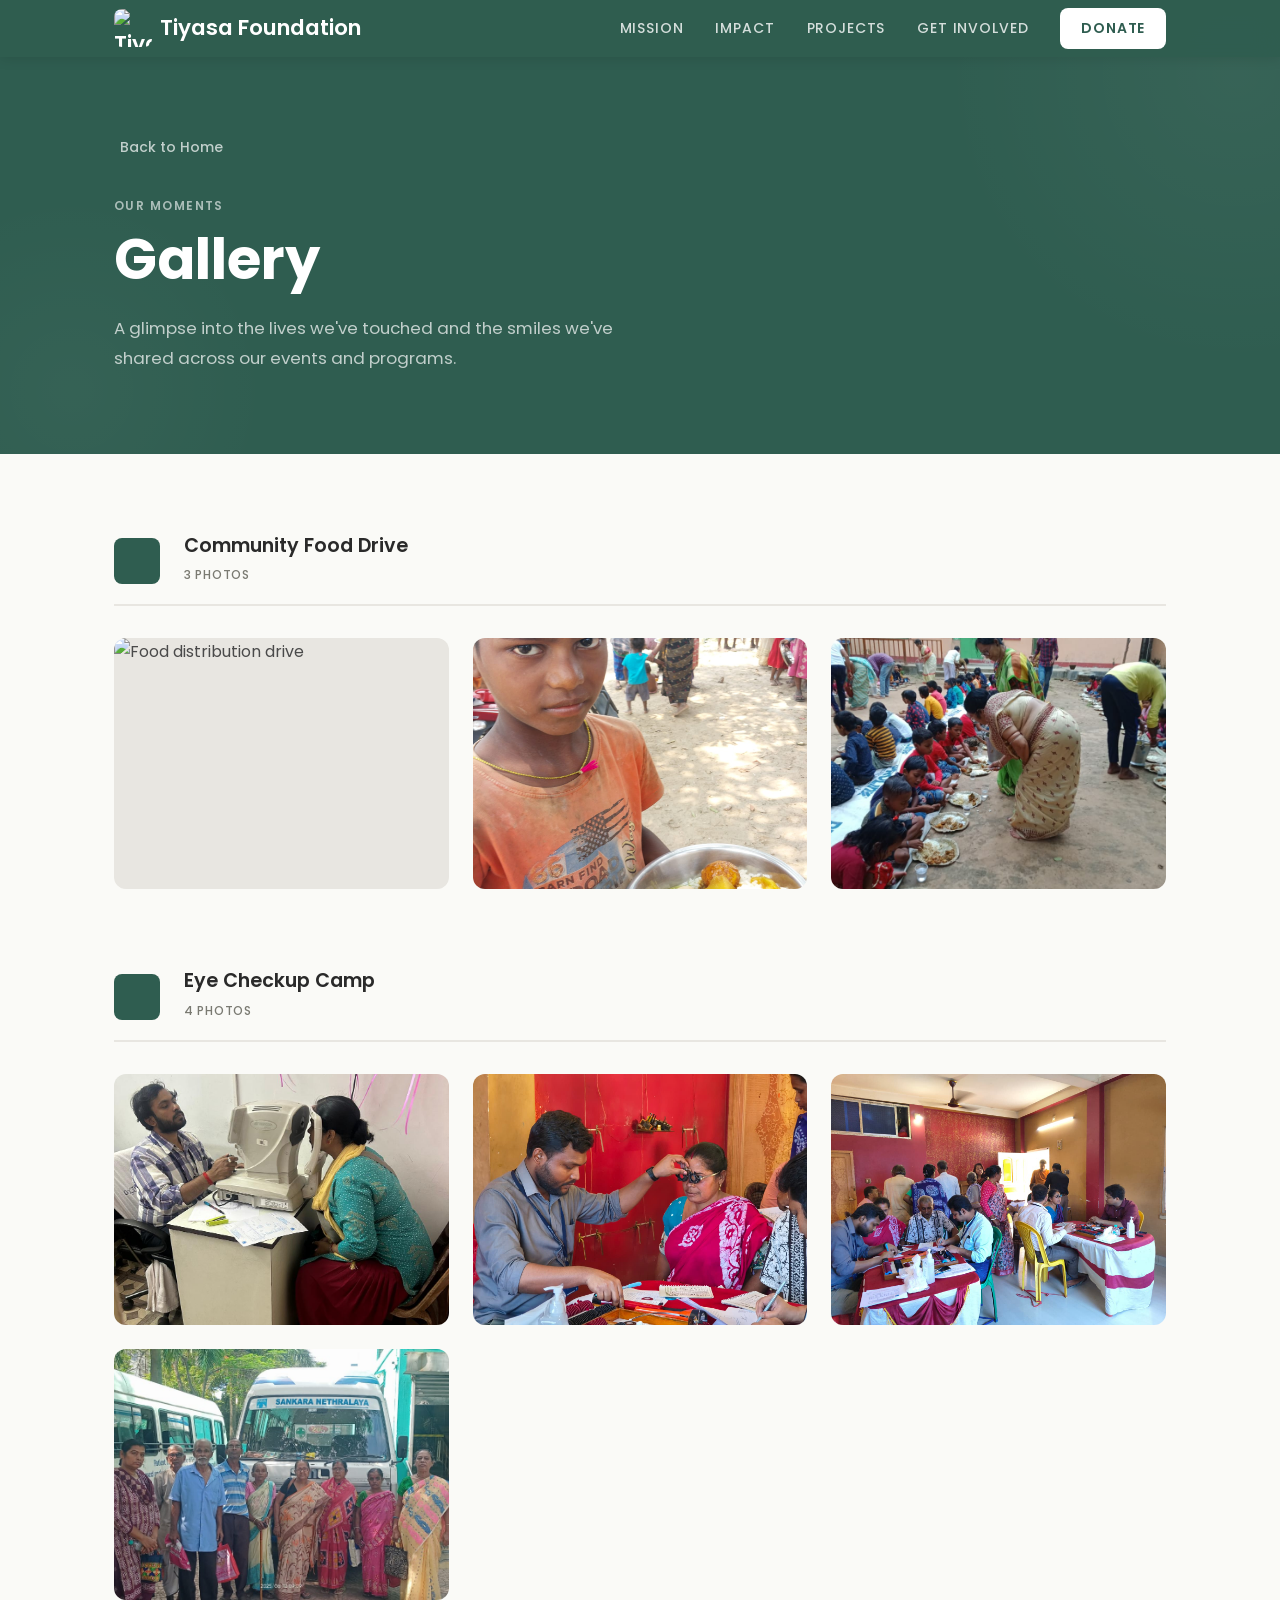
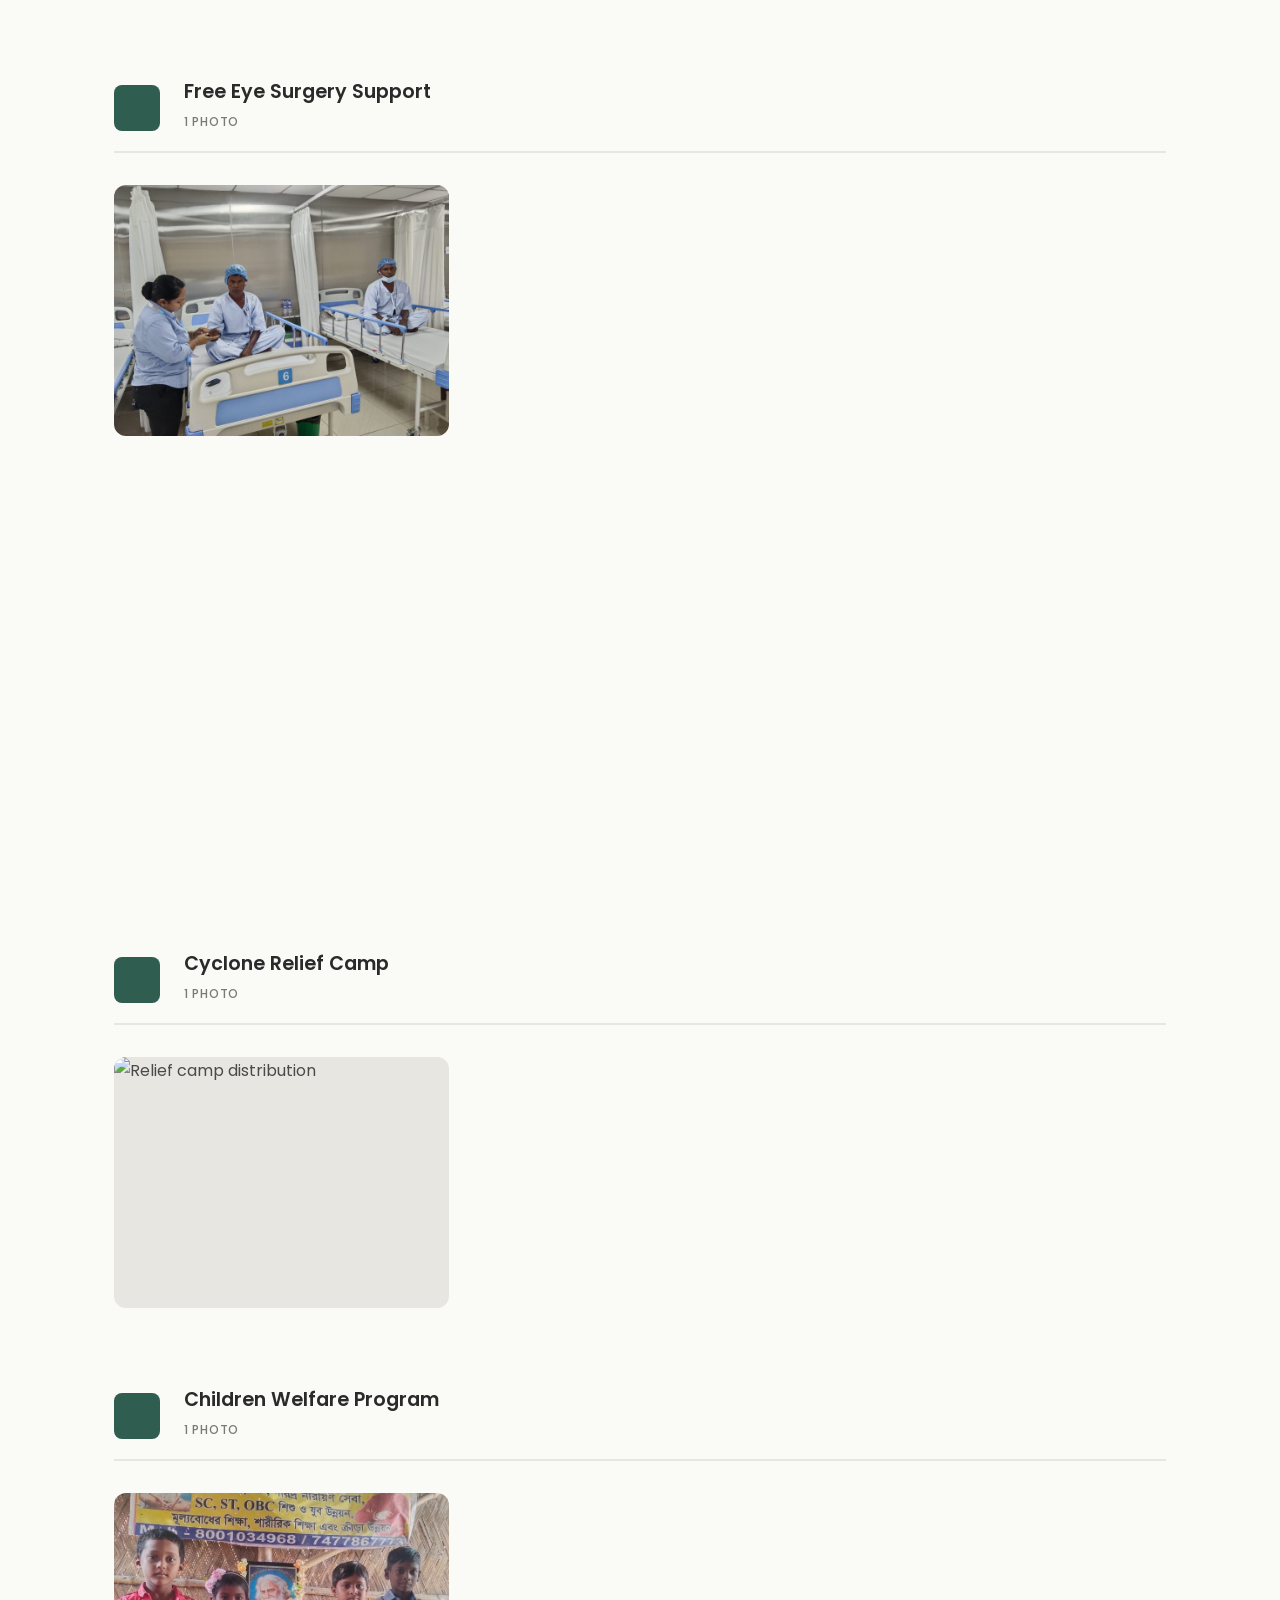
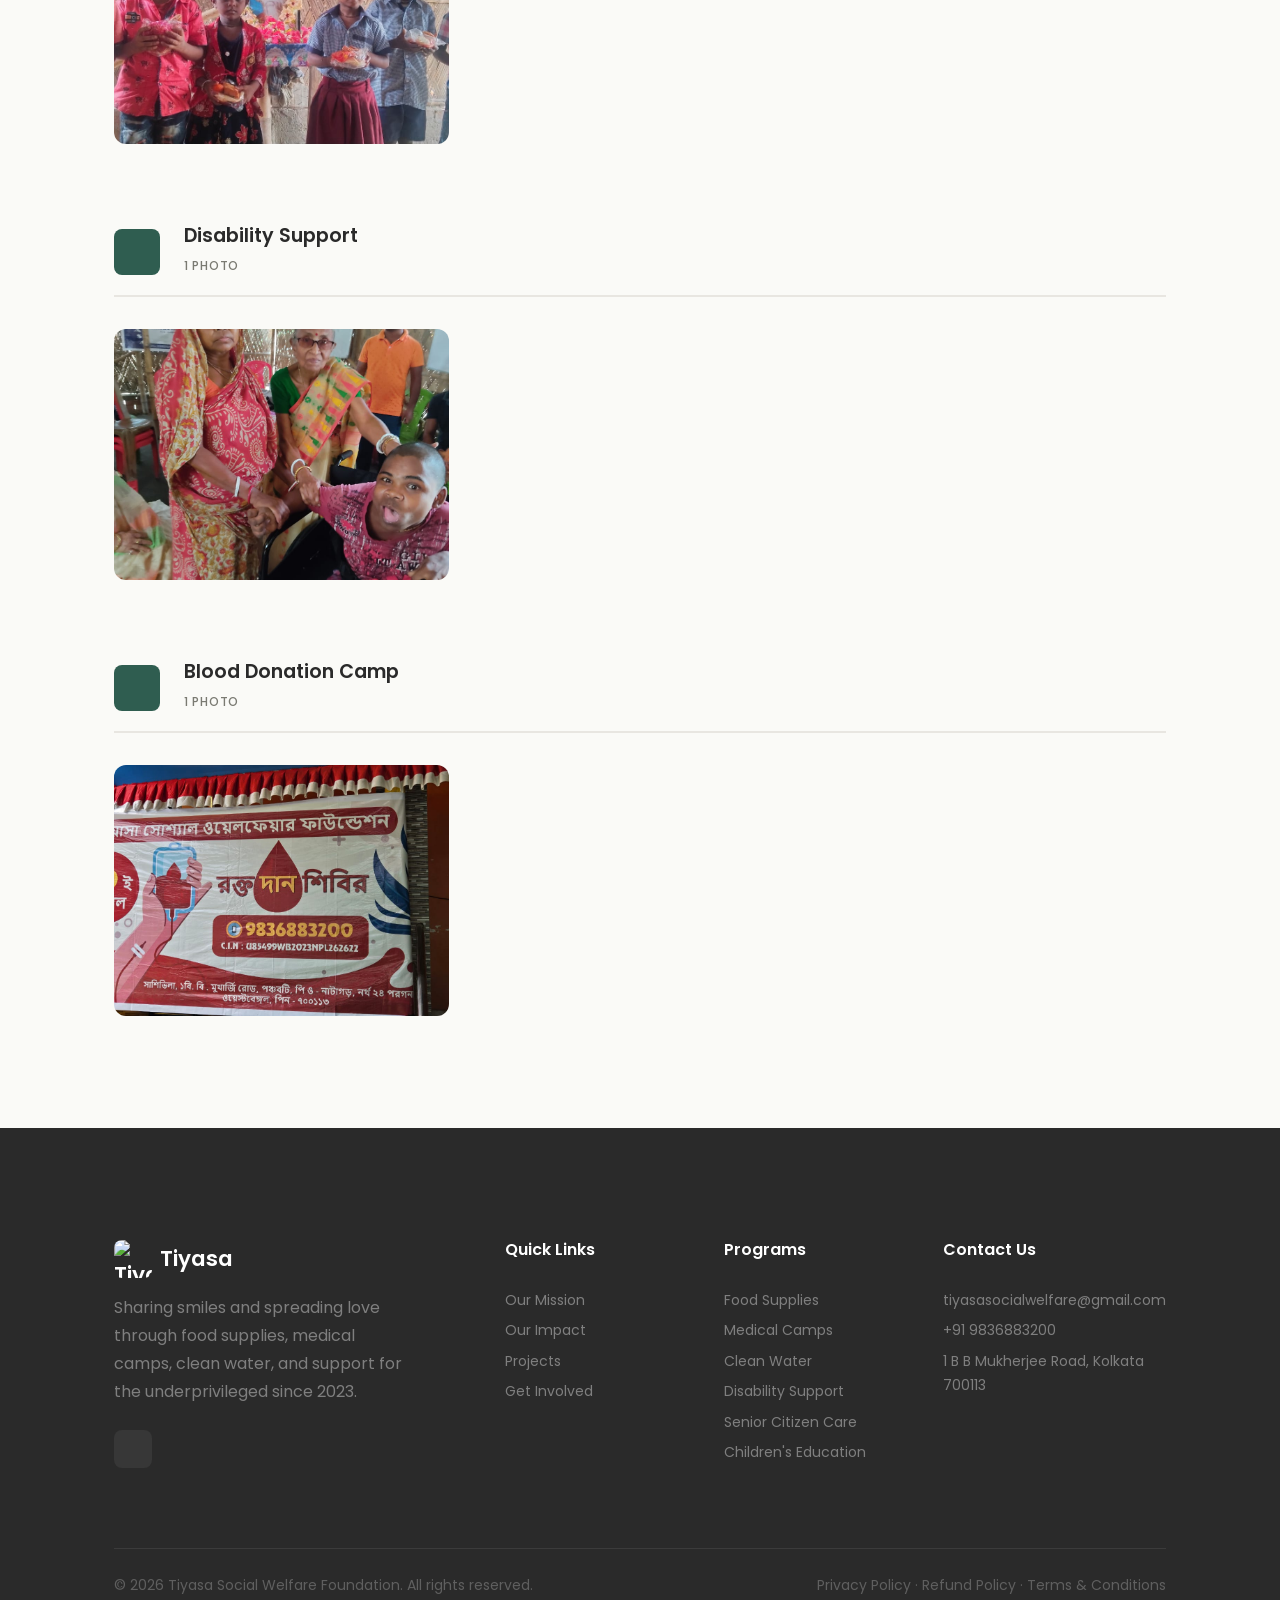
==== gallery.html @ 996b47a1 "Add dedicated gallery page with event-grouped photo sections and lightbox viewer" ====
<!DOCTYPE html>
<html lang="en">

<head>
    <meta charset="UTF-8" />
    <meta name="viewport" content="width=device-width, initial-scale=1.0" />
    <title>Gallery — Tiyasa Social Welfare Foundation</title>
    <meta name="description"
        content="Browse photos from Tiyasa Foundation's events — food drives, medical camps, eye checkup camps, relief efforts, and more." />
    <meta name="theme-color" content="#1A1A2E" />
    <link rel="icon" href="assets/logo.jpg" type="image/jpeg" />
    <link rel="stylesheet" href="css/styles.css" />
    <link rel="stylesheet" href="css/gallery.css" />
    <link rel="stylesheet" href="https://unpkg.com/@phosphor-icons/web@2.0.3/src/regular/style.css" />
</head>

<body>

    <nav class="navbar scrolled" id="navbar" aria-label="Primary navigation">
        <div class="container nav-container">
            <a href="index.html" class="nav-logo" aria-label="Tiyasa Social Welfare Foundation Home">
                <img src="assets/logo.jpg" alt="Tiyasa Logo" class="logo-img" />
                Tiyasa Foundation
            </a>

            <ul class="nav-links" id="navLinks">
                <li><a href="index.html#mission">Mission</a></li>
                <li><a href="index.html#impact">Impact</a></li>
                <li><a href="index.html#projects">Projects</a></li>
                <li><a href="index.html#involved">Get Involved</a></li>
                <li><a href="index.html#donate" class="btn btn-primary nav-cta">Donate</a></li>
            </ul>

            <button class="nav-toggle" id="navToggle" aria-label="Toggle navigation menu" aria-expanded="false">
                <span></span>
                <span></span>
                <span></span>
            </button>
        </div>
    </nav>


    <!-- Gallery Hero -->
    <section class="gallery-hero">
        <div class="container">
            <a href="index.html" class="gallery-back">
                <i class="ph ph-arrow-left"></i> Back to Home
            </a>
            <div class="gallery-hero-content">
                <span class="section-label">Our Moments</span>
                <h1>Gallery</h1>
                <p>A glimpse into the lives we've touched and the smiles we've shared across our events and programs.</p>
            </div>
        </div>
    </section>


    <!-- Gallery Content -->
    <main class="gallery-main">
        <div class="container">

            <!-- Event: Food Drive -->
            <section class="gallery-event reveal" id="food-drive">
                <div class="event-header">
                    <div class="event-title-group">
                        <div class="event-icon"><i class="ph ph-bowl-food"></i></div>
                        <div>
                            <h2>Community Food Drive</h2>
                            <span class="event-count">3 photos</span>
                        </div>
                    </div>
                </div>
                <div class="event-grid">
                    <div class="gallery-item" data-event="Community Food Drive">
                        <img src="assets/food-supplies.jpg" alt="Food distribution drive" loading="lazy" />
                        <div class="gallery-item-overlay">
                            <i class="ph ph-arrows-out"></i>
                        </div>
                    </div>
                    <div class="gallery-item" data-event="Community Food Drive">
                        <img src="assets/food-supplies.jpeg" alt="Food supplies for families" loading="lazy" />
                        <div class="gallery-item-overlay">
                            <i class="ph ph-arrows-out"></i>
                        </div>
                    </div>
                    <div class="gallery-item" data-event="Community Food Drive">
                        <img src="assets/meal-distribution.jpeg" alt="Meal distribution event" loading="lazy" />
                        <div class="gallery-item-overlay">
                            <i class="ph ph-arrows-out"></i>
                        </div>
                    </div>
                </div>
            </section>


            <!-- Event: Eye Checkup Camp -->
            <section class="gallery-event reveal" id="eye-checkup">
                <div class="event-header">
                    <div class="event-title-group">
                        <div class="event-icon"><i class="ph ph-eye"></i></div>
                        <div>
                            <h2>Eye Checkup Camp</h2>
                            <span class="event-count">4 photos</span>
                        </div>
                    </div>
                </div>
                <div class="event-grid">
                    <div class="gallery-item" data-event="Eye Checkup Camp">
                        <img src="assets/eye-checkup.jpeg" alt="Eye checkup examination" loading="lazy" />
                        <div class="gallery-item-overlay">
                            <i class="ph ph-arrows-out"></i>
                        </div>
                    </div>
                    <div class="gallery-item" data-event="Eye Checkup Camp">
                        <img src="assets/eye-checkup 2.jpeg" alt="Eye checkup for patients" loading="lazy" />
                        <div class="gallery-item-overlay">
                            <i class="ph ph-arrows-out"></i>
                        </div>
                    </div>
                    <div class="gallery-item" data-event="Eye Checkup Camp">
                        <img src="assets/eye-checkup 3.jpeg" alt="Eye checkup camp" loading="lazy" />
                        <div class="gallery-item-overlay">
                            <i class="ph ph-arrows-out"></i>
                        </div>
                    </div>
                    <div class="gallery-item" data-event="Eye Checkup Camp">
                        <img src="assets/eye-checkup-camp.jpeg" alt="Eye camp setup" loading="lazy" />
                        <div class="gallery-item-overlay">
                            <i class="ph ph-arrows-out"></i>
                        </div>
                    </div>
                </div>
            </section>


            <!-- Event: Free Eye Surgery -->
            <section class="gallery-event reveal" id="eye-surgery">
                <div class="event-header">
                    <div class="event-title-group">
                        <div class="event-icon"><i class="ph ph-heartbeat"></i></div>
                        <div>
                            <h2>Free Eye Surgery Support</h2>
                            <span class="event-count">1 photo</span>
                        </div>
                    </div>
                </div>
                <div class="event-grid">
                    <div class="gallery-item" data-event="Free Eye Surgery Support">
                        <img src="assets/free-eye-surgery.jpeg" alt="Free eye surgery support" loading="lazy" />
                        <div class="gallery-item-overlay">
                            <i class="ph ph-arrows-out"></i>
                        </div>
                    </div>
                </div>
            </section>


            <!-- Event: Medical Checkup Camp -->
            <section class="gallery-event reveal" id="medical-camp">
                <div class="event-header">
                    <div class="event-title-group">
                        <div class="event-icon"><i class="ph ph-first-aid-kit"></i></div>
                        <div>
                            <h2>Medical Checkup Camp</h2>
                            <span class="event-count">3 photos</span>
                        </div>
                    </div>
                </div>
                <div class="event-grid">
                    <div class="gallery-item" data-event="Medical Checkup Camp">
                        <img src="assets/medical-camp.jpg" alt="Free medical camp" loading="lazy" />
                        <div class="gallery-item-overlay">
                            <i class="ph ph-arrows-out"></i>
                        </div>
                    </div>
                    <div class="gallery-item" data-event="Medical Checkup Camp">
                        <img src="assets/medical-checkup.jpeg" alt="Medical checkup with banner" loading="lazy" />
                        <div class="gallery-item-overlay">
                            <i class="ph ph-arrows-out"></i>
                        </div>
                    </div>
                    <div class="gallery-item" data-event="Medical Checkup Camp">
                        <img src="assets/Medical-checkup-camp.jpeg" alt="Medical checkup camp" loading="lazy" />
                        <div class="gallery-item-overlay">
                            <i class="ph ph-arrows-out"></i>
                        </div>
                    </div>
                </div>
            </section>


            <!-- Event: Relief Camp -->
            <section class="gallery-event reveal" id="relief-camp">
                <div class="event-header">
                    <div class="event-title-group">
                        <div class="event-icon"><i class="ph ph-house-line"></i></div>
                        <div>
                            <h2>Cyclone Relief Camp</h2>
                            <span class="event-count">1 photo</span>
                        </div>
                    </div>
                </div>
                <div class="event-grid">
                    <div class="gallery-item" data-event="Cyclone Relief Camp">
                        <img src="assets/relief-camp.jpg" alt="Relief camp distribution" loading="lazy" />
                        <div class="gallery-item-overlay">
                            <i class="ph ph-arrows-out"></i>
                        </div>
                    </div>
                </div>
            </section>


            <!-- Event: Children Welfare -->
            <section class="gallery-event reveal" id="children-welfare">
                <div class="event-header">
                    <div class="event-title-group">
                        <div class="event-icon"><i class="ph ph-baby"></i></div>
                        <div>
                            <h2>Children Welfare Program</h2>
                            <span class="event-count">1 photo</span>
                        </div>
                    </div>
                </div>
                <div class="event-grid">
                    <div class="gallery-item" data-event="Children Welfare Program">
                        <img src="assets/children-welfare.jpeg" alt="Children welfare program" loading="lazy" />
                        <div class="gallery-item-overlay">
                            <i class="ph ph-arrows-out"></i>
                        </div>
                    </div>
                </div>
            </section>


            <!-- Event: Disability Support -->
            <section class="gallery-event reveal" id="disability-support">
                <div class="event-header">
                    <div class="event-title-group">
                        <div class="event-icon"><i class="ph ph-wheelchair"></i></div>
                        <div>
                            <h2>Disability Support</h2>
                            <span class="event-count">1 photo</span>
                        </div>
                    </div>
                </div>
                <div class="event-grid">
                    <div class="gallery-item" data-event="Disability Support">
                        <img src="assets/disability-wheelchair.jpeg" alt="Wheelchair distribution" loading="lazy" />
                        <div class="gallery-item-overlay">
                            <i class="ph ph-arrows-out"></i>
                        </div>
                    </div>
                </div>
            </section>


            <!-- Event: Blood Donation Camp -->
            <section class="gallery-event reveal" id="blood-donation">
                <div class="event-header">
                    <div class="event-title-group">
                        <div class="event-icon"><i class="ph ph-drop-half-bottom"></i></div>
                        <div>
                            <h2>Blood Donation Camp</h2>
                            <span class="event-count">1 photo</span>
                        </div>
                    </div>
                </div>
                <div class="event-grid">
                    <div class="gallery-item" data-event="Blood Donation Camp">
                        <img src="assets/poster-blood-donation-camp.jpeg" alt="Blood donation camp poster"
                            loading="lazy" />
                        <div class="gallery-item-overlay">
                            <i class="ph ph-arrows-out"></i>
                        </div>
                    </div>
                </div>
            </section>

        </div>
    </main>


    <!-- Lightbox -->
    <div class="lightbox-overlay" id="lightboxOverlay">
        <button class="lightbox-close" id="lightboxClose" aria-label="Close lightbox">
            <i class="ph ph-x"></i>
        </button>
        <div class="lightbox-content">
            <button class="lightbox-nav lightbox-prev" id="lightboxPrev" aria-label="Previous image">
                <i class="ph ph-caret-left"></i>
            </button>
            <div class="lightbox-image-wrap">
                <img src="" alt="" id="lightboxImage" />
                <div class="lightbox-caption" id="lightboxCaption"></div>
            </div>
            <button class="lightbox-nav lightbox-next" id="lightboxNext" aria-label="Next image">
                <i class="ph ph-caret-right"></i>
            </button>
        </div>
        <div class="lightbox-counter" id="lightboxCounter"></div>
    </div>


    <!-- Footer (same as main site) -->
    <footer class="footer">
        <div class="container">
            <div class="footer-grid">
                <div class="footer-brand">
                    <a href="index.html" class="nav-logo">
                        <img src="assets/logo.jpg" alt="Tiyasa Logo" class="logo-img" />
                        Tiyasa
                    </a>
                    <p>
                        Sharing smiles and spreading love through food supplies, medical camps,
                        clean water, and support for the underprivileged since 2023.
                    </p>
                    <div class="footer-socials">
                        <a href="https://twitter.com/Tiyasa2023" target="_blank" rel="noopener" class="social-link"
                            aria-label="Twitter"><i class="ph ph-twitter-logo"></i></a>
                    </div>
                </div>

                <div class="footer-column">
                    <h4>Quick Links</h4>
                    <a href="index.html#mission">Our Mission</a>
                    <a href="index.html#impact">Our Impact</a>
                    <a href="index.html#projects">Projects</a>
                    <a href="index.html#involved">Get Involved</a>
                </div>

                <div class="footer-column">
                    <h4>Programs</h4>
                    <a href="#">Food Supplies</a>
                    <a href="#">Medical Camps</a>
                    <a href="#">Clean Water</a>
                    <a href="#">Disability Support</a>
                    <a href="#">Senior Citizen Care</a>
                    <a href="#">Children's Education</a>
                </div>

                <div class="footer-column">
                    <h4>Contact Us</h4>
                    <a href="mailto:tiyasasocialwelfare@gmail.com"><i class="ph ph-envelope-simple"></i>
                        tiyasasocialwelfare@gmail.com</a>
                    <a href="tel:+919836883200"><i class="ph ph-phone"></i> +91 9836883200</a>
                    <a href="#"><i class="ph ph-map-pin"></i> 1 B B Mukherjee Road, Kolkata 700113</a>
                </div>
            </div>

            <div class="footer-bottom">
                <span>&copy; 2026 Tiyasa Social Welfare Foundation. All rights reserved.</span>
                <span>
                    <a href="privacy-policy.html">Privacy Policy</a> ·
                    <a href="refund-policy.html">Refund Policy</a> ·
                    <a href="terms.html">Terms &amp; Conditions</a>
                </span>
            </div>
        </div>
    </footer>

    <script src="js/gallery.js"></script>
</body>

</html>
---- css/styles.css ----
/* ===================================================
   Tiyasa Social Welfare Foundation — Warm & Human Design
   =================================================== */

@import url('https://fonts.googleapis.com/css2?family=Poppins:wght@400;500;600;700&display=swap');


:root {

    --clr-primary: #2F5D50;
    --clr-primary-hover: #264D42;
    --clr-primary-light: rgba(47, 93, 80, 0.07);
    --clr-primary-lighter: rgba(47, 93, 80, 0.04);
    --clr-accent: #E8A838;
    --clr-accent-hover: #D49530;
    --clr-hero-bg: #F7F5F0;


    --clr-dark: #2A2A2A;
    --clr-body: #4A4A4A;
    --clr-muted: #7A7A72;
    --clr-border: #E8E6E1;
    --clr-bg: #FAFAF7;
    --clr-card: #FFFFFF;
    --clr-white: #FFFFFF;


    --ff-main: 'Poppins', sans-serif;
    --fs-display: clamp(2.2rem, 4.5vw, 3.5rem);
    --fs-h1: clamp(1.8rem, 3.5vw, 2.8rem);
    --fs-h2: clamp(1.5rem, 2.5vw, 2rem);
    --fs-h3: clamp(1.1rem, 1.5vw, 1.25rem);
    --fs-body: 1rem;
    --fs-small: 0.875rem;
    --fs-xs: 0.75rem;


    --space-xs: 0.5rem;
    --space-sm: 1rem;
    --space-md: 1.5rem;
    --space-lg: 2rem;
    --space-xl: 3rem;
    --space-2xl: 5rem;
    --space-3xl: 7rem;


    --radius-sm: 8px;
    --radius-md: 12px;
    --radius-lg: 16px;
    --radius-full: 50%;
    --shadow-sm: 0 1px 4px rgba(0, 0, 0, 0.04);
    --shadow-md: 0 4px 16px rgba(0, 0, 0, 0.05);
    --shadow-lg: 0 8px 30px rgba(0, 0, 0, 0.06);


    --ease-out: cubic-bezier(0.16, 1, 0.3, 1);
    --transition-fast: 0.2s var(--ease-out);
    --transition-normal: 0.35s var(--ease-out);
    --transition-slow: 0.5s var(--ease-out);
}


*,
*::before,
*::after {
    box-sizing: border-box;
    margin: 0;
    padding: 0;
}

html {
    scroll-behavior: smooth;
    -webkit-font-smoothing: antialiased;
}

body {
    font-family: var(--ff-main);
    font-size: var(--fs-body);
    font-weight: 400;
    color: var(--clr-body);
    background-color: var(--clr-bg);
    line-height: 1.75;
    overflow-x: hidden;
}

img {
    max-width: 100%;
    display: block;
    height: auto;
}

a {
    text-decoration: none;
    color: inherit;
    transition: color var(--transition-fast);
}

ul,
ol {
    list-style: none;
}

h1,
h2,
h3,
h4,
h5,
h6 {
    font-family: var(--ff-main);
    font-weight: 600;
    line-height: 1.3;
    color: var(--clr-dark);
}

.sr-only {
    position: absolute;
    width: 1px;
    height: 1px;
    padding: 0;
    margin: -1px;
    overflow: hidden;
    clip: rect(0, 0, 0, 0);
    border: 0;
}


.container {
    width: 100%;
    max-width: 1100px;
    margin-inline: auto;
    padding-inline: var(--space-md);
}

.section-padding {
    padding-block: var(--space-3xl);
}

.text-center {
    text-align: center;
}


.btn {
    display: inline-flex;
    align-items: center;
    gap: var(--space-xs);
    padding: 0.75rem 1.75rem;
    border: none;
    border-radius: var(--radius-sm);
    font-family: var(--ff-main);
    font-size: var(--fs-body);
    font-weight: 500;
    cursor: pointer;
    transition: all var(--transition-fast);
}

.btn-primary {
    background: var(--clr-primary);
    color: var(--clr-white);
}

.btn-primary:hover {
    background: var(--clr-primary-hover);
    transform: translateY(-1px);
    box-shadow: 0 4px 12px rgba(47, 93, 80, 0.18);
}

.btn-outline-dark {
    background: transparent;
    color: var(--clr-dark);
    border: 1.5px solid var(--clr-border);
}

.btn-outline-dark:hover {
    background: var(--clr-primary-light);
    border-color: var(--clr-primary);
    color: var(--clr-primary);
}

.btn-outline-black {
    background: transparent;
    color: var(--clr-dark);
    border: 1.5px solid var(--clr-dark);
}

.btn-outline-black:hover {
    background: var(--clr-dark);
    color: var(--clr-white);
    transform: translateY(-1px);
}

.btn-white {
    background: var(--clr-white);
    color: var(--clr-primary);
    font-weight: 600;
}

.btn-white:hover {
    background: rgba(255, 255, 255, 0.9);
    transform: translateY(-1px);
    box-shadow: 0 4px 12px rgba(0, 0, 0, 0.15);
}

.btn-outline-light {
    background: transparent;
    color: var(--clr-white);
    border: 1.5px solid rgba(255, 255, 255, 0.5);
}

.btn-outline-light:hover {
    background: rgba(255, 255, 255, 0.12);
    border-color: var(--clr-white);
}


.navbar {
    position: fixed;
    top: 0;
    left: 0;
    right: 0;
    z-index: 1000;
    padding: var(--space-sm) 0;
    background: var(--clr-primary);
    transition: all var(--transition-normal);
}

.navbar.scrolled {
    background: rgba(47, 93, 80, 0.98);
    backdrop-filter: blur(12px);
    box-shadow: 0 2px 12px rgba(0, 0, 0, 0.1);
    padding: 0.5rem 0;
}

.nav-container {
    display: flex;
    align-items: center;
    justify-content: space-between;
}

.nav-logo {
    display: flex;
    align-items: center;
    gap: var(--space-xs);
    font-size: 1.35rem;
    font-weight: 600;
    color: var(--clr-white);
}

.nav-logo .logo-icon {
    width: 38px;
    height: 38px;
    background: var(--clr-white);
    border-radius: var(--radius-sm);
    display: flex;
    align-items: center;
    justify-content: center;
}

.logo-img {
    width: 38px;
    height: 38px;
    border-radius: var(--radius-sm);
    object-fit: contain;
}

.nav-links {
    display: flex;
    align-items: center;
    gap: var(--space-lg);
}

.nav-links a {
    color: rgba(255, 255, 255, 0.8);
    font-weight: 500;
    font-size: var(--fs-small);
    text-transform: uppercase;
    letter-spacing: 0.06em;
    position: relative;
    padding-bottom: 2px;
}

.nav-links a::after {
    content: '';
    position: absolute;
    bottom: 0;
    left: 0;
    width: 0;
    height: 2px;
    background: var(--clr-white);
    transition: width var(--transition-fast);
}

.nav-links a:hover {
    color: var(--clr-white);
}

.nav-links a:hover::after {
    width: 100%;
}

.nav-cta {
    padding: 0.5rem 1.3rem !important;
    font-size: var(--fs-small) !important;
    background: var(--clr-white) !important;
    color: var(--clr-primary) !important;
    border-radius: var(--radius-sm) !important;
    font-weight: 600 !important;
}

.nav-cta:hover {
    background: rgba(255, 255, 255, 0.9) !important;
}

.nav-cta::after {
    display: none !important;
}


.nav-toggle {
    display: none;
    flex-direction: column;
    gap: 5px;
    cursor: pointer;
    background: none;
    border: none;
    padding: 4px;
}

.nav-toggle span {
    width: 24px;
    height: 2px;
    background: var(--clr-white);
    border-radius: 2px;
    transition: all var(--transition-fast);
}

.nav-toggle.active span:nth-child(1) {
    transform: rotate(45deg) translate(5px, 5px);
}

.nav-toggle.active span:nth-child(2) {
    opacity: 0;
}

.nav-toggle.active span:nth-child(3) {
    transform: rotate(-45deg) translate(5px, -5px);
}


.hero {
    position: relative;
    background: var(--clr-hero-bg);
    padding: calc(80px + var(--space-xl)) 0 var(--space-2xl);
    overflow: hidden;
}

.hero-top-badge {
    text-align: left;
    margin-bottom: var(--space-md);
}

.hero-badge {
    display: inline-flex;
    align-items: center;
    gap: var(--space-xs);
    background: var(--clr-dark);
    border: none;
    padding: 0.45rem 1.2rem;
    border-radius: 100px;
    color: var(--clr-white);
    font-size: var(--fs-small);
    font-weight: 600;
    animation: fadeInUp 0.8s var(--ease-out) 0.2s both;
}

.hero-content {
    text-align: center;
    max-width: 700px;
    margin: var(--space-xl) auto 0;
}


.hero-badge .pulse {
    width: 9px;
    height: 9px;
    background: #4ADE80;
    border-radius: var(--radius-full);
    box-shadow: 0 0 6px rgba(74, 222, 128, 0.6);
    animation: greenPulse 2s ease-in-out infinite;
}

@keyframes greenPulse {
    0% {
        opacity: 1;
        transform: scale(1);
        box-shadow: 0 0 6px rgba(74, 222, 128, 0.6);
    }

    50% {
        opacity: 0.6;
        transform: scale(1.3);
        box-shadow: 0 0 14px rgba(74, 222, 128, 0.8);
    }

    100% {
        opacity: 1;
        transform: scale(1);
        box-shadow: 0 0 6px rgba(74, 222, 128, 0.6);
    }
}

.hero h1 {
    font-size: var(--fs-display);
    font-weight: 700;
    color: var(--clr-dark);
    margin-bottom: var(--space-md);
    animation: fadeInUp 0.8s var(--ease-out) 0.4s both;
}

.hero h1 .highlight {
    color: var(--clr-primary);
    font-weight: 600;
}

.hero-description {
    font-size: 1.05rem;
    color: var(--clr-body);
    line-height: 1.85;
    margin-bottom: var(--space-lg);
    animation: fadeInUp 0.8s var(--ease-out) 0.6s both;
}

.hero-actions {
    display: flex;
    gap: var(--space-sm);
    flex-wrap: wrap;
    justify-content: center;
    animation: fadeInUp 0.8s var(--ease-out) 0.8s both;
}

/* ── Hero Stats (inside hero-content) ── */

.hero-stats {
    display: flex;
    justify-content: center;
    gap: var(--space-2xl);
    margin-top: var(--space-xl);
    padding-top: var(--space-lg);
    border-top: 1px solid var(--clr-border);
}

.hero-stat {
    text-align: center;
}

.hero-stat .stat-number {
    display: block;
    font-size: 2.4rem;
    font-weight: 700;
    color: var(--clr-primary);
    line-height: 1;
}

.hero-stat .stat-label {
    font-size: var(--fs-small);
    color: var(--clr-muted);
    margin-top: 6px;
}

/* ── Hero Image Frame ── */

.hero-frame {
    position: relative;
    animation: fadeInUp 0.8s var(--ease-out) 0.1s both;
}

.hero-slideshow {
    position: relative;
    width: 100%;
    aspect-ratio: 21 / 9;
    border-radius: var(--radius-lg);
    overflow: hidden;
    border: 4px solid var(--clr-white);
    box-shadow: 0 12px 40px rgba(0, 0, 0, 0.12);
}

.hero-slide {
    position: absolute;
    inset: 0;
    width: 100%;
    height: 100%;
    object-fit: cover;
    opacity: 0;
    transition: opacity 1.2s ease-in-out;
    will-change: opacity;
}

.hero-slide.active {
    opacity: 1;
    animation: heroKenBurns 6s ease-in-out forwards;
}

@keyframes heroKenBurns {
    from { transform: scale(1); }
    to   { transform: scale(1.06); }
}

.hero-dots {
    display: flex;
    justify-content: center;
    gap: 8px;
    margin-top: var(--space-sm);
}

.hero-dot {
    width: 10px;
    height: 10px;
    border-radius: var(--radius-full);
    border: 2px solid var(--clr-muted);
    background: transparent;
    cursor: pointer;
    padding: 0;
    transition: all var(--transition-fast);
}

.hero-dot.active {
    background: var(--clr-primary);
    border-color: var(--clr-primary);
    transform: scale(1.2);
}

.hero-dot:hover {
    border-color: var(--clr-primary);
    background: var(--clr-primary-light);
}



.section-header {
    margin-bottom: var(--space-xl);
}

.section-label {
    display: inline-block;
    font-size: var(--fs-xs);
    font-weight: 600;
    text-transform: uppercase;
    letter-spacing: 0.12em;
    color: var(--clr-primary);
    margin-bottom: var(--space-xs);
}

.section-title {
    font-size: var(--fs-h2);
    font-weight: 600;
    margin-bottom: var(--space-sm);
    color: var(--clr-dark);
}

.section-subtitle {
    font-size: 1rem;
    color: var(--clr-muted);
    max-width: 580px;
    margin-inline: auto;
    line-height: 1.75;
}


.mission {
    background: var(--clr-card);
    position: relative;
}

.mission::before {
    display: none;
}

.mission-grid {
    display: grid;
    grid-template-columns: repeat(3, 1fr);
    gap: var(--space-lg);
}

.mission-card {
    background: var(--clr-bg);
    padding: var(--space-lg);
    border-radius: var(--radius-md);
    border: 1px solid var(--clr-border);
    transition: all var(--transition-normal);
}

.mission-card::before {
    display: none;
}

.mission-card:hover {
    transform: translateY(-2px);
    box-shadow: var(--shadow-md);
    border-color: transparent;
}

.mission-icon {
    width: 46px;
    height: 46px;
    background: var(--clr-primary);
    border-radius: var(--radius-sm);
    display: flex;
    align-items: center;
    justify-content: center;
    font-size: 1.2rem;
    margin-bottom: var(--space-md);
    color: var(--clr-white);
}

.mission-card h3 {
    font-size: var(--fs-h3);
    margin-bottom: var(--space-xs);
}

.mission-card p {
    color: var(--clr-muted);
    line-height: 1.75;
    font-size: var(--fs-small);
}


.impact {
    background: var(--clr-bg);
    color: var(--clr-dark);
    position: relative;
}

.impact::before {
    display: none;
}

.impact .section-label {
    color: var(--clr-primary);
}

.impact .section-title {
    color: var(--clr-dark);
}

.impact .section-subtitle {
    color: var(--clr-muted);
}

.impact-grid {
    display: grid;
    grid-template-columns: repeat(4, 1fr);
    gap: var(--space-lg);
    margin-bottom: var(--space-2xl);
}

.impact-stat {
    text-align: center;
    padding: var(--space-lg) var(--space-sm);
}

.impact-stat:hover {
    transform: none;
}

.impact-number {
    font-size: clamp(2rem, 3vw, 2.8rem);
    font-weight: 700;
    color: var(--clr-primary);
    line-height: 1;
    margin-bottom: var(--space-xs);
}

.impact-label {
    font-size: var(--fs-xs);
    color: var(--clr-muted);
    text-transform: uppercase;
    letter-spacing: 0.08em;
    font-weight: 500;
}


.gallery-cta {
    margin-bottom: var(--space-sm);
}

.carousel-section {
    margin-top: var(--space-xl);
}

.carousel-wrapper {
    position: relative;
    width: 100%;
    overflow: hidden;
    padding: var(--space-lg) 0;
}

.carousel-track {
    display: flex;
    align-items: center;
    justify-content: center;
    position: relative;
    min-height: 380px;
}

.carousel-slide {
    position: absolute;
    width: 60%;
    max-width: 620px;
    transition: all 0.5s cubic-bezier(0.25, 0.8, 0.25, 1);
    cursor: pointer;
}

.carousel-slide.active {
    position: relative;
    z-index: 10;
    transform: scale(1) translateX(0);
    opacity: 1;
    filter: none;
}

.carousel-slide.prev {
    z-index: 5;
    transform: scale(0.85) translateX(-85%);
    opacity: 0.35;
    filter: brightness(0.6);
    pointer-events: none;
}

.carousel-slide.next {
    z-index: 5;
    transform: scale(0.85) translateX(85%);
    opacity: 0.35;
    filter: brightness(0.6);
    pointer-events: none;
}

.carousel-slide.hidden {
    z-index: 1;
    transform: scale(0.7);
    opacity: 0;
    pointer-events: none;
}

.carousel-btn {
    position: absolute;
    top: 50%;
    transform: translateY(-50%);
    z-index: 20;
    width: 42px;
    height: 42px;
    border-radius: var(--radius-full);
    border: 1px solid var(--clr-border);
    background: var(--clr-card);
    color: var(--clr-dark);
    font-size: 1.1rem;
    display: flex;
    align-items: center;
    justify-content: center;
    cursor: pointer;
    transition: all var(--transition-fast);
    box-shadow: var(--shadow-sm);
}

.carousel-btn:hover {
    background: var(--clr-primary);
    color: var(--clr-white);
    border-color: var(--clr-primary);
}

.carousel-prev {
    left: 3%;
}

.carousel-next {
    right: 3%;
}

.carousel-dots {
    display: flex;
    justify-content: center;
    gap: 8px;
    margin-top: var(--space-md);
}

.carousel-dot {
    width: 8px;
    height: 8px;
    border-radius: var(--radius-full);
    background: var(--clr-border);
    border: none;
    cursor: pointer;
    transition: all var(--transition-fast);
}

.carousel-dot.active {
    background: var(--clr-primary);
    transform: scale(1.3);
}

.project-card {
    border-radius: var(--radius-md);
    overflow: hidden;
    position: relative;
    aspect-ratio: 4/3;
    cursor: pointer;
}

.project-card img {
    width: 100%;
    height: 100%;
    object-fit: cover;
    object-position: center center;
    transition: transform var(--transition-slow);
}

.project-card:hover img {
    transform: scale(1.04);
}

.project-overlay {
    position: absolute;
    inset: 0;
    background: linear-gradient(to top, rgba(42, 42, 42, 0.75), transparent 50%);
    display: flex;
    flex-direction: column;
    justify-content: flex-end;
    padding: var(--space-lg);
}

.project-tag {
    display: inline-flex;
    padding: 0.2rem 0.6rem;
    background: rgba(255, 255, 255, 0.2);
    border-radius: 100px;
    font-size: var(--fs-xs);
    font-weight: 600;
    text-transform: uppercase;
    letter-spacing: 0.04em;
    width: fit-content;
    margin-bottom: var(--space-xs);
    color: var(--clr-white);
}

.project-card h3 {
    color: var(--clr-white);
    font-size: var(--fs-h3);
    margin-bottom: 4px;
}

.project-card p {
    color: rgba(255, 255, 255, 0.7);
    font-size: var(--fs-small);
}


.cta-section {
    position: relative;
    background: var(--clr-primary);
    overflow: hidden;
}

.cta-section::before {
    display: none;
}

.cta-content {
    position: relative;
    text-align: center;
    max-width: 600px;
    margin: 0 auto;
}

.cta-content h2 {
    color: var(--clr-white);
    font-size: var(--fs-h1);
    margin-bottom: var(--space-md);
    font-weight: 600;
}

.cta-content p {
    color: rgba(255, 255, 255, 0.75);
    font-size: 1.05rem;
    margin-bottom: var(--space-lg);
    line-height: 1.8;
}

.cta-actions {
    display: flex;
    gap: var(--space-sm);
    justify-content: center;
    flex-wrap: wrap;
}


.donate-section {
    background: var(--clr-card);
    position: relative;
}

.donate-section::before {
    display: none;
}

.donate-container {
    display: grid;
    grid-template-columns: 1fr 1fr;
    gap: var(--space-xl);
    align-items: start;
}

.donate-card {
    background: var(--clr-bg);
    border-radius: var(--radius-lg);
    padding: 2rem;
    border: 1px solid var(--clr-border);
}

.donate-card-header {
    display: flex;
    justify-content: space-between;
    align-items: center;
    margin-bottom: var(--space-lg);
    flex-wrap: wrap;
    gap: var(--space-sm);
}

.donate-security {
    display: flex;
    align-items: center;
    gap: 6px;
    color: var(--clr-primary);
    font-size: var(--fs-small);
    font-weight: 600;
}

.donate-security i {
    font-size: 1.1rem;
}

.donate-methods {
    display: flex;
    gap: 6px;
}

.payment-badge {
    padding: 3px 10px;
    background: var(--clr-card);
    color: var(--clr-muted);
    border: 1px solid var(--clr-border);
    border-radius: var(--radius-sm);
    font-size: var(--fs-xs);
    font-weight: 500;
    text-transform: uppercase;
    letter-spacing: 0.03em;
}

.donate-prompt {
    font-weight: 600;
    color: var(--clr-dark);
    margin-bottom: var(--space-sm);
}

.donate-amounts {
    display: grid;
    grid-template-columns: repeat(4, 1fr);
    gap: var(--space-xs);
    margin-bottom: var(--space-md);
}

.amount-btn {
    padding: 0.75rem 0.5rem;
    border: 1.5px solid var(--clr-border);
    border-radius: var(--radius-sm);
    background: var(--clr-card);
    font-family: var(--ff-main);
    font-size: 0.95rem;
    font-weight: 600;
    color: var(--clr-body);
    cursor: pointer;
    transition: all var(--transition-fast);
}

.amount-btn:hover {
    border-color: var(--clr-primary);
    color: var(--clr-primary);
}

.amount-btn.active {
    border-color: var(--clr-primary);
    background: var(--clr-primary);
    color: var(--clr-white);
}

.donate-custom {
    margin-bottom: var(--space-md);
}

.donate-custom label {
    display: block;
    font-size: var(--fs-small);
    color: var(--clr-muted);
    margin-bottom: 6px;
}

.custom-input-wrap {
    position: relative;
    display: flex;
    align-items: center;
}

.currency-symbol {
    position: absolute;
    left: 14px;
    font-weight: 600;
    font-size: 1rem;
    color: var(--clr-muted);
}

.custom-input-wrap input {
    width: 100%;
    padding: 0.8rem 1rem 0.8rem 2rem;
    border: 1.5px solid var(--clr-border);
    border-radius: var(--radius-sm);
    font-family: var(--ff-main);
    font-size: 1rem;
    color: var(--clr-dark);
    outline: none;
    background: var(--clr-card);
    transition: border-color var(--transition-fast);
}

.custom-input-wrap input:focus {
    border-color: var(--clr-primary);
}

.custom-input-wrap input::placeholder {
    color: var(--clr-muted);
    font-weight: 400;
}

.donate-btn {
    width: 100%;
    justify-content: center;
    padding: 0.9rem;
    font-size: 1rem;
    margin-bottom: var(--space-sm);
}

.donate-note {
    display: flex;
    align-items: center;
    justify-content: center;
    gap: 6px;
    font-size: var(--fs-xs);
    color: var(--clr-muted);
    text-align: center;
}


.donate-info {
    padding-top: var(--space-sm);
}

.donate-info h3 {
    font-size: var(--fs-h3);
    margin-bottom: var(--space-lg);
}

.fund-allocation {
    display: flex;
    flex-direction: column;
    gap: var(--space-md);
    margin-bottom: var(--space-xl);
}

.fund-item {
    display: flex;
    flex-direction: column;
    gap: 6px;
}

.fund-bar {
    width: 100%;
    height: 6px;
    background: var(--clr-border);
    border-radius: 100px;
    overflow: hidden;
}

.fund-fill {
    height: 100%;
    background: var(--clr-primary);
    border-radius: 100px;
    transition: width 1.2s var(--ease-out);
}

.fund-detail {
    display: flex;
    justify-content: space-between;
    font-size: var(--fs-small);
}

.fund-detail span {
    color: var(--clr-muted);
}

.fund-detail strong {
    color: var(--clr-dark);
    font-weight: 600;
}

.donor-testimonial {
    background: var(--clr-primary-lighter);
    border-left: 3px solid var(--clr-primary);
    border-radius: 0 var(--radius-sm) var(--radius-sm) 0;
    padding: var(--space-md);
}

.donor-testimonial blockquote {
    font-style: italic;
    color: var(--clr-body);
    line-height: 1.75;
    margin-bottom: var(--space-xs);
}

.donor-testimonial cite {
    font-size: var(--fs-small);
    color: var(--clr-primary);
    font-style: normal;
    font-weight: 500;
}


.footer {
    background: #2A2A2A;
    color: rgba(255, 255, 255, 0.6);
    padding-top: var(--space-3xl);
}

.footer-grid {
    display: grid;
    grid-template-columns: 2fr 1fr 1fr 1fr;
    gap: var(--space-xl);
    padding-bottom: var(--space-2xl);
    border-bottom: 1px solid rgba(255, 255, 255, 0.08);
}

.footer-brand p {
    margin-top: var(--space-sm);
    color: rgba(255, 255, 255, 0.4);
    max-width: 300px;
    line-height: 1.75;
}

.footer-socials {
    display: flex;
    gap: var(--space-sm);
    margin-top: var(--space-md);
}

.social-link {
    width: 38px;
    height: 38px;
    display: flex;
    align-items: center;
    justify-content: center;
    background: rgba(255, 255, 255, 0.06);
    border-radius: var(--radius-sm);
    color: rgba(255, 255, 255, 0.45);
    font-size: 1.1rem;
    transition: all var(--transition-fast);
}

.social-link:hover {
    background: var(--clr-primary);
    color: var(--clr-white);
}

.footer-column h4 {
    color: var(--clr-white);
    font-size: var(--fs-body);
    font-weight: 600;
    margin-bottom: var(--space-md);
}

.footer-column a {
    display: block;
    color: rgba(255, 255, 255, 0.4);
    padding: 3px 0;
    font-size: var(--fs-small);
    transition: color var(--transition-fast);
}

.footer-column a:hover {
    color: rgba(255, 255, 255, 0.85);
}

.footer-bottom {
    display: flex;
    align-items: center;
    justify-content: space-between;
    padding: var(--space-md) 0;
    font-size: var(--fs-small);
    color: rgba(255, 255, 255, 0.25);
}


/* ---- Volunteer Modal ---- */

.volunteer-overlay {
    position: fixed;
    inset: 0;
    z-index: 2000;
    background: rgba(42, 42, 42, 0.5);
    backdrop-filter: blur(6px);
    display: flex;
    align-items: center;
    justify-content: center;
    padding: var(--space-md);
    opacity: 0;
    visibility: hidden;
    transition: opacity 0.3s var(--ease-out), visibility 0.3s;
}

.volunteer-overlay.active {
    opacity: 1;
    visibility: visible;
}

.volunteer-modal {
    background: var(--clr-card);
    border-radius: var(--radius-lg);
    width: 100%;
    max-width: 580px;
    max-height: 90vh;
    overflow-y: auto;
    padding: var(--space-xl);
    position: relative;
    box-shadow: 0 20px 60px rgba(0, 0, 0, 0.15);
    transform: translateY(20px) scale(0.97);
    transition: transform 0.35s var(--ease-out);
}

.volunteer-overlay.active .volunteer-modal {
    transform: translateY(0) scale(1);
}

.volunteer-close {
    position: absolute;
    top: var(--space-md);
    right: var(--space-md);
    width: 36px;
    height: 36px;
    border-radius: var(--radius-full);
    border: 1px solid var(--clr-border);
    background: var(--clr-bg);
    color: var(--clr-body);
    font-size: 1.1rem;
    display: flex;
    align-items: center;
    justify-content: center;
    cursor: pointer;
    transition: all var(--transition-fast);
}

.volunteer-close:hover {
    background: var(--clr-primary);
    color: var(--clr-white);
    border-color: var(--clr-primary);
}

.volunteer-header {
    text-align: center;
    margin-bottom: var(--space-lg);
}

.volunteer-icon {
    width: 56px;
    height: 56px;
    background: var(--clr-primary);
    border-radius: var(--radius-md);
    display: flex;
    align-items: center;
    justify-content: center;
    font-size: 1.5rem;
    color: var(--clr-white);
    margin: 0 auto var(--space-sm);
}

.volunteer-header h2 {
    font-size: var(--fs-h2);
    margin-bottom: 4px;
}

.volunteer-header p {
    color: var(--clr-muted);
    font-size: var(--fs-small);
}

.volunteer-form .form-row {
    display: grid;
    grid-template-columns: 1fr 1fr;
    gap: var(--space-sm);
}

.volunteer-form .form-group {
    margin-bottom: var(--space-sm);
}

.volunteer-form label {
    display: block;
    font-size: var(--fs-small);
    font-weight: 500;
    color: var(--clr-dark);
    margin-bottom: 4px;
}

.volunteer-form .required {
    color: #c0392b;
}

.volunteer-form .optional {
    color: var(--clr-muted);
    font-weight: 400;
    font-size: var(--fs-xs);
}

.volunteer-form input,
.volunteer-form select,
.volunteer-form textarea {
    width: 100%;
    padding: 0.7rem 0.9rem;
    border: 1.5px solid var(--clr-border);
    border-radius: var(--radius-sm);
    font-family: var(--ff-main);
    font-size: var(--fs-small);
    color: var(--clr-dark);
    background: var(--clr-bg);
    outline: none;
    transition: border-color var(--transition-fast);
}

.volunteer-form input:focus,
.volunteer-form select:focus,
.volunteer-form textarea:focus {
    border-color: var(--clr-primary);
}

.volunteer-form input::placeholder,
.volunteer-form textarea::placeholder {
    color: var(--clr-muted);
    font-weight: 400;
}

.volunteer-form select {
    appearance: none;
    background-image: url("data:image/svg+xml,%3Csvg xmlns='http://www.w3.org/2000/svg' width='12' height='12' viewBox='0 0 24 24' fill='none' stroke='%237A7A72' stroke-width='2' stroke-linecap='round' stroke-linejoin='round'%3E%3Cpolyline points='6 9 12 15 18 9'/%3E%3C/svg%3E");
    background-repeat: no-repeat;
    background-position: right 0.9rem center;
    padding-right: 2.5rem;
    cursor: pointer;
}

.volunteer-form textarea {
    resize: vertical;
    min-height: 70px;
}

.volunteer-form .form-group.error input,
.volunteer-form .form-group.error select {
    border-color: #c0392b;
}

.toggle-group {
    display: flex;
    gap: var(--space-xs);
}

.toggle-option {
    flex: 1;
    cursor: pointer;
}

.toggle-option input {
    display: none;
}

.toggle-option span {
    display: block;
    text-align: center;
    padding: 0.55rem 0.5rem;
    border: 1.5px solid var(--clr-border);
    border-radius: var(--radius-sm);
    font-size: var(--fs-small);
    font-weight: 500;
    color: var(--clr-body);
    background: var(--clr-bg);
    transition: all var(--transition-fast);
}

.toggle-option input:checked+span {
    border-color: var(--clr-primary);
    background: var(--clr-primary);
    color: var(--clr-white);
}

.toggle-option:hover span {
    border-color: var(--clr-primary);
}

.volunteer-submit {
    width: 100%;
    justify-content: center;
    padding: 0.85rem;
    font-size: var(--fs-body);
    margin-top: var(--space-xs);
}

.volunteer-submit.loading {
    pointer-events: none;
    opacity: 0.7;
}

/* Success state */
.volunteer-success {
    text-align: center;
    padding: var(--space-xl) 0;
}

.success-icon {
    font-size: 3.5rem;
    color: var(--clr-primary);
    margin-bottom: var(--space-sm);
    animation: scaleIn 0.5s var(--ease-out);
}

.volunteer-success h3 {
    font-size: var(--fs-h2);
    margin-bottom: var(--space-xs);
}

.volunteer-success p {
    color: var(--clr-muted);
    margin-bottom: var(--space-lg);
}

.volunteer-success .btn {
    min-width: 160px;
    justify-content: center;
}

@keyframes scaleIn {
    from {
        transform: scale(0.5);
        opacity: 0;
    }

    to {
        transform: scale(1);
        opacity: 1;
    }
}


@keyframes fadeInUp {
    from {
        opacity: 0;
        transform: translateY(20px);
    }

    to {
        opacity: 1;
        transform: translateY(0);
    }
}

@keyframes pulse {

    0%,
    100% {
        opacity: 1;
        transform: scale(1);
    }

    50% {
        opacity: 0.5;
        transform: scale(1.2);
    }
}

@keyframes float {

    0%,
    100% {
        transform: translateY(0);
    }

    50% {
        transform: translateY(-15px);
    }
}

/* ── Payment Result Modal ── */

.payment-overlay {
    position: fixed;
    inset: 0;
    background: rgba(0, 0, 0, 0.5);
    backdrop-filter: blur(4px);
    z-index: 10000;
    display: none;
    justify-content: center;
    align-items: center;
    opacity: 0;
    transition: opacity 0.3s ease;
}

.payment-overlay.active {
    display: flex;
    opacity: 1;
}

.payment-modal {
    background: var(--clr-white);
    border-radius: var(--radius-lg);
    padding: var(--space-2xl) var(--space-xl);
    max-width: 420px;
    width: 90%;
    position: relative;
    text-align: center;
    box-shadow: 0 20px 60px rgba(0, 0, 0, 0.2);
    animation: modalSlideIn 0.4s var(--ease-out);
}

@keyframes modalSlideIn {
    from {
        opacity: 0;
        transform: translateY(30px) scale(0.95);
    }
    to {
        opacity: 1;
        transform: translateY(0) scale(1);
    }
}

.payment-modal-close {
    position: absolute;
    top: 12px;
    right: 16px;
    background: none;
    border: none;
    font-size: 1.6rem;
    color: var(--clr-muted);
    cursor: pointer;
    line-height: 1;
    transition: color var(--transition-fast);
}

.payment-modal-close:hover {
    color: var(--clr-dark);
}

.payment-icon {
    font-size: 4rem;
    margin-bottom: var(--space-md);
    line-height: 1;
}

.payment-success .payment-icon {
    color: #22C55E;
}

.payment-failure .payment-icon {
    color: #EF4444;
}

.success-icon-anim {
    animation: iconBounce 0.6s var(--ease-out) 0.2s both;
}

.failure-icon-anim {
    animation: iconShake 0.5s ease 0.2s both;
}

@keyframes iconBounce {
    0% { transform: scale(0); opacity: 0; }
    50% { transform: scale(1.2); }
    100% { transform: scale(1); opacity: 1; }
}

@keyframes iconShake {
    0% { transform: scale(0); opacity: 0; }
    40% { transform: scale(1.1); opacity: 1; }
    55% { transform: translateX(-6px) scale(1); }
    70% { transform: translateX(6px); }
    85% { transform: translateX(-3px); }
    100% { transform: translateX(0); }
}

.payment-result h3 {
    font-size: var(--fs-h3);
    color: var(--clr-dark);
    margin-bottom: var(--space-xs);
    font-weight: 700;
}

.payment-amount {
    font-size: 2rem;
    font-weight: 700;
    color: var(--clr-primary);
    margin-bottom: var(--space-sm);
}

.payment-message {
    font-size: var(--fs-body);
    color: var(--clr-body);
    line-height: 1.7;
    margin-bottom: var(--space-lg);
}

.payment-details {
    background: var(--clr-primary-lighter);
    border: 1px solid var(--clr-border);
    border-radius: var(--radius-md);
    padding: var(--space-sm) var(--space-md);
    display: flex;
    justify-content: space-between;
    align-items: center;
    margin-bottom: var(--space-lg);
}

.payment-detail-label {
    font-size: var(--fs-small);
    color: var(--clr-muted);
    font-weight: 500;
}

.payment-detail-value {
    font-size: var(--fs-small);
    color: var(--clr-dark);
    font-weight: 600;
    font-family: monospace;
}

.payment-done-btn {
    width: 100%;
}

.reveal {
    opacity: 0;
    transform: translateY(25px);
    transition: opacity 0.7s var(--ease-out), transform 0.7s var(--ease-out);
}

.reveal.visible {
    opacity: 1;
    transform: translateY(0);
}

.counter-animate {
    transition: all 0.4s var(--ease-out);
}


@media (max-width: 1024px) {
    .mission-grid {
        grid-template-columns: repeat(2, 1fr);
    }

    .impact-grid {
        grid-template-columns: repeat(2, 1fr);
    }

    .footer-grid {
        grid-template-columns: repeat(2, 1fr);
    }

    .donate-container {
        grid-template-columns: 1fr;
    }

    .hero-slideshow {
        aspect-ratio: 16 / 9;
    }

    .hero-stats {
        gap: var(--space-xl);
    }
}

@media (max-width: 768px) {
    .nav-links {
        position: fixed;
        top: 0;
        right: -100%;
        width: 70%;
        max-width: 300px;
        height: 100vh;
        background: rgba(42, 42, 42, 0.98);
        backdrop-filter: blur(12px);
        flex-direction: column;
        padding: var(--space-3xl) var(--space-lg);
        gap: var(--space-md);
        transition: right var(--transition-normal);
        z-index: 999;
    }

    .nav-links.open {
        right: 0;
    }

    .nav-toggle {
        display: flex;
        z-index: 1001;
    }

    .hero-stats {
        gap: var(--space-lg);
        flex-wrap: wrap;
    }

    .hero h1 {
        font-size: var(--fs-h1);
    }

    .hero-stat .stat-number {
        font-size: 1.8rem;
    }

    .hero-slideshow {
        aspect-ratio: 4 / 3;
    }

    .mission-grid {
        grid-template-columns: 1fr;
    }

    .impact-grid {
        grid-template-columns: repeat(2, 1fr);
    }

    .footer-grid {
        grid-template-columns: 1fr;
        gap: var(--space-lg);
    }

    .footer-bottom {
        flex-direction: column;
        gap: var(--space-xs);
        text-align: center;
    }

    .donate-amounts {
        grid-template-columns: repeat(2, 1fr);
    }

    .carousel-slide {
        width: 85%;
        max-width: none;
    }

    .carousel-slide.prev {
        transform: scale(0.8) translateX(-70%);
        opacity: 0.2;
    }

    .carousel-slide.next {
        transform: scale(0.8) translateX(70%);
        opacity: 0.2;
    }

    .project-card {
        aspect-ratio: 3/4;
    }

    .project-overlay {
        background: linear-gradient(to top, rgba(42, 42, 42, 0.85) 0%, rgba(42, 42, 42, 0.4) 40%, transparent 60%);
        padding: var(--space-md);
    }

    .project-card h3 {
        font-size: 1rem;
    }

    .project-card p {
        font-size: var(--fs-xs);
        line-height: 1.5;
    }

    .carousel-track {
        min-height: 420px;
    }

    .carousel-prev {
        left: 1%;
    }

    .carousel-next {
        right: 1%;
    }

    .volunteer-form .form-row {
        grid-template-columns: 1fr;
    }

    .volunteer-modal {
        padding: var(--space-lg);
    }
}

@media (max-width: 480px) {
    .hero-stats {
        flex-direction: column;
        gap: var(--space-md);
    }

    .hero-actions {
        flex-direction: column;
    }

    .btn {
        width: 100%;
        justify-content: center;
    }

    .impact-grid {
        grid-template-columns: 1fr;
    }

    .cta-actions {
        flex-direction: column;
        align-items: center;
    }

    .carousel-slide {
        width: 92%;
    }

    .carousel-slide.prev,
    .carousel-slide.next {
        opacity: 0;
        pointer-events: none;
    }

    .project-card {
        aspect-ratio: 3/4;
    }

    .carousel-track {
        min-height: 380px;
    }

    .carousel-btn {
        width: 36px;
        height: 36px;
        font-size: 0.9rem;
    }

    .volunteer-modal {
        max-height: 95vh;
        padding: var(--space-md);
        border-radius: var(--radius-md);
    }

    .volunteer-overlay {
        padding: var(--space-xs);
    }
}
---- css/gallery.css ----
/* ===================================================
   Gallery Page Styles — Tiyasa Foundation
   =================================================== */


/* ── Gallery Hero ── */

.gallery-hero {
    background: var(--clr-primary);
    padding: calc(80px + var(--space-xl)) 0 var(--space-2xl);
    position: relative;
    overflow: hidden;
}

.gallery-hero::before {
    content: '';
    position: absolute;
    top: -50%;
    right: -20%;
    width: 600px;
    height: 600px;
    background: radial-gradient(circle, rgba(255, 255, 255, 0.04) 0%, transparent 70%);
    border-radius: 50%;
}

.gallery-hero::after {
    content: '';
    position: absolute;
    bottom: -30%;
    left: -10%;
    width: 400px;
    height: 400px;
    background: radial-gradient(circle, rgba(255, 255, 255, 0.03) 0%, transparent 70%);
    border-radius: 50%;
}

.gallery-back {
    display: inline-flex;
    align-items: center;
    gap: 6px;
    color: rgba(255, 255, 255, 0.7);
    font-size: var(--fs-small);
    font-weight: 500;
    margin-bottom: var(--space-lg);
    transition: color var(--transition-fast);
}

.gallery-back:hover {
    color: var(--clr-white);
}

.gallery-back i {
    font-size: 1.1rem;
    transition: transform var(--transition-fast);
}

.gallery-back:hover i {
    transform: translateX(-3px);
}

.gallery-hero-content {
    position: relative;
    z-index: 1;
}

.gallery-hero-content .section-label {
    color: rgba(255, 255, 255, 0.6);
}

.gallery-hero-content h1 {
    font-size: var(--fs-display);
    font-weight: 700;
    color: var(--clr-white);
    margin-bottom: var(--space-sm);
}

.gallery-hero-content p {
    color: rgba(255, 255, 255, 0.7);
    font-size: 1.05rem;
    max-width: 560px;
    line-height: 1.8;
}


/* ── Gallery Main ── */

.gallery-main {
    padding: var(--space-2xl) 0 var(--space-3xl);
    background: var(--clr-bg);
}


/* ── Event Section ── */

.gallery-event {
    margin-bottom: var(--space-2xl);
}

.gallery-event:last-child {
    margin-bottom: 0;
}

.event-header {
    display: flex;
    align-items: center;
    justify-content: space-between;
    margin-bottom: var(--space-lg);
    padding-bottom: var(--space-sm);
    border-bottom: 2px solid var(--clr-border);
}

.event-title-group {
    display: flex;
    align-items: center;
    gap: var(--space-md);
}

.event-icon {
    width: 46px;
    height: 46px;
    background: var(--clr-primary);
    border-radius: var(--radius-sm);
    display: flex;
    align-items: center;
    justify-content: center;
    font-size: 1.2rem;
    color: var(--clr-white);
    flex-shrink: 0;
}

.event-title-group h2 {
    font-size: var(--fs-h3);
    font-weight: 600;
    color: var(--clr-dark);
    margin-bottom: 2px;
}

.event-count {
    font-size: var(--fs-xs);
    color: var(--clr-muted);
    font-weight: 500;
    text-transform: uppercase;
    letter-spacing: 0.06em;
}


/* ── Image Grid ── */

.event-grid {
    display: grid;
    grid-template-columns: repeat(3, 1fr);
    gap: var(--space-md);
}

.gallery-item {
    position: relative;
    border-radius: var(--radius-md);
    overflow: hidden;
    cursor: pointer;
    aspect-ratio: 4 / 3;
    background: var(--clr-border);
}

.gallery-item img {
    width: 100%;
    height: 100%;
    object-fit: cover;
    transition: transform 0.5s var(--ease-out);
}

.gallery-item:hover img {
    transform: scale(1.06);
}

.gallery-item-overlay {
    position: absolute;
    inset: 0;
    background: rgba(0, 0, 0, 0);
    display: flex;
    align-items: center;
    justify-content: center;
    transition: background 0.35s ease;
}

.gallery-item-overlay i {
    font-size: 1.6rem;
    color: var(--clr-white);
    opacity: 0;
    transform: scale(0.8);
    transition: all 0.3s var(--ease-out);
}

.gallery-item:hover .gallery-item-overlay {
    background: rgba(0, 0, 0, 0.3);
}

.gallery-item:hover .gallery-item-overlay i {
    opacity: 1;
    transform: scale(1);
}


/* ── Lightbox ── */

.lightbox-overlay {
    position: fixed;
    inset: 0;
    z-index: 9999;
    background: rgba(0, 0, 0, 0.92);
    display: flex;
    flex-direction: column;
    align-items: center;
    justify-content: center;
    opacity: 0;
    visibility: hidden;
    transition: all 0.35s ease;
    backdrop-filter: blur(8px);
}

.lightbox-overlay.active {
    opacity: 1;
    visibility: visible;
}

.lightbox-close {
    position: absolute;
    top: 20px;
    right: 24px;
    z-index: 10001;
    width: 44px;
    height: 44px;
    border-radius: var(--radius-full);
    border: 1px solid rgba(255, 255, 255, 0.2);
    background: rgba(255, 255, 255, 0.08);
    color: var(--clr-white);
    font-size: 1.4rem;
    display: flex;
    align-items: center;
    justify-content: center;
    cursor: pointer;
    transition: all var(--transition-fast);
}

.lightbox-close:hover {
    background: rgba(255, 255, 255, 0.18);
    border-color: rgba(255, 255, 255, 0.4);
}

.lightbox-content {
    display: flex;
    align-items: center;
    gap: var(--space-md);
    max-width: 90vw;
    max-height: 80vh;
}

.lightbox-image-wrap {
    position: relative;
    display: flex;
    flex-direction: column;
    align-items: center;
}

.lightbox-image-wrap img {
    max-width: 80vw;
    max-height: 75vh;
    object-fit: contain;
    border-radius: var(--radius-sm);
    opacity: 0;
    transform: scale(0.95);
    transition: all 0.35s var(--ease-out);
}

.lightbox-overlay.active .lightbox-image-wrap img {
    opacity: 1;
    transform: scale(1);
}

.lightbox-caption {
    color: rgba(255, 255, 255, 0.7);
    font-size: var(--fs-small);
    margin-top: var(--space-sm);
    text-align: center;
    font-weight: 500;
}

.lightbox-nav {
    width: 48px;
    height: 48px;
    border-radius: var(--radius-full);
    border: 1px solid rgba(255, 255, 255, 0.15);
    background: rgba(255, 255, 255, 0.06);
    color: var(--clr-white);
    font-size: 1.3rem;
    display: flex;
    align-items: center;
    justify-content: center;
    cursor: pointer;
    transition: all var(--transition-fast);
    flex-shrink: 0;
}

.lightbox-nav:hover {
    background: rgba(255, 255, 255, 0.15);
    border-color: rgba(255, 255, 255, 0.35);
}

.lightbox-counter {
    position: absolute;
    bottom: 24px;
    left: 50%;
    transform: translateX(-50%);
    color: rgba(255, 255, 255, 0.5);
    font-size: var(--fs-small);
    font-weight: 500;
}


/* ── Reveal (reuse from main) ── */

.gallery-main .reveal {
    opacity: 0;
    transform: translateY(30px);
    transition: all 0.6s var(--ease-out);
}

.gallery-main .reveal.visible {
    opacity: 1;
    transform: translateY(0);
}


/* ── Responsive ── */

@media (max-width: 900px) {
    .event-grid {
        grid-template-columns: repeat(2, 1fr);
    }
}

@media (max-width: 768px) {
    .gallery-hero {
        padding: calc(70px + var(--space-lg)) 0 var(--space-xl);
    }

    .gallery-hero-content h1 {
        font-size: var(--fs-h1);
    }

    .event-icon {
        width: 40px;
        height: 40px;
        font-size: 1rem;
    }

    .event-title-group h2 {
        font-size: 1.1rem;
    }

    .lightbox-content {
        max-width: 95vw;
    }

    .lightbox-image-wrap img {
        max-width: 90vw;
    }

    .lightbox-nav {
        width: 38px;
        height: 38px;
        font-size: 1rem;
    }

    /* Mobile nav support */
    .nav-toggle {
        display: flex;
    }

    .nav-links {
        position: fixed;
        top: 0;
        right: -100%;
        width: 75%;
        max-width: 320px;
        height: 100vh;
        background: var(--clr-primary);
        flex-direction: column;
        padding: 80px var(--space-lg) var(--space-lg);
        transition: right var(--transition-normal);
        z-index: 999;
        gap: var(--space-sm);
    }

    .nav-links.open {
        right: 0;
    }

    .nav-links a {
        font-size: var(--fs-body);
        padding: var(--space-xs) 0;
    }
}

@media (max-width: 520px) {
    .event-grid {
        grid-template-columns: 1fr;
    }

    .gallery-main {
        padding: var(--space-xl) 0 var(--space-2xl);
    }

    .lightbox-nav {
        display: none;
    }
}
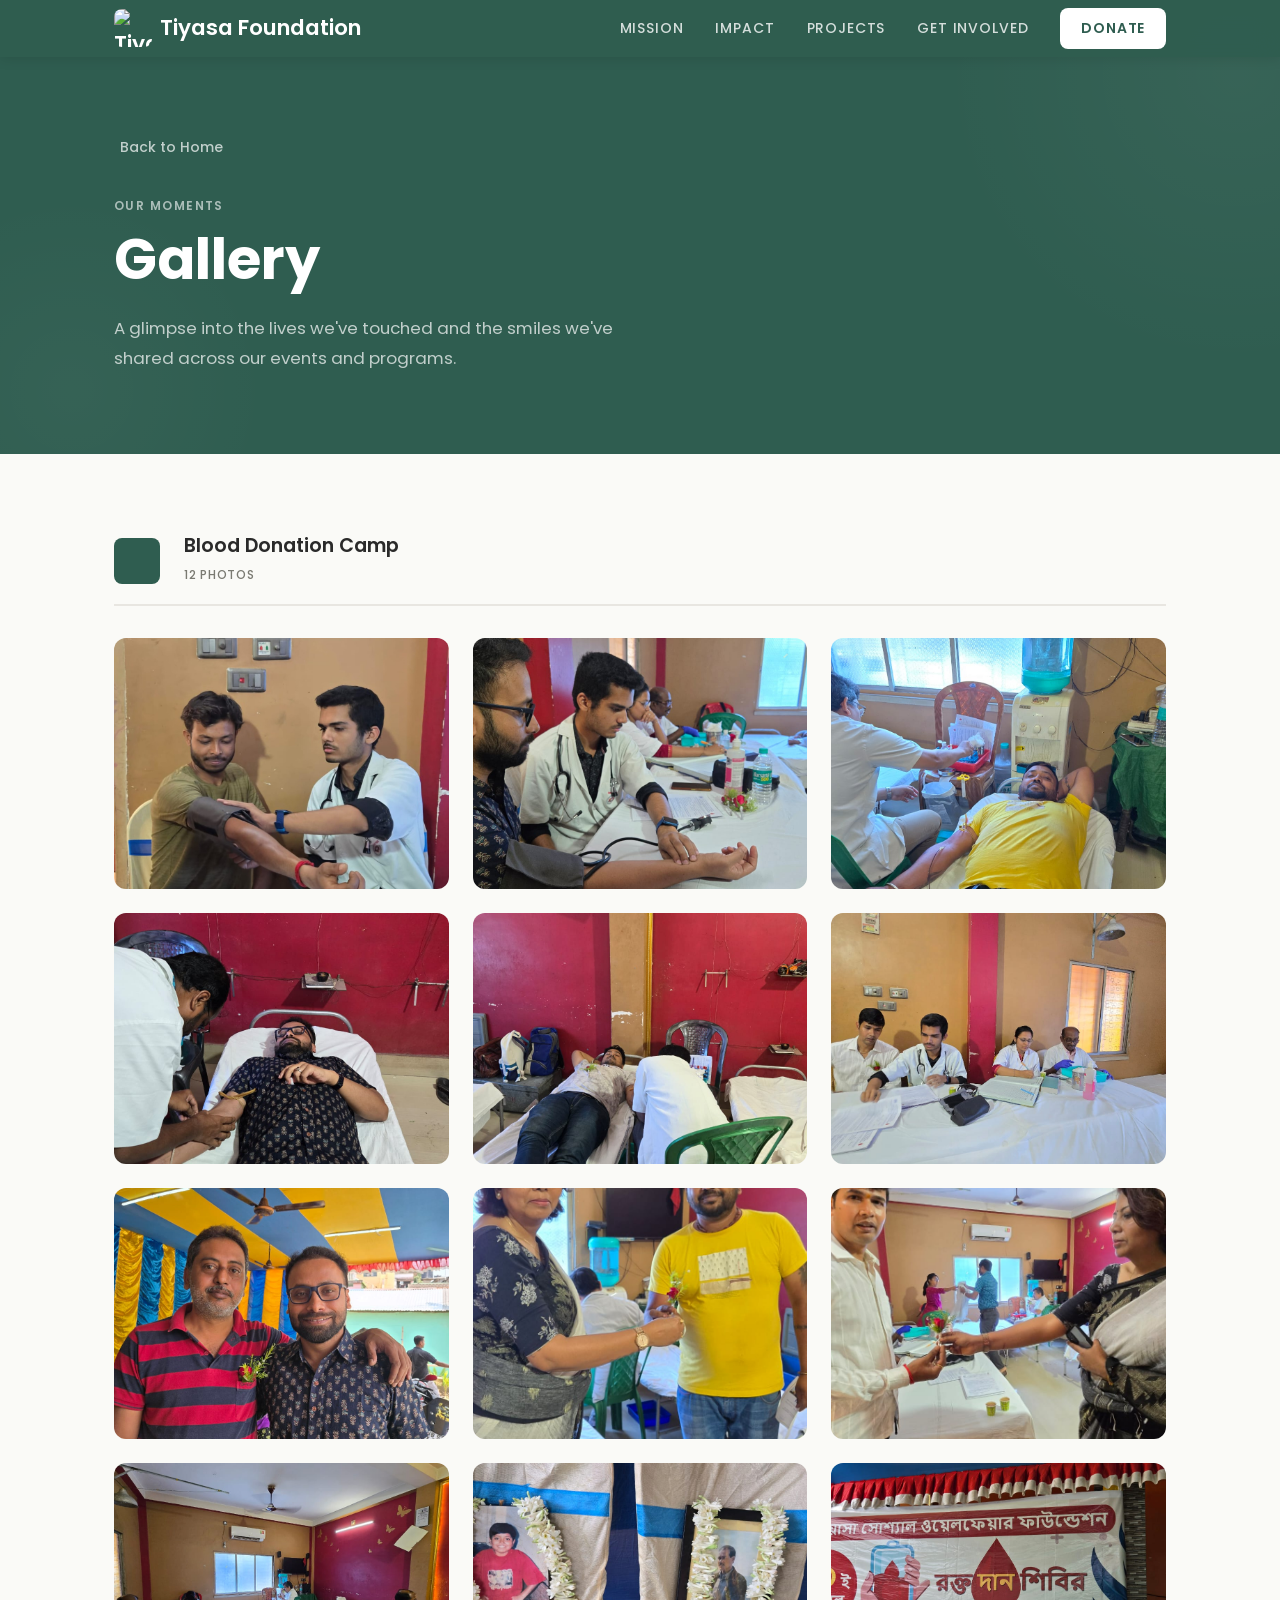
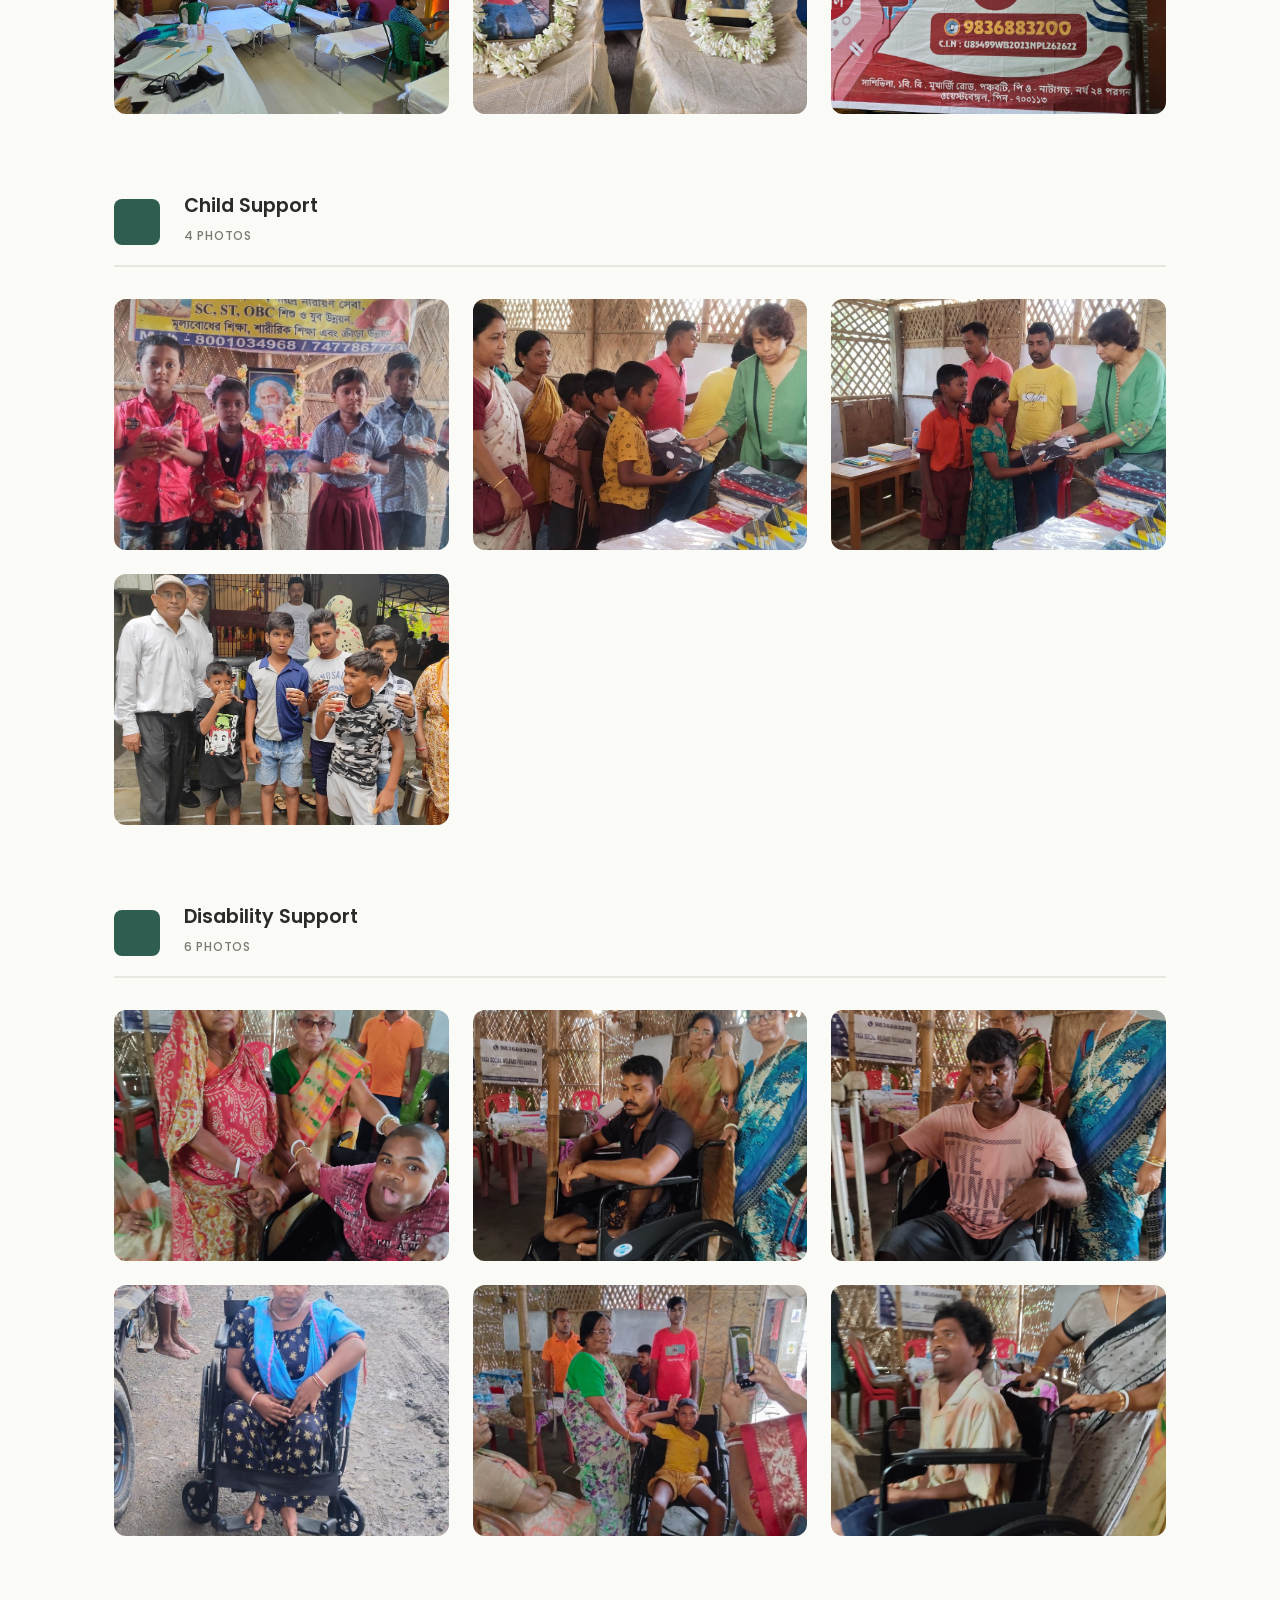
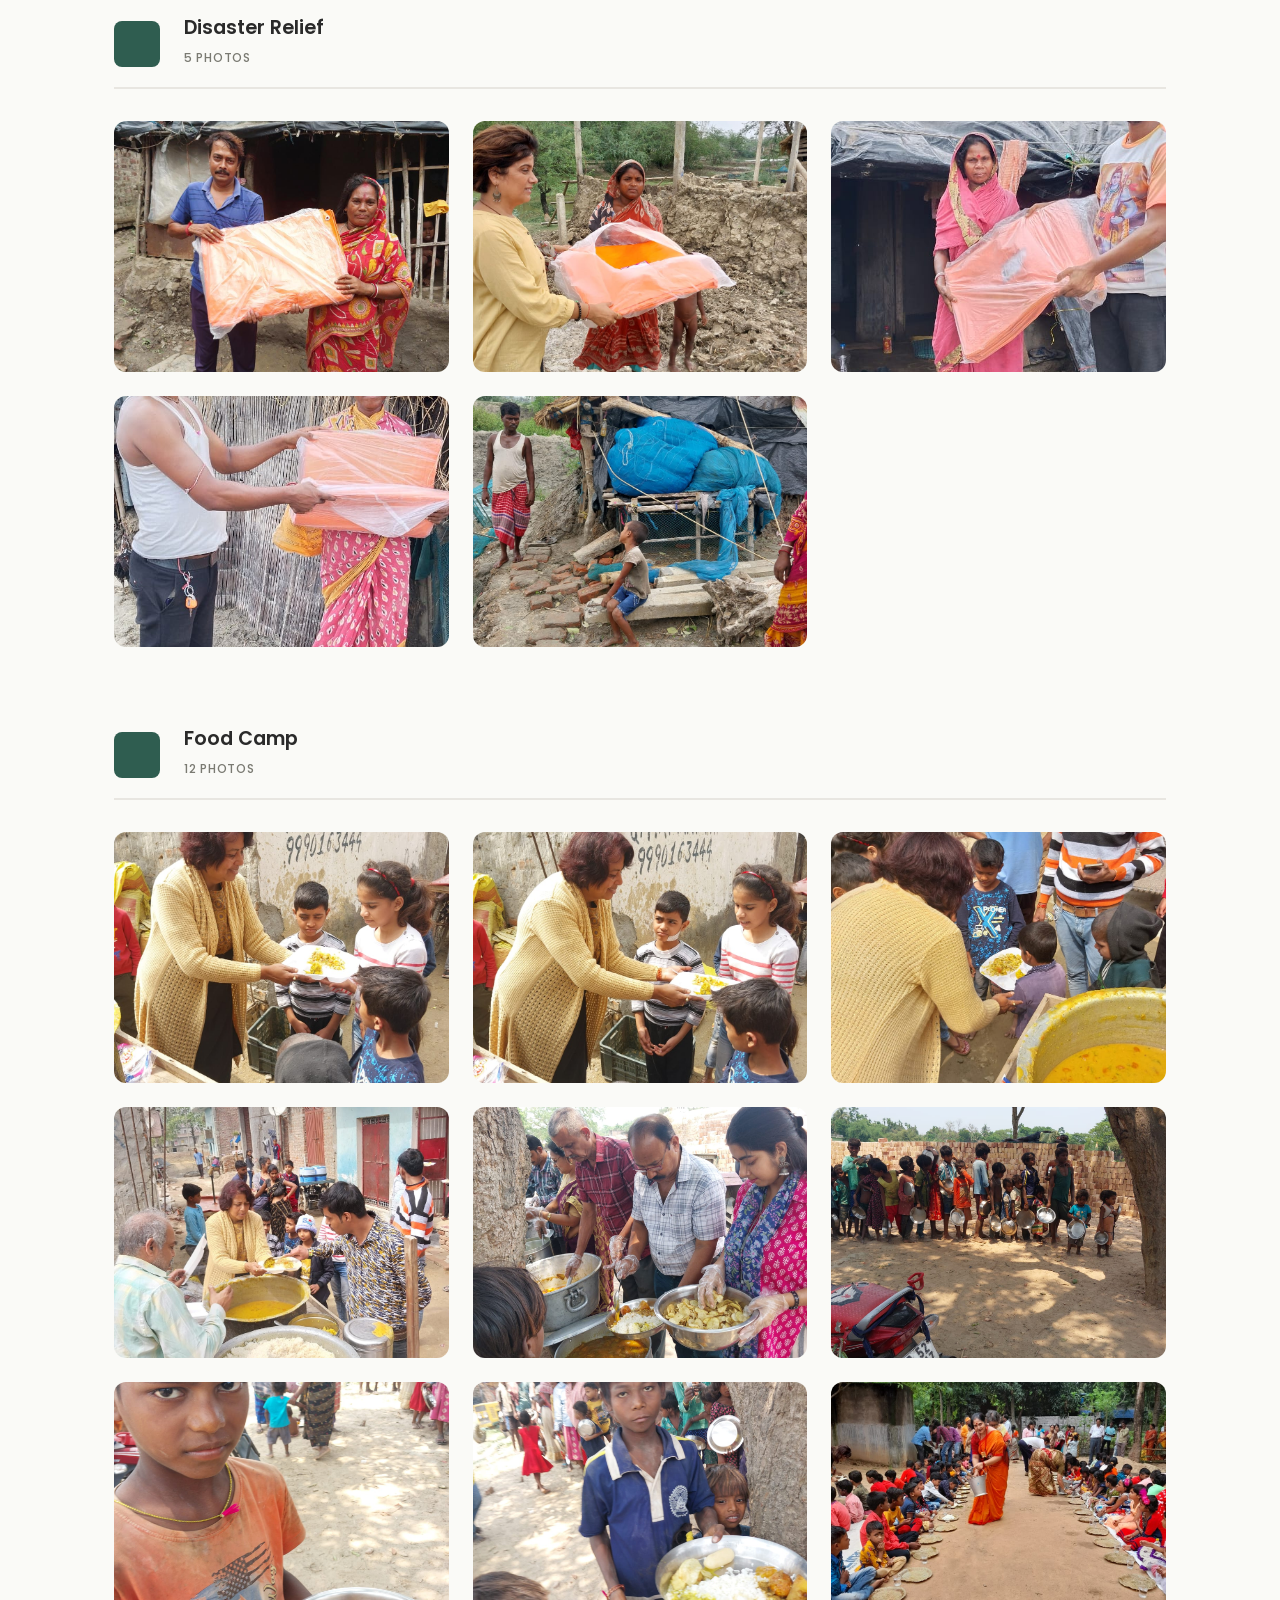
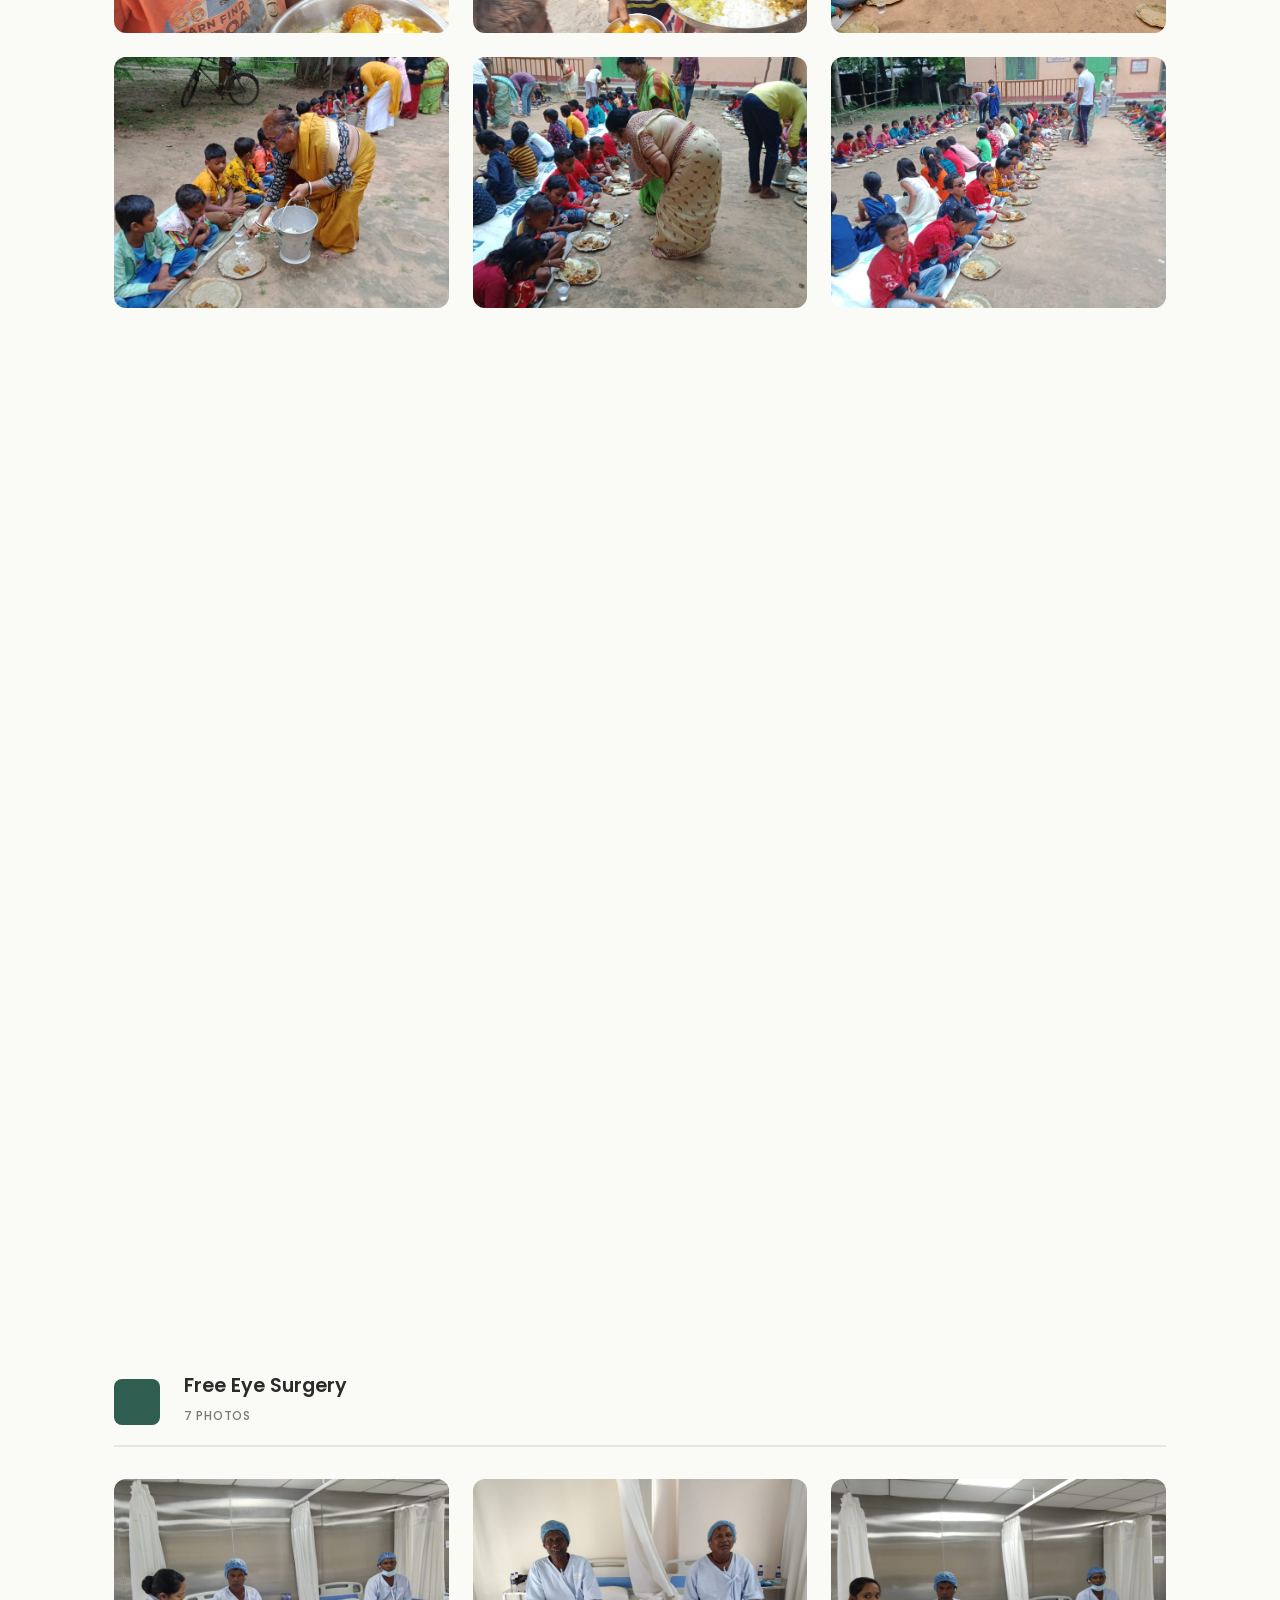
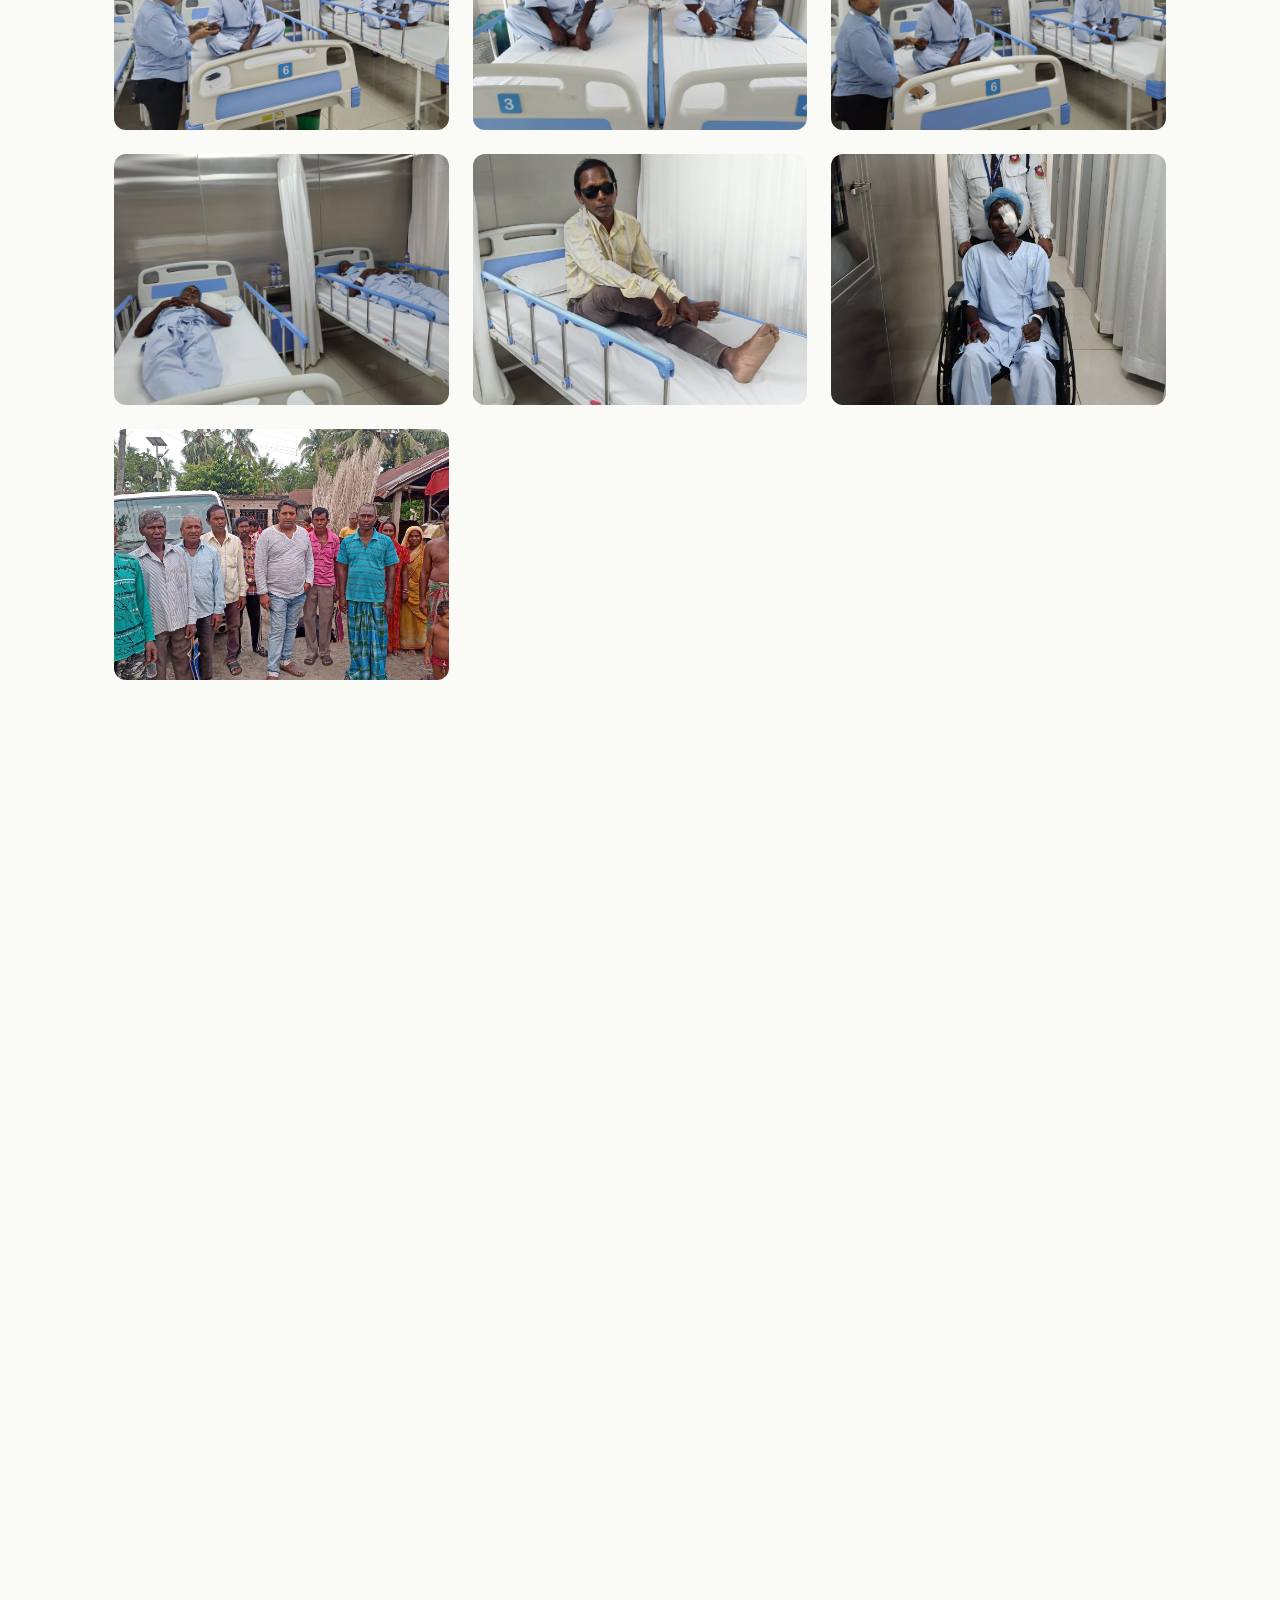
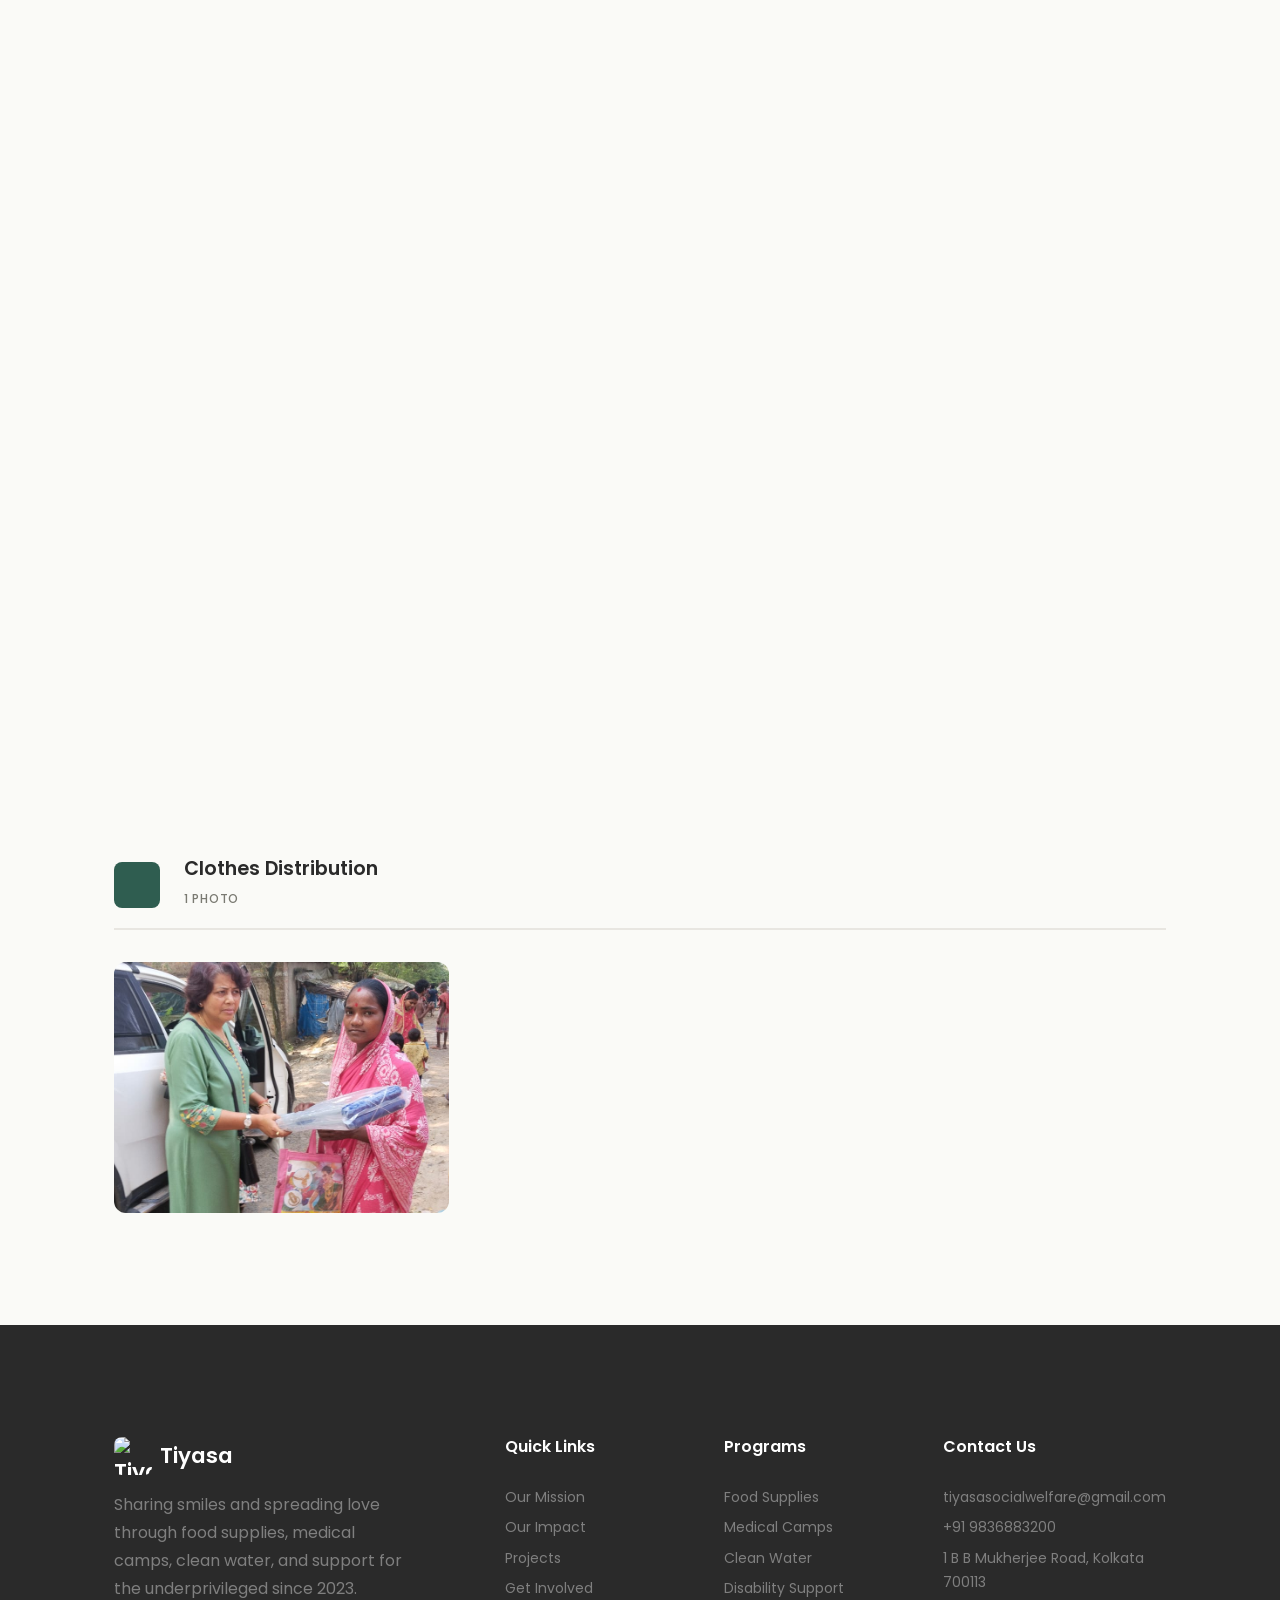
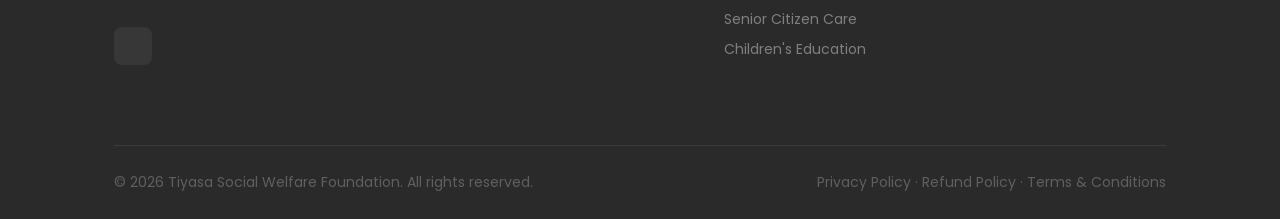
==== commit 15c66150: "Rebuild complete gallery based on new folder structure, update hero with (0) images" ====
--- a/gallery.html
+++ b/gallery.html
@@ -59,172 +59,127 @@
     <main class="gallery-main">
         <div class="container">
 
-            <!-- Event: Food Drive -->
-            <section class="gallery-event reveal" id="food-drive">
-                <div class="event-header">
-                    <div class="event-title-group">
-                        <div class="event-icon"><i class="ph ph-bowl-food"></i></div>
-                        <div>
-                            <h2>Community Food Drive</h2>
-                            <span class="event-count">3 photos</span>
-                        </div>
-                    </div>
-                </div>
-                <div class="event-grid">
-                    <div class="gallery-item" data-event="Community Food Drive">
-                        <img src="assets/food-supplies.jpg" alt="Food distribution drive" loading="lazy" />
-                        <div class="gallery-item-overlay">
-                            <i class="ph ph-arrows-out"></i>
-                        </div>
-                    </div>
-                    <div class="gallery-item" data-event="Community Food Drive">
-                        <img src="assets/food-supplies.jpeg" alt="Food supplies for families" loading="lazy" />
-                        <div class="gallery-item-overlay">
-                            <i class="ph ph-arrows-out"></i>
-                        </div>
-                    </div>
-                    <div class="gallery-item" data-event="Community Food Drive">
-                        <img src="assets/meal-distribution.jpeg" alt="Meal distribution event" loading="lazy" />
-                        <div class="gallery-item-overlay">
-                            <i class="ph ph-arrows-out"></i>
-                        </div>
-                    </div>
-                </div>
-            </section>
-
-
-            <!-- Event: Eye Checkup Camp -->
-            <section class="gallery-event reveal" id="eye-checkup">
-                <div class="event-header">
-                    <div class="event-title-group">
-                        <div class="event-icon"><i class="ph ph-eye"></i></div>
-                        <div>
-                            <h2>Eye Checkup Camp</h2>
+            
+            <!-- Event: Blood Donation Camp -->
+            <section class="gallery-event reveal" id="blood-donation">
+                <div class="event-header">
+                    <div class="event-title-group">
+                        <div class="event-icon"><i class="ph ph-drop-half-bottom"></i></div>
+                        <div>
+                            <h2>Blood Donation Camp</h2>
+                            <span class="event-count">12 photos</span>
+                        </div>
+                    </div>
+                </div>
+                <div class="event-grid">
+                    <div class="gallery-item" data-event="Blood Donation Camp">
+                        <img src="assets/Blood Donation Camp/Blood Donation (0).jpg" alt="Blood Donation Camp" loading="lazy" />
+                        <div class="gallery-item-overlay">
+                            <i class="ph ph-arrows-out"></i>
+                        </div>
+                    </div>
+                    <div class="gallery-item" data-event="Blood Donation Camp">
+                        <img src="assets/Blood Donation Camp/Blood Donation (1).jpeg" alt="Blood Donation Camp" loading="lazy" />
+                        <div class="gallery-item-overlay">
+                            <i class="ph ph-arrows-out"></i>
+                        </div>
+                    </div>
+                    <div class="gallery-item" data-event="Blood Donation Camp">
+                        <img src="assets/Blood Donation Camp/Blood Donation (2).jpeg" alt="Blood Donation Camp" loading="lazy" />
+                        <div class="gallery-item-overlay">
+                            <i class="ph ph-arrows-out"></i>
+                        </div>
+                    </div>
+                    <div class="gallery-item" data-event="Blood Donation Camp">
+                        <img src="assets/Blood Donation Camp/Blood Donation (3).jpeg" alt="Blood Donation Camp" loading="lazy" />
+                        <div class="gallery-item-overlay">
+                            <i class="ph ph-arrows-out"></i>
+                        </div>
+                    </div>
+                    <div class="gallery-item" data-event="Blood Donation Camp">
+                        <img src="assets/Blood Donation Camp/Blood Donation (4).jpeg" alt="Blood Donation Camp" loading="lazy" />
+                        <div class="gallery-item-overlay">
+                            <i class="ph ph-arrows-out"></i>
+                        </div>
+                    </div>
+                    <div class="gallery-item" data-event="Blood Donation Camp">
+                        <img src="assets/Blood Donation Camp/Blood Donation (5).jpeg" alt="Blood Donation Camp" loading="lazy" />
+                        <div class="gallery-item-overlay">
+                            <i class="ph ph-arrows-out"></i>
+                        </div>
+                    </div>
+                    <div class="gallery-item" data-event="Blood Donation Camp">
+                        <img src="assets/Blood Donation Camp/Blood Donation (6).jpeg" alt="Blood Donation Camp" loading="lazy" />
+                        <div class="gallery-item-overlay">
+                            <i class="ph ph-arrows-out"></i>
+                        </div>
+                    </div>
+                    <div class="gallery-item" data-event="Blood Donation Camp">
+                        <img src="assets/Blood Donation Camp/Blood Donation (7).jpeg" alt="Blood Donation Camp" loading="lazy" />
+                        <div class="gallery-item-overlay">
+                            <i class="ph ph-arrows-out"></i>
+                        </div>
+                    </div>
+                    <div class="gallery-item" data-event="Blood Donation Camp">
+                        <img src="assets/Blood Donation Camp/Blood Donation (8).jpeg" alt="Blood Donation Camp" loading="lazy" />
+                        <div class="gallery-item-overlay">
+                            <i class="ph ph-arrows-out"></i>
+                        </div>
+                    </div>
+                    <div class="gallery-item" data-event="Blood Donation Camp">
+                        <img src="assets/Blood Donation Camp/Blood Donation (9).jpeg" alt="Blood Donation Camp" loading="lazy" />
+                        <div class="gallery-item-overlay">
+                            <i class="ph ph-arrows-out"></i>
+                        </div>
+                    </div>
+                    <div class="gallery-item" data-event="Blood Donation Camp">
+                        <img src="assets/Blood Donation Camp/Blood Donation (10).jpeg" alt="Blood Donation Camp" loading="lazy" />
+                        <div class="gallery-item-overlay">
+                            <i class="ph ph-arrows-out"></i>
+                        </div>
+                    </div>
+                    <div class="gallery-item" data-event="Blood Donation Camp">
+                        <img src="assets/Blood Donation Camp/Blood Donation (11).jpeg" alt="Blood Donation Camp" loading="lazy" />
+                        <div class="gallery-item-overlay">
+                            <i class="ph ph-arrows-out"></i>
+                        </div>
+                    </div>
+                </div>
+            </section>
+
+
+            <!-- Event: Child Support -->
+            <section class="gallery-event reveal" id="child-support">
+                <div class="event-header">
+                    <div class="event-title-group">
+                        <div class="event-icon"><i class="ph ph-baby"></i></div>
+                        <div>
+                            <h2>Child Support</h2>
                             <span class="event-count">4 photos</span>
                         </div>
                     </div>
                 </div>
                 <div class="event-grid">
-                    <div class="gallery-item" data-event="Eye Checkup Camp">
-                        <img src="assets/eye-checkup.jpeg" alt="Eye checkup examination" loading="lazy" />
-                        <div class="gallery-item-overlay">
-                            <i class="ph ph-arrows-out"></i>
-                        </div>
-                    </div>
-                    <div class="gallery-item" data-event="Eye Checkup Camp">
-                        <img src="assets/eye-checkup 2.jpeg" alt="Eye checkup for patients" loading="lazy" />
-                        <div class="gallery-item-overlay">
-                            <i class="ph ph-arrows-out"></i>
-                        </div>
-                    </div>
-                    <div class="gallery-item" data-event="Eye Checkup Camp">
-                        <img src="assets/eye-checkup 3.jpeg" alt="Eye checkup camp" loading="lazy" />
-                        <div class="gallery-item-overlay">
-                            <i class="ph ph-arrows-out"></i>
-                        </div>
-                    </div>
-                    <div class="gallery-item" data-event="Eye Checkup Camp">
-                        <img src="assets/eye-checkup-camp.jpeg" alt="Eye camp setup" loading="lazy" />
-                        <div class="gallery-item-overlay">
-                            <i class="ph ph-arrows-out"></i>
-                        </div>
-                    </div>
-                </div>
-            </section>
-
-
-            <!-- Event: Free Eye Surgery -->
-            <section class="gallery-event reveal" id="eye-surgery">
-                <div class="event-header">
-                    <div class="event-title-group">
-                        <div class="event-icon"><i class="ph ph-heartbeat"></i></div>
-                        <div>
-                            <h2>Free Eye Surgery Support</h2>
-                            <span class="event-count">1 photo</span>
-                        </div>
-                    </div>
-                </div>
-                <div class="event-grid">
-                    <div class="gallery-item" data-event="Free Eye Surgery Support">
-                        <img src="assets/free-eye-surgery.jpeg" alt="Free eye surgery support" loading="lazy" />
-                        <div class="gallery-item-overlay">
-                            <i class="ph ph-arrows-out"></i>
-                        </div>
-                    </div>
-                </div>
-            </section>
-
-
-            <!-- Event: Medical Checkup Camp -->
-            <section class="gallery-event reveal" id="medical-camp">
-                <div class="event-header">
-                    <div class="event-title-group">
-                        <div class="event-icon"><i class="ph ph-first-aid-kit"></i></div>
-                        <div>
-                            <h2>Medical Checkup Camp</h2>
-                            <span class="event-count">3 photos</span>
-                        </div>
-                    </div>
-                </div>
-                <div class="event-grid">
-                    <div class="gallery-item" data-event="Medical Checkup Camp">
-                        <img src="assets/medical-camp.jpg" alt="Free medical camp" loading="lazy" />
-                        <div class="gallery-item-overlay">
-                            <i class="ph ph-arrows-out"></i>
-                        </div>
-                    </div>
-                    <div class="gallery-item" data-event="Medical Checkup Camp">
-                        <img src="assets/medical-checkup.jpeg" alt="Medical checkup with banner" loading="lazy" />
-                        <div class="gallery-item-overlay">
-                            <i class="ph ph-arrows-out"></i>
-                        </div>
-                    </div>
-                    <div class="gallery-item" data-event="Medical Checkup Camp">
-                        <img src="assets/Medical-checkup-camp.jpeg" alt="Medical checkup camp" loading="lazy" />
-                        <div class="gallery-item-overlay">
-                            <i class="ph ph-arrows-out"></i>
-                        </div>
-                    </div>
-                </div>
-            </section>
-
-
-            <!-- Event: Relief Camp -->
-            <section class="gallery-event reveal" id="relief-camp">
-                <div class="event-header">
-                    <div class="event-title-group">
-                        <div class="event-icon"><i class="ph ph-house-line"></i></div>
-                        <div>
-                            <h2>Cyclone Relief Camp</h2>
-                            <span class="event-count">1 photo</span>
-                        </div>
-                    </div>
-                </div>
-                <div class="event-grid">
-                    <div class="gallery-item" data-event="Cyclone Relief Camp">
-                        <img src="assets/relief-camp.jpg" alt="Relief camp distribution" loading="lazy" />
-                        <div class="gallery-item-overlay">
-                            <i class="ph ph-arrows-out"></i>
-                        </div>
-                    </div>
-                </div>
-            </section>
-
-
-            <!-- Event: Children Welfare -->
-            <section class="gallery-event reveal" id="children-welfare">
-                <div class="event-header">
-                    <div class="event-title-group">
-                        <div class="event-icon"><i class="ph ph-baby"></i></div>
-                        <div>
-                            <h2>Children Welfare Program</h2>
-                            <span class="event-count">1 photo</span>
-                        </div>
-                    </div>
-                </div>
-                <div class="event-grid">
-                    <div class="gallery-item" data-event="Children Welfare Program">
-                        <img src="assets/children-welfare.jpeg" alt="Children welfare program" loading="lazy" />
+                    <div class="gallery-item" data-event="Child Support">
+                        <img src="assets/Child Support/Child Support (0).jpeg" alt="Child Support" loading="lazy" />
+                        <div class="gallery-item-overlay">
+                            <i class="ph ph-arrows-out"></i>
+                        </div>
+                    </div>
+                    <div class="gallery-item" data-event="Child Support">
+                        <img src="assets/Child Support/Child Support (1).png" alt="Child Support" loading="lazy" />
+                        <div class="gallery-item-overlay">
+                            <i class="ph ph-arrows-out"></i>
+                        </div>
+                    </div>
+                    <div class="gallery-item" data-event="Child Support">
+                        <img src="assets/Child Support/Child Support (2).png" alt="Child Support" loading="lazy" />
+                        <div class="gallery-item-overlay">
+                            <i class="ph ph-arrows-out"></i>
+                        </div>
+                    </div>
+                    <div class="gallery-item" data-event="Child Support">
+                        <img src="assets/Child Support/Child Support (3).jpeg" alt="Child Support" loading="lazy" />
                         <div class="gallery-item-overlay">
                             <i class="ph ph-arrows-out"></i>
                         </div>
@@ -240,44 +195,444 @@
                         <div class="event-icon"><i class="ph ph-wheelchair"></i></div>
                         <div>
                             <h2>Disability Support</h2>
+                            <span class="event-count">6 photos</span>
+                        </div>
+                    </div>
+                </div>
+                <div class="event-grid">
+                    <div class="gallery-item" data-event="Disability Support">
+                        <img src="assets/Disability Support/Disability (0).jpeg" alt="Disability Support" loading="lazy" />
+                        <div class="gallery-item-overlay">
+                            <i class="ph ph-arrows-out"></i>
+                        </div>
+                    </div>
+                    <div class="gallery-item" data-event="Disability Support">
+                        <img src="assets/Disability Support/Disability (1).jpeg" alt="Disability Support" loading="lazy" />
+                        <div class="gallery-item-overlay">
+                            <i class="ph ph-arrows-out"></i>
+                        </div>
+                    </div>
+                    <div class="gallery-item" data-event="Disability Support">
+                        <img src="assets/Disability Support/Disability (2).jpeg" alt="Disability Support" loading="lazy" />
+                        <div class="gallery-item-overlay">
+                            <i class="ph ph-arrows-out"></i>
+                        </div>
+                    </div>
+                    <div class="gallery-item" data-event="Disability Support">
+                        <img src="assets/Disability Support/Disability (3).jpeg" alt="Disability Support" loading="lazy" />
+                        <div class="gallery-item-overlay">
+                            <i class="ph ph-arrows-out"></i>
+                        </div>
+                    </div>
+                    <div class="gallery-item" data-event="Disability Support">
+                        <img src="assets/Disability Support/Disability (4).jpeg" alt="Disability Support" loading="lazy" />
+                        <div class="gallery-item-overlay">
+                            <i class="ph ph-arrows-out"></i>
+                        </div>
+                    </div>
+                    <div class="gallery-item" data-event="Disability Support">
+                        <img src="assets/Disability Support/Disability (5).jpeg" alt="Disability Support" loading="lazy" />
+                        <div class="gallery-item-overlay">
+                            <i class="ph ph-arrows-out"></i>
+                        </div>
+                    </div>
+                </div>
+            </section>
+
+
+            <!-- Event: Disaster Relief -->
+            <section class="gallery-event reveal" id="disaster-relief">
+                <div class="event-header">
+                    <div class="event-title-group">
+                        <div class="event-icon"><i class="ph ph-house-line"></i></div>
+                        <div>
+                            <h2>Disaster Relief</h2>
+                            <span class="event-count">5 photos</span>
+                        </div>
+                    </div>
+                </div>
+                <div class="event-grid">
+                    <div class="gallery-item" data-event="Disaster Relief">
+                        <img src="assets/Disaster Relief/Disaster Relief (0).jpg" alt="Disaster Relief" loading="lazy" />
+                        <div class="gallery-item-overlay">
+                            <i class="ph ph-arrows-out"></i>
+                        </div>
+                    </div>
+                    <div class="gallery-item" data-event="Disaster Relief">
+                        <img src="assets/Disaster Relief/Disaster Relief (1).jpeg" alt="Disaster Relief" loading="lazy" />
+                        <div class="gallery-item-overlay">
+                            <i class="ph ph-arrows-out"></i>
+                        </div>
+                    </div>
+                    <div class="gallery-item" data-event="Disaster Relief">
+                        <img src="assets/Disaster Relief/Disaster Relief (2).jpeg" alt="Disaster Relief" loading="lazy" />
+                        <div class="gallery-item-overlay">
+                            <i class="ph ph-arrows-out"></i>
+                        </div>
+                    </div>
+                    <div class="gallery-item" data-event="Disaster Relief">
+                        <img src="assets/Disaster Relief/Disaster Relief (3).jpeg" alt="Disaster Relief" loading="lazy" />
+                        <div class="gallery-item-overlay">
+                            <i class="ph ph-arrows-out"></i>
+                        </div>
+                    </div>
+                    <div class="gallery-item" data-event="Disaster Relief">
+                        <img src="assets/Disaster Relief/Disaster Relief (4).jpeg" alt="Disaster Relief" loading="lazy" />
+                        <div class="gallery-item-overlay">
+                            <i class="ph ph-arrows-out"></i>
+                        </div>
+                    </div>
+                </div>
+            </section>
+
+
+            <!-- Event: Food Camp -->
+            <section class="gallery-event reveal" id="food-camp">
+                <div class="event-header">
+                    <div class="event-title-group">
+                        <div class="event-icon"><i class="ph ph-bowl-food"></i></div>
+                        <div>
+                            <h2>Food Camp</h2>
+                            <span class="event-count">12 photos</span>
+                        </div>
+                    </div>
+                </div>
+                <div class="event-grid">
+                    <div class="gallery-item" data-event="Food Camp">
+                        <img src="assets/Food Camp/Food Camp (0).jpeg" alt="Food Camp" loading="lazy" />
+                        <div class="gallery-item-overlay">
+                            <i class="ph ph-arrows-out"></i>
+                        </div>
+                    </div>
+                    <div class="gallery-item" data-event="Food Camp">
+                        <img src="assets/Food Camp/Food Camp (1).jpeg" alt="Food Camp" loading="lazy" />
+                        <div class="gallery-item-overlay">
+                            <i class="ph ph-arrows-out"></i>
+                        </div>
+                    </div>
+                    <div class="gallery-item" data-event="Food Camp">
+                        <img src="assets/Food Camp/Food Camp (2).jpeg" alt="Food Camp" loading="lazy" />
+                        <div class="gallery-item-overlay">
+                            <i class="ph ph-arrows-out"></i>
+                        </div>
+                    </div>
+                    <div class="gallery-item" data-event="Food Camp">
+                        <img src="assets/Food Camp/Food Camp (3).jpeg" alt="Food Camp" loading="lazy" />
+                        <div class="gallery-item-overlay">
+                            <i class="ph ph-arrows-out"></i>
+                        </div>
+                    </div>
+                    <div class="gallery-item" data-event="Food Camp">
+                        <img src="assets/Food Camp/Food Camp (4).jpeg" alt="Food Camp" loading="lazy" />
+                        <div class="gallery-item-overlay">
+                            <i class="ph ph-arrows-out"></i>
+                        </div>
+                    </div>
+                    <div class="gallery-item" data-event="Food Camp">
+                        <img src="assets/Food Camp/Food Camp (5).jpeg" alt="Food Camp" loading="lazy" />
+                        <div class="gallery-item-overlay">
+                            <i class="ph ph-arrows-out"></i>
+                        </div>
+                    </div>
+                    <div class="gallery-item" data-event="Food Camp">
+                        <img src="assets/Food Camp/Food Camp (6).jpeg" alt="Food Camp" loading="lazy" />
+                        <div class="gallery-item-overlay">
+                            <i class="ph ph-arrows-out"></i>
+                        </div>
+                    </div>
+                    <div class="gallery-item" data-event="Food Camp">
+                        <img src="assets/Food Camp/Food Camp (7).jpeg" alt="Food Camp" loading="lazy" />
+                        <div class="gallery-item-overlay">
+                            <i class="ph ph-arrows-out"></i>
+                        </div>
+                    </div>
+                    <div class="gallery-item" data-event="Food Camp">
+                        <img src="assets/Food Camp/Food Camp (8).jpeg" alt="Food Camp" loading="lazy" />
+                        <div class="gallery-item-overlay">
+                            <i class="ph ph-arrows-out"></i>
+                        </div>
+                    </div>
+                    <div class="gallery-item" data-event="Food Camp">
+                        <img src="assets/Food Camp/Food Camp (9).jpeg" alt="Food Camp" loading="lazy" />
+                        <div class="gallery-item-overlay">
+                            <i class="ph ph-arrows-out"></i>
+                        </div>
+                    </div>
+                    <div class="gallery-item" data-event="Food Camp">
+                        <img src="assets/Food Camp/Food Camp (10).jpeg" alt="Food Camp" loading="lazy" />
+                        <div class="gallery-item-overlay">
+                            <i class="ph ph-arrows-out"></i>
+                        </div>
+                    </div>
+                    <div class="gallery-item" data-event="Food Camp">
+                        <img src="assets/Food Camp/Food Camp (11).jpeg" alt="Food Camp" loading="lazy" />
+                        <div class="gallery-item-overlay">
+                            <i class="ph ph-arrows-out"></i>
+                        </div>
+                    </div>
+                </div>
+            </section>
+
+
+            <!-- Event: Free Eye Camp -->
+            <section class="gallery-event reveal" id="free-eye-camp">
+                <div class="event-header">
+                    <div class="event-title-group">
+                        <div class="event-icon"><i class="ph ph-eye"></i></div>
+                        <div>
+                            <h2>Free Eye Camp</h2>
+                            <span class="event-count">9 photos</span>
+                        </div>
+                    </div>
+                </div>
+                <div class="event-grid">
+                    <div class="gallery-item" data-event="Free Eye Camp">
+                        <img src="assets/Free Eye Camp/Eye Camp (0).jpeg" alt="Free Eye Camp" loading="lazy" />
+                        <div class="gallery-item-overlay">
+                            <i class="ph ph-arrows-out"></i>
+                        </div>
+                    </div>
+                    <div class="gallery-item" data-event="Free Eye Camp">
+                        <img src="assets/Free Eye Camp/Eye Camp (1).jpeg" alt="Free Eye Camp" loading="lazy" />
+                        <div class="gallery-item-overlay">
+                            <i class="ph ph-arrows-out"></i>
+                        </div>
+                    </div>
+                    <div class="gallery-item" data-event="Free Eye Camp">
+                        <img src="assets/Free Eye Camp/Eye Camp (2).jpeg" alt="Free Eye Camp" loading="lazy" />
+                        <div class="gallery-item-overlay">
+                            <i class="ph ph-arrows-out"></i>
+                        </div>
+                    </div>
+                    <div class="gallery-item" data-event="Free Eye Camp">
+                        <img src="assets/Free Eye Camp/Eye Camp (3).jpeg" alt="Free Eye Camp" loading="lazy" />
+                        <div class="gallery-item-overlay">
+                            <i class="ph ph-arrows-out"></i>
+                        </div>
+                    </div>
+                    <div class="gallery-item" data-event="Free Eye Camp">
+                        <img src="assets/Free Eye Camp/Eye Camp (4).jpeg" alt="Free Eye Camp" loading="lazy" />
+                        <div class="gallery-item-overlay">
+                            <i class="ph ph-arrows-out"></i>
+                        </div>
+                    </div>
+                    <div class="gallery-item" data-event="Free Eye Camp">
+                        <img src="assets/Free Eye Camp/Eye Camp (5).jpeg" alt="Free Eye Camp" loading="lazy" />
+                        <div class="gallery-item-overlay">
+                            <i class="ph ph-arrows-out"></i>
+                        </div>
+                    </div>
+                    <div class="gallery-item" data-event="Free Eye Camp">
+                        <img src="assets/Free Eye Camp/Eye Camp (6).jpeg" alt="Free Eye Camp" loading="lazy" />
+                        <div class="gallery-item-overlay">
+                            <i class="ph ph-arrows-out"></i>
+                        </div>
+                    </div>
+                    <div class="gallery-item" data-event="Free Eye Camp">
+                        <img src="assets/Free Eye Camp/Eye Camp (7).jpeg" alt="Free Eye Camp" loading="lazy" />
+                        <div class="gallery-item-overlay">
+                            <i class="ph ph-arrows-out"></i>
+                        </div>
+                    </div>
+                    <div class="gallery-item" data-event="Free Eye Camp">
+                        <img src="assets/Free Eye Camp/Eye Camp (8).jpeg" alt="Free Eye Camp" loading="lazy" />
+                        <div class="gallery-item-overlay">
+                            <i class="ph ph-arrows-out"></i>
+                        </div>
+                    </div>
+                </div>
+            </section>
+
+
+            <!-- Event: Free Eye Surgery -->
+            <section class="gallery-event reveal" id="free-eye-surgery">
+                <div class="event-header">
+                    <div class="event-title-group">
+                        <div class="event-icon"><i class="ph ph-heartbeat"></i></div>
+                        <div>
+                            <h2>Free Eye Surgery</h2>
+                            <span class="event-count">7 photos</span>
+                        </div>
+                    </div>
+                </div>
+                <div class="event-grid">
+                    <div class="gallery-item" data-event="Free Eye Surgery">
+                        <img src="assets/Free Eye Surgery/Eye Surgery (0).jpeg" alt="Free Eye Surgery" loading="lazy" />
+                        <div class="gallery-item-overlay">
+                            <i class="ph ph-arrows-out"></i>
+                        </div>
+                    </div>
+                    <div class="gallery-item" data-event="Free Eye Surgery">
+                        <img src="assets/Free Eye Surgery/Eye Surgery (1).jpeg" alt="Free Eye Surgery" loading="lazy" />
+                        <div class="gallery-item-overlay">
+                            <i class="ph ph-arrows-out"></i>
+                        </div>
+                    </div>
+                    <div class="gallery-item" data-event="Free Eye Surgery">
+                        <img src="assets/Free Eye Surgery/Eye Surgery (2).jpeg" alt="Free Eye Surgery" loading="lazy" />
+                        <div class="gallery-item-overlay">
+                            <i class="ph ph-arrows-out"></i>
+                        </div>
+                    </div>
+                    <div class="gallery-item" data-event="Free Eye Surgery">
+                        <img src="assets/Free Eye Surgery/Eye Surgery (3).jpeg" alt="Free Eye Surgery" loading="lazy" />
+                        <div class="gallery-item-overlay">
+                            <i class="ph ph-arrows-out"></i>
+                        </div>
+                    </div>
+                    <div class="gallery-item" data-event="Free Eye Surgery">
+                        <img src="assets/Free Eye Surgery/Eye Surgery (4).jpeg" alt="Free Eye Surgery" loading="lazy" />
+                        <div class="gallery-item-overlay">
+                            <i class="ph ph-arrows-out"></i>
+                        </div>
+                    </div>
+                    <div class="gallery-item" data-event="Free Eye Surgery">
+                        <img src="assets/Free Eye Surgery/Eye Surgery (5).jpeg" alt="Free Eye Surgery" loading="lazy" />
+                        <div class="gallery-item-overlay">
+                            <i class="ph ph-arrows-out"></i>
+                        </div>
+                    </div>
+                    <div class="gallery-item" data-event="Free Eye Surgery">
+                        <img src="assets/Free Eye Surgery/Eye Surgery (6).jpeg" alt="Free Eye Surgery" loading="lazy" />
+                        <div class="gallery-item-overlay">
+                            <i class="ph ph-arrows-out"></i>
+                        </div>
+                    </div>
+                </div>
+            </section>
+
+
+            <!-- Event: Medical Camp -->
+            <section class="gallery-event reveal" id="medical-camp">
+                <div class="event-header">
+                    <div class="event-title-group">
+                        <div class="event-icon"><i class="ph ph-first-aid-kit"></i></div>
+                        <div>
+                            <h2>Medical Camp</h2>
+                            <span class="event-count">8 photos</span>
+                        </div>
+                    </div>
+                </div>
+                <div class="event-grid">
+                    <div class="gallery-item" data-event="Medical Camp">
+                        <img src="assets/Medical Camp/Medical Checkup (0).jpeg" alt="Medical Camp" loading="lazy" />
+                        <div class="gallery-item-overlay">
+                            <i class="ph ph-arrows-out"></i>
+                        </div>
+                    </div>
+                    <div class="gallery-item" data-event="Medical Camp">
+                        <img src="assets/Medical Camp/Medical Checkup (1).jpeg" alt="Medical Camp" loading="lazy" />
+                        <div class="gallery-item-overlay">
+                            <i class="ph ph-arrows-out"></i>
+                        </div>
+                    </div>
+                    <div class="gallery-item" data-event="Medical Camp">
+                        <img src="assets/Medical Camp/Medical Checkup (2).jpeg" alt="Medical Camp" loading="lazy" />
+                        <div class="gallery-item-overlay">
+                            <i class="ph ph-arrows-out"></i>
+                        </div>
+                    </div>
+                    <div class="gallery-item" data-event="Medical Camp">
+                        <img src="assets/Medical Camp/Medical Checkup (3).jpeg" alt="Medical Camp" loading="lazy" />
+                        <div class="gallery-item-overlay">
+                            <i class="ph ph-arrows-out"></i>
+                        </div>
+                    </div>
+                    <div class="gallery-item" data-event="Medical Camp">
+                        <img src="assets/Medical Camp/Medical Checkup (4).jpeg" alt="Medical Camp" loading="lazy" />
+                        <div class="gallery-item-overlay">
+                            <i class="ph ph-arrows-out"></i>
+                        </div>
+                    </div>
+                    <div class="gallery-item" data-event="Medical Camp">
+                        <img src="assets/Medical Camp/Medical Checkup (5).jpeg" alt="Medical Camp" loading="lazy" />
+                        <div class="gallery-item-overlay">
+                            <i class="ph ph-arrows-out"></i>
+                        </div>
+                    </div>
+                    <div class="gallery-item" data-event="Medical Camp">
+                        <img src="assets/Medical Camp/Medical Checkup (6).jpeg" alt="Medical Camp" loading="lazy" />
+                        <div class="gallery-item-overlay">
+                            <i class="ph ph-arrows-out"></i>
+                        </div>
+                    </div>
+                    <div class="gallery-item" data-event="Medical Camp">
+                        <img src="assets/Medical Camp/Medical Checkup (7).jpeg" alt="Medical Camp" loading="lazy" />
+                        <div class="gallery-item-overlay">
+                            <i class="ph ph-arrows-out"></i>
+                        </div>
+                    </div>
+                </div>
+            </section>
+
+
+            <!-- Event: Senior Citizen Support -->
+            <section class="gallery-event reveal" id="senior-citizen-support">
+                <div class="event-header">
+                    <div class="event-title-group">
+                        <div class="event-icon"><i class="ph ph-users-three"></i></div>
+                        <div>
+                            <h2>Senior Citizen Support</h2>
+                            <span class="event-count">5 photos</span>
+                        </div>
+                    </div>
+                </div>
+                <div class="event-grid">
+                    <div class="gallery-item" data-event="Senior Citizen Support">
+                        <img src="assets/Senior Citizen Support/Senior Citizen Support (0).jpeg" alt="Senior Citizen Support" loading="lazy" />
+                        <div class="gallery-item-overlay">
+                            <i class="ph ph-arrows-out"></i>
+                        </div>
+                    </div>
+                    <div class="gallery-item" data-event="Senior Citizen Support">
+                        <img src="assets/Senior Citizen Support/Senior Citizen Support (1).jpeg" alt="Senior Citizen Support" loading="lazy" />
+                        <div class="gallery-item-overlay">
+                            <i class="ph ph-arrows-out"></i>
+                        </div>
+                    </div>
+                    <div class="gallery-item" data-event="Senior Citizen Support">
+                        <img src="assets/Senior Citizen Support/Senior Citizen Support (2).jpeg" alt="Senior Citizen Support" loading="lazy" />
+                        <div class="gallery-item-overlay">
+                            <i class="ph ph-arrows-out"></i>
+                        </div>
+                    </div>
+                    <div class="gallery-item" data-event="Senior Citizen Support">
+                        <img src="assets/Senior Citizen Support/Senior Citizen Support (3).jpeg" alt="Senior Citizen Support" loading="lazy" />
+                        <div class="gallery-item-overlay">
+                            <i class="ph ph-arrows-out"></i>
+                        </div>
+                    </div>
+                    <div class="gallery-item" data-event="Senior Citizen Support">
+                        <img src="assets/Senior Citizen Support/Senior Citizen Support (4).jpeg" alt="Senior Citizen Support" loading="lazy" />
+                        <div class="gallery-item-overlay">
+                            <i class="ph ph-arrows-out"></i>
+                        </div>
+                    </div>
+                </div>
+            </section>
+
+
+            <!-- Event: Clothes Distribution -->
+            <section class="gallery-event reveal" id="clothes-support">
+                <div class="event-header">
+                    <div class="event-title-group">
+                        <div class="event-icon"><i class="ph ph-t-shirt"></i></div>
+                        <div>
+                            <h2>Clothes Distribution</h2>
                             <span class="event-count">1 photo</span>
                         </div>
                     </div>
                 </div>
                 <div class="event-grid">
-                    <div class="gallery-item" data-event="Disability Support">
-                        <img src="assets/disability-wheelchair.jpeg" alt="Wheelchair distribution" loading="lazy" />
-                        <div class="gallery-item-overlay">
-                            <i class="ph ph-arrows-out"></i>
-                        </div>
-                    </div>
-                </div>
-            </section>
-
-
-            <!-- Event: Blood Donation Camp -->
-            <section class="gallery-event reveal" id="blood-donation">
-                <div class="event-header">
-                    <div class="event-title-group">
-                        <div class="event-icon"><i class="ph ph-drop-half-bottom"></i></div>
-                        <div>
-                            <h2>Blood Donation Camp</h2>
-                            <span class="event-count">1 photo</span>
-                        </div>
-                    </div>
-                </div>
-                <div class="event-grid">
-                    <div class="gallery-item" data-event="Blood Donation Camp">
-                        <img src="assets/poster-blood-donation-camp.jpeg" alt="Blood donation camp poster"
-                            loading="lazy" />
-                        <div class="gallery-item-overlay">
-                            <i class="ph ph-arrows-out"></i>
-                        </div>
-                    </div>
-                </div>
-            </section>
-
-        </div>
+                    <div class="gallery-item" data-event="Clothes Distribution">
+                        <img src="assets/Clothes Support (0).jpeg" alt="Clothes Distribution" loading="lazy" />
+                        <div class="gallery-item-overlay">
+                            <i class="ph ph-arrows-out"></i>
+                        </div>
+                    </div>
+                </div>
+            </section>
+</div>
     </main>
 
 
--- a/css/styles.css
+++ b/css/styles.css
@@ -1030,7 +1030,60 @@
 }
 
 .custom-input-wrap input:focus {
+    outline: none;
     border-color: var(--clr-primary);
+    background: transparent;
+}
+
+/* Donor Details Form in Donate Card */
+.donor-details-form {
+    margin-top: var(--space-md);
+    margin-bottom: var(--space-md);
+    text-align: left;
+    background: rgba(47, 93, 80, 0.02);
+    padding: var(--space-sm);
+    border-radius: var(--radius-sm);
+    border: 1px dashed var(--clr-border);
+}
+
+.donor-details-title {
+    font-size: var(--fs-small);
+    color: var(--clr-dark);
+    font-weight: 500;
+    margin-bottom: 12px;
+}
+
+.donor-details-title .optional {
+    color: var(--clr-muted);
+    font-size: 0.8em;
+    font-weight: normal;
+}
+
+.donor-input-group {
+    display: flex;
+    flex-direction: column;
+    gap: 10px;
+}
+
+.donor-input-group .form-group {
+    margin-bottom: 0;
+}
+
+.donor-input-group input {
+    width: 100%;
+    padding: 0.75rem 1rem;
+    border: 1px solid var(--clr-border);
+    border-radius: var(--radius-sm);
+    font-family: inherit;
+    font-size: var(--fs-small);
+    background: var(--clr-white);
+    transition: all var(--transition-fast);
+}
+
+.donor-input-group input:focus {
+    outline: none;
+    border-color: var(--clr-primary);
+    box-shadow: 0 0 0 3px var(--clr-primary-lighter);
 }
 
 .custom-input-wrap input::placeholder {
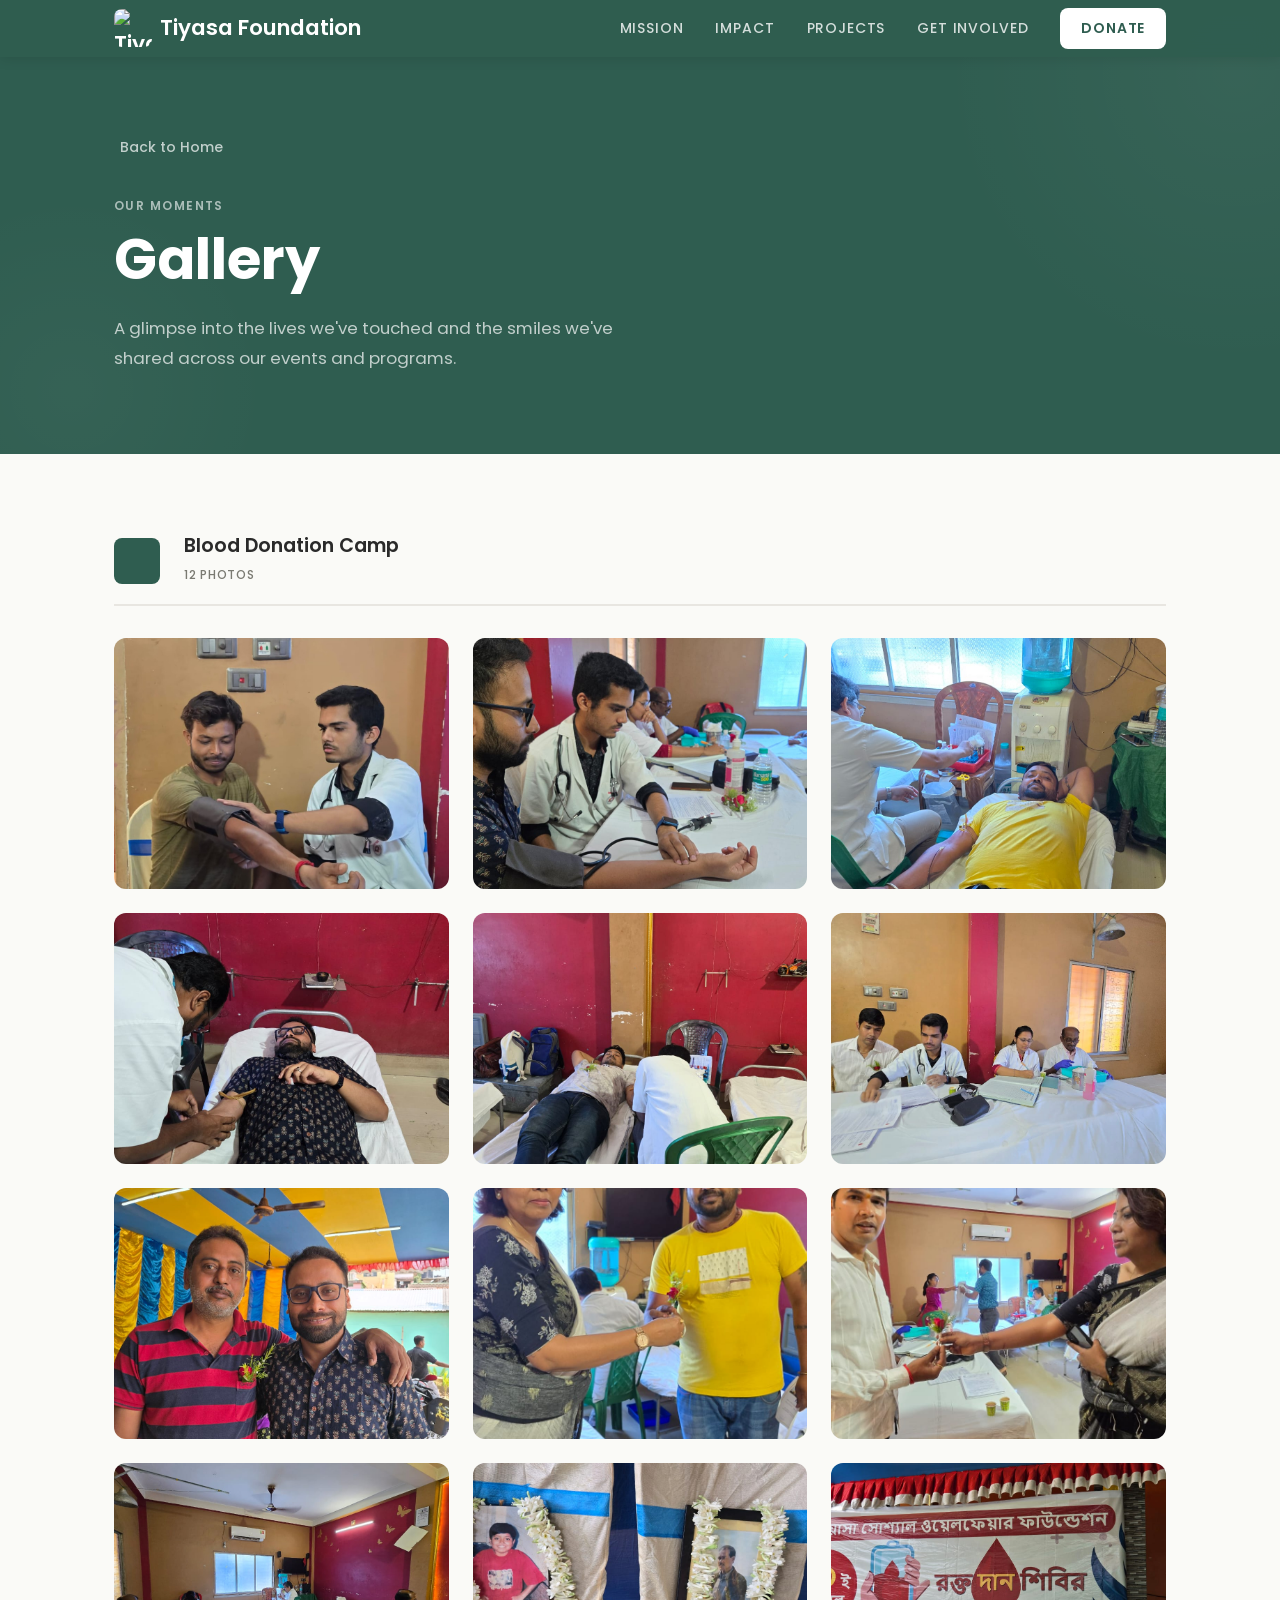
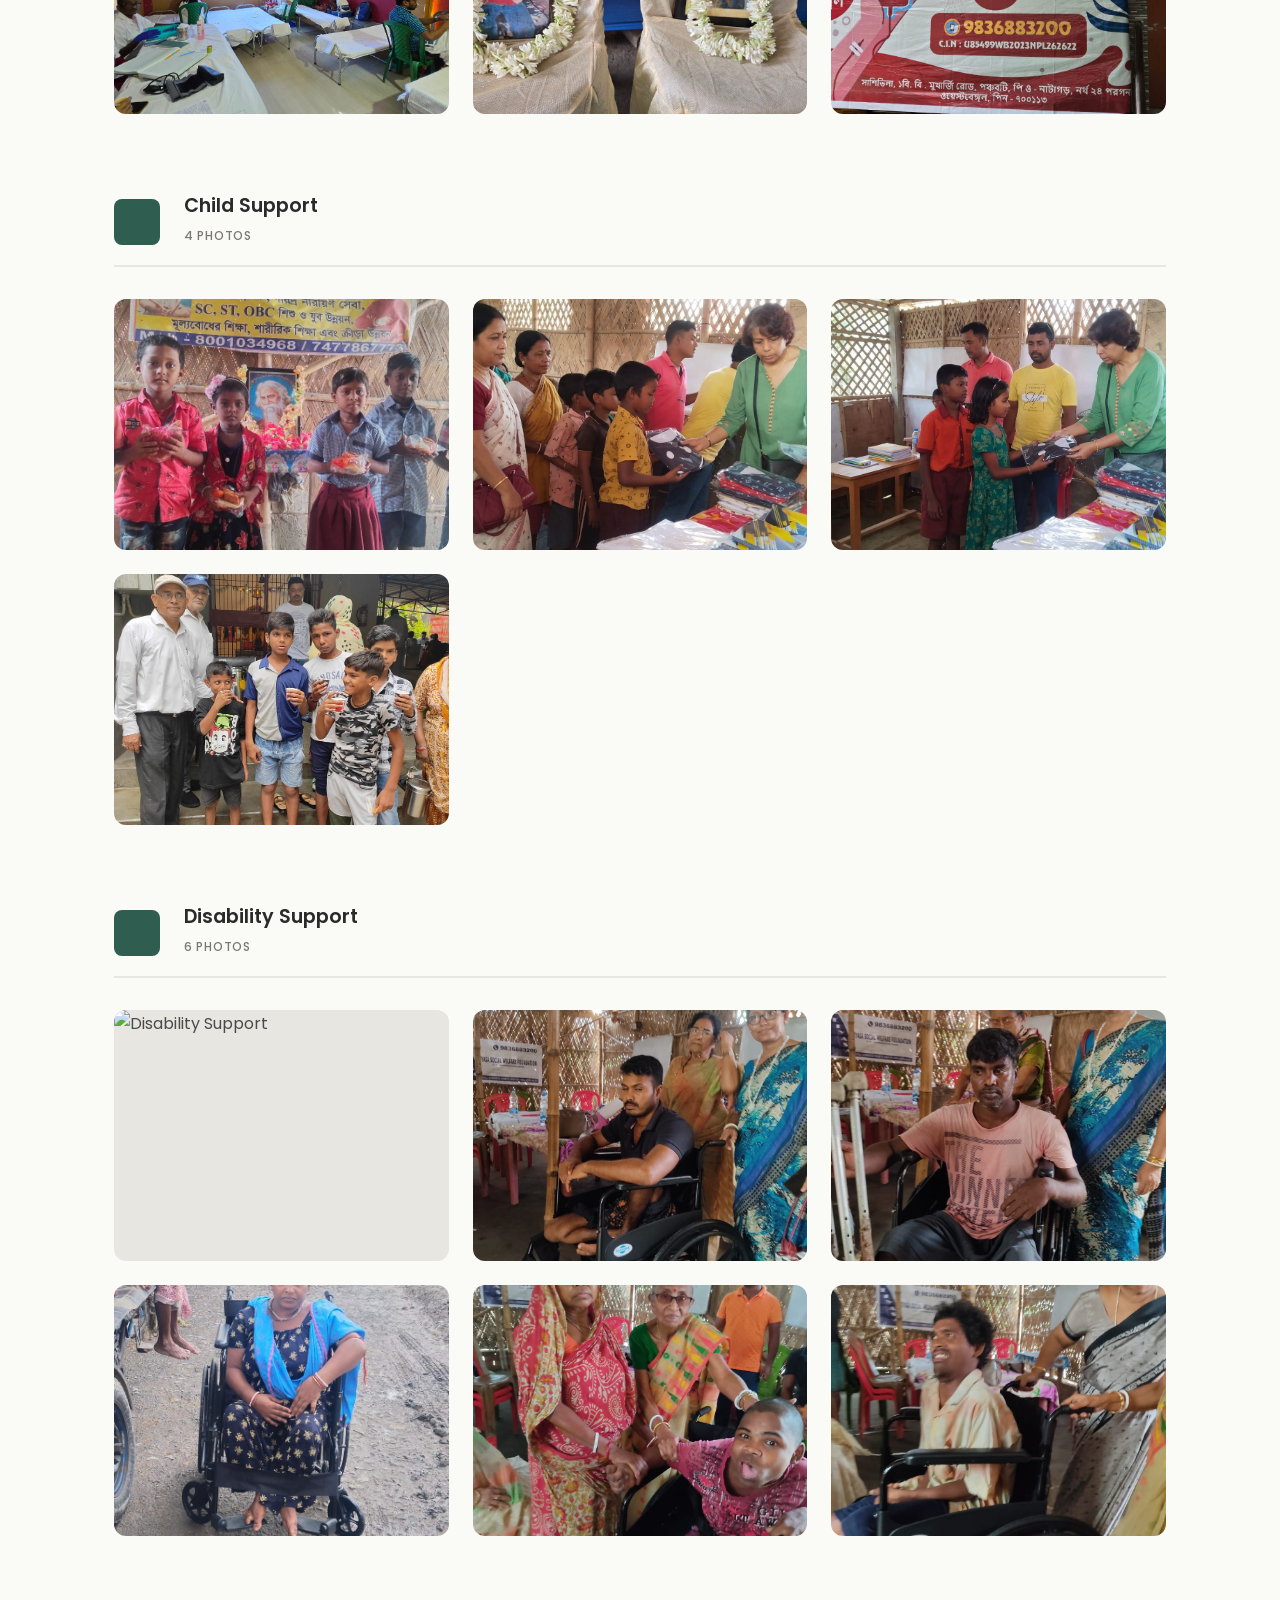
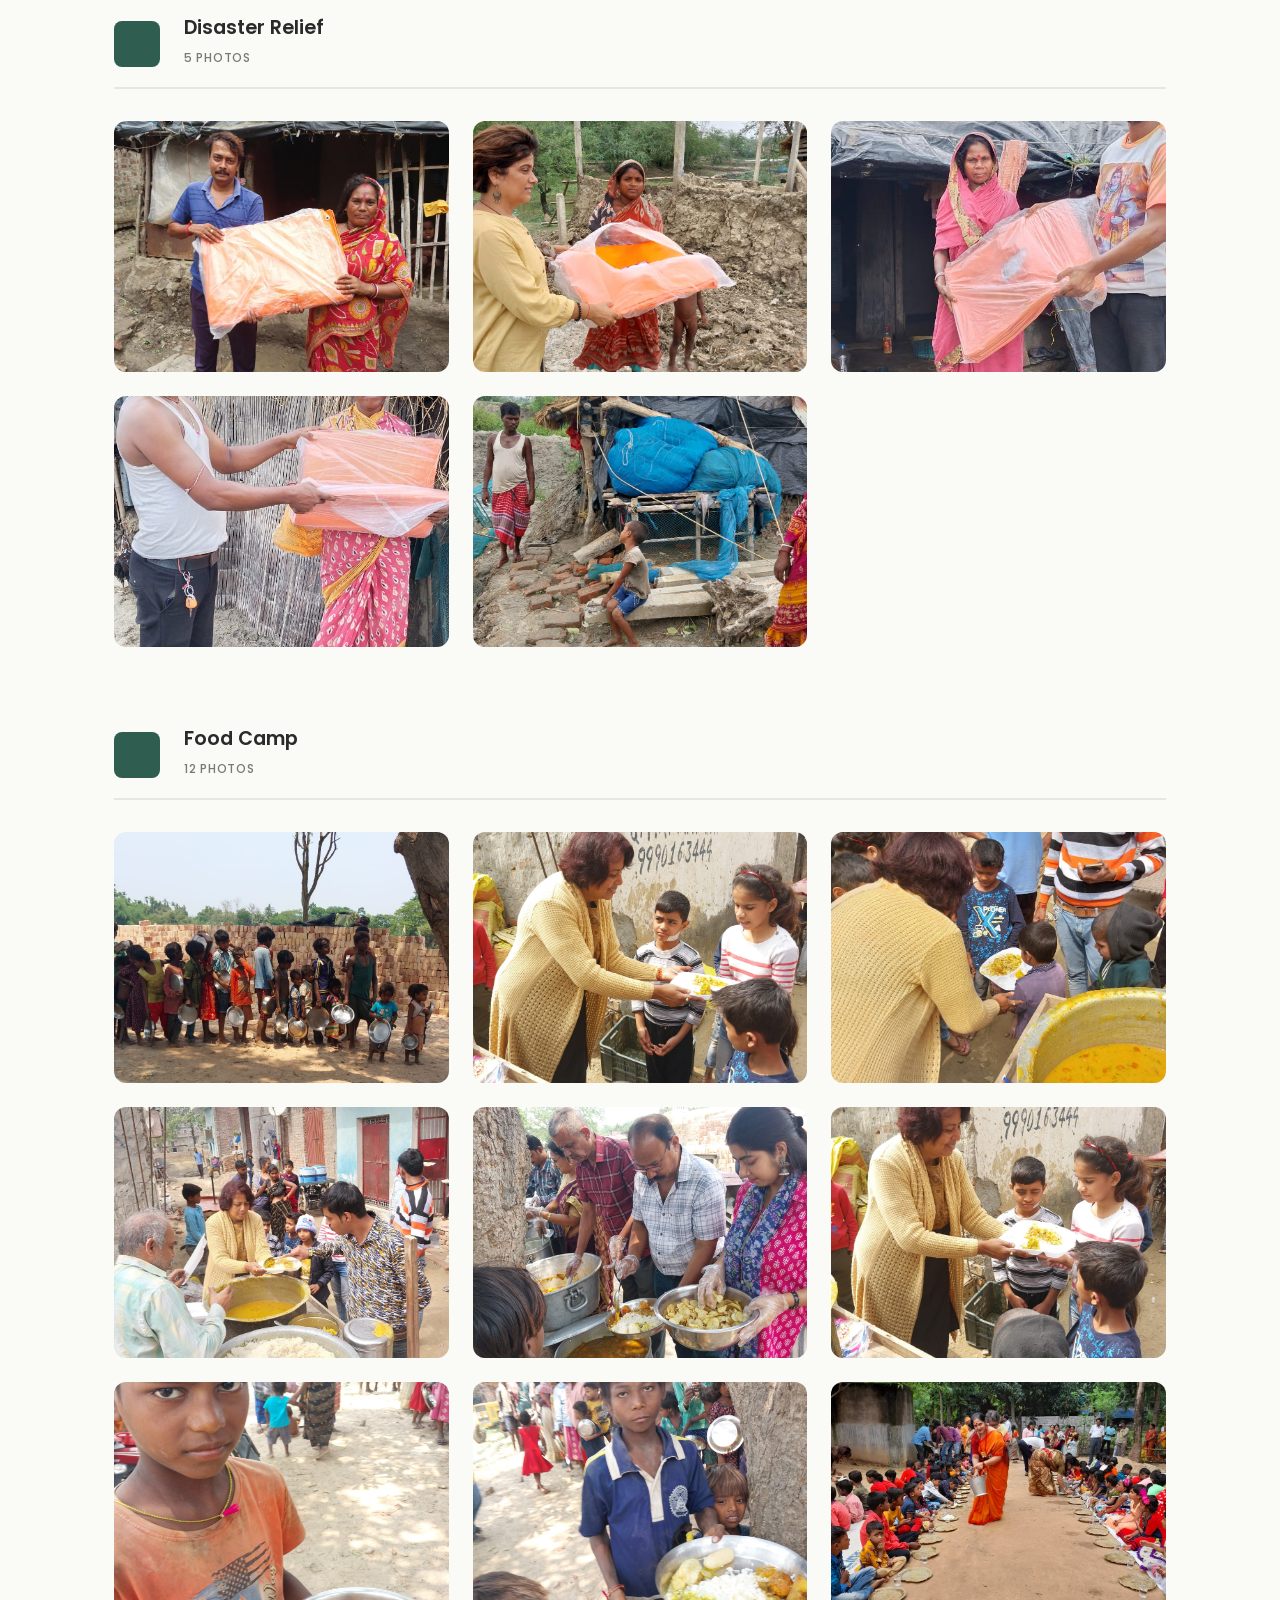
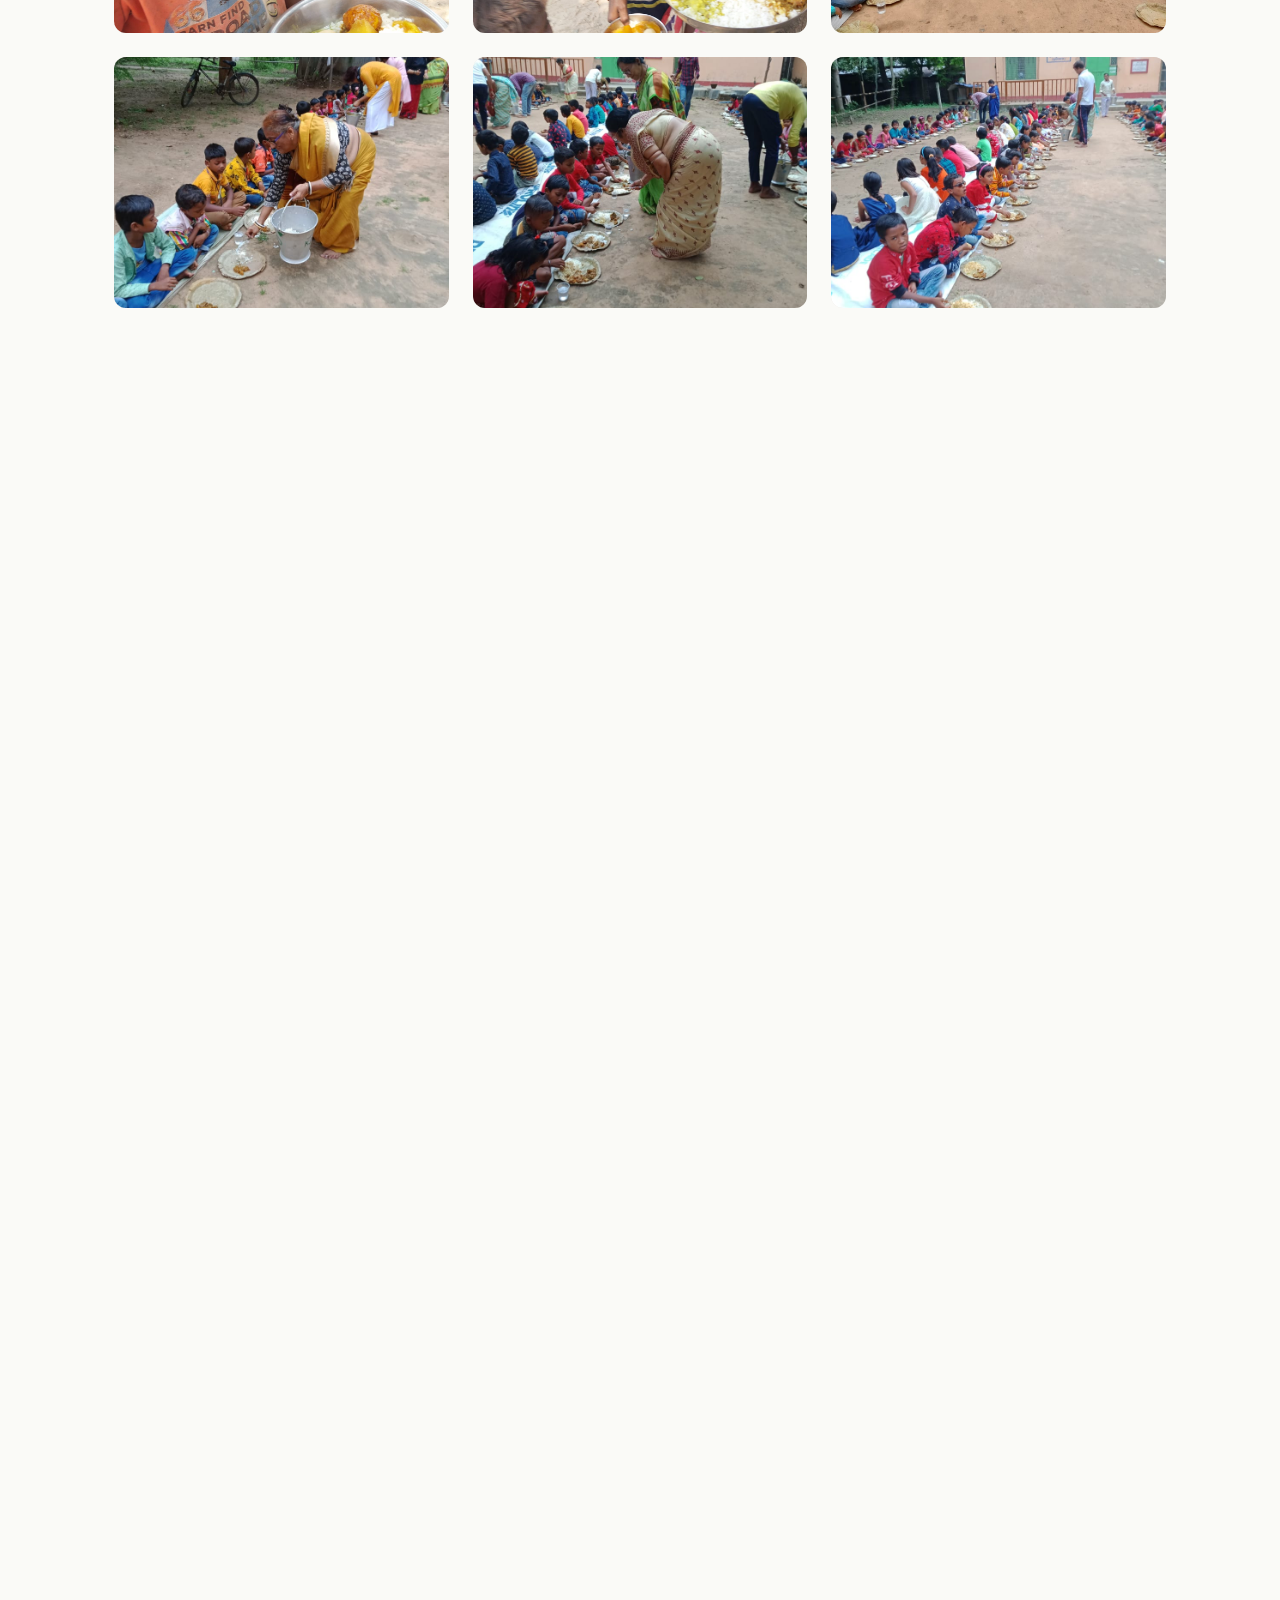
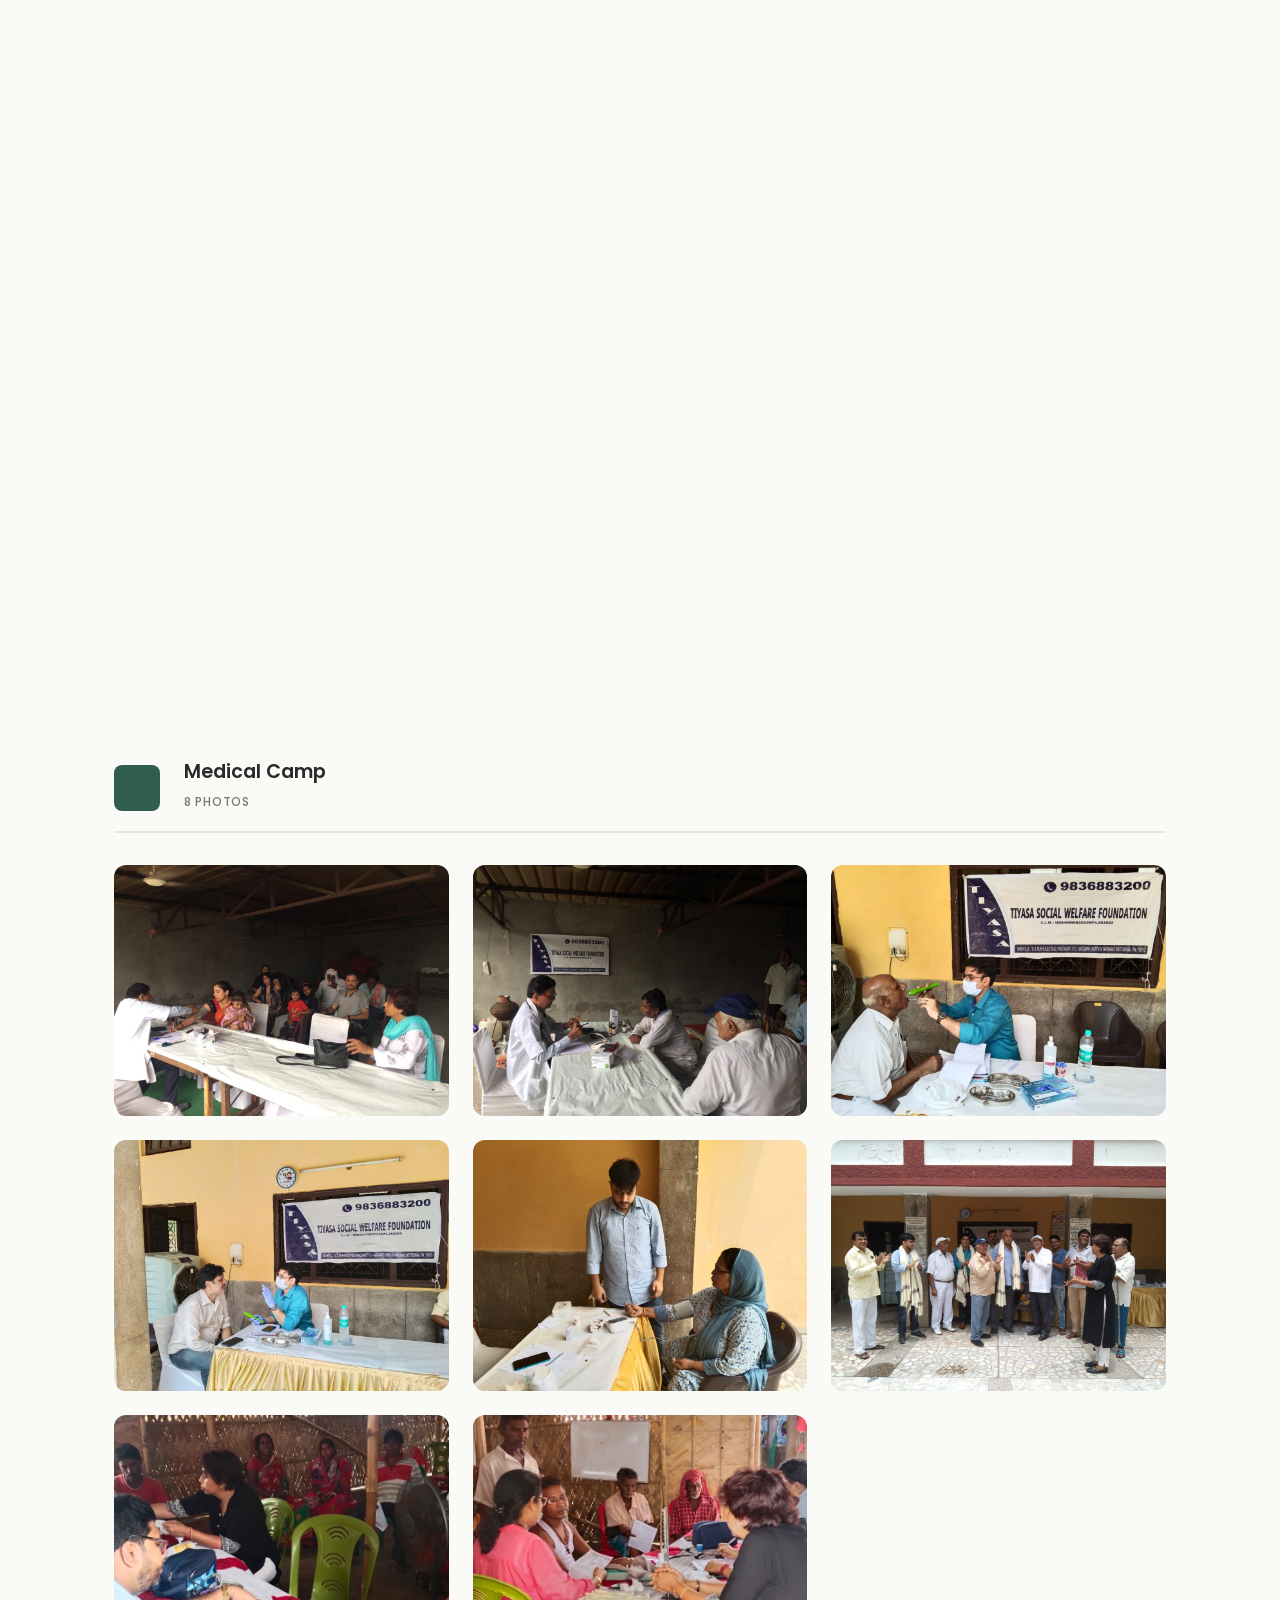
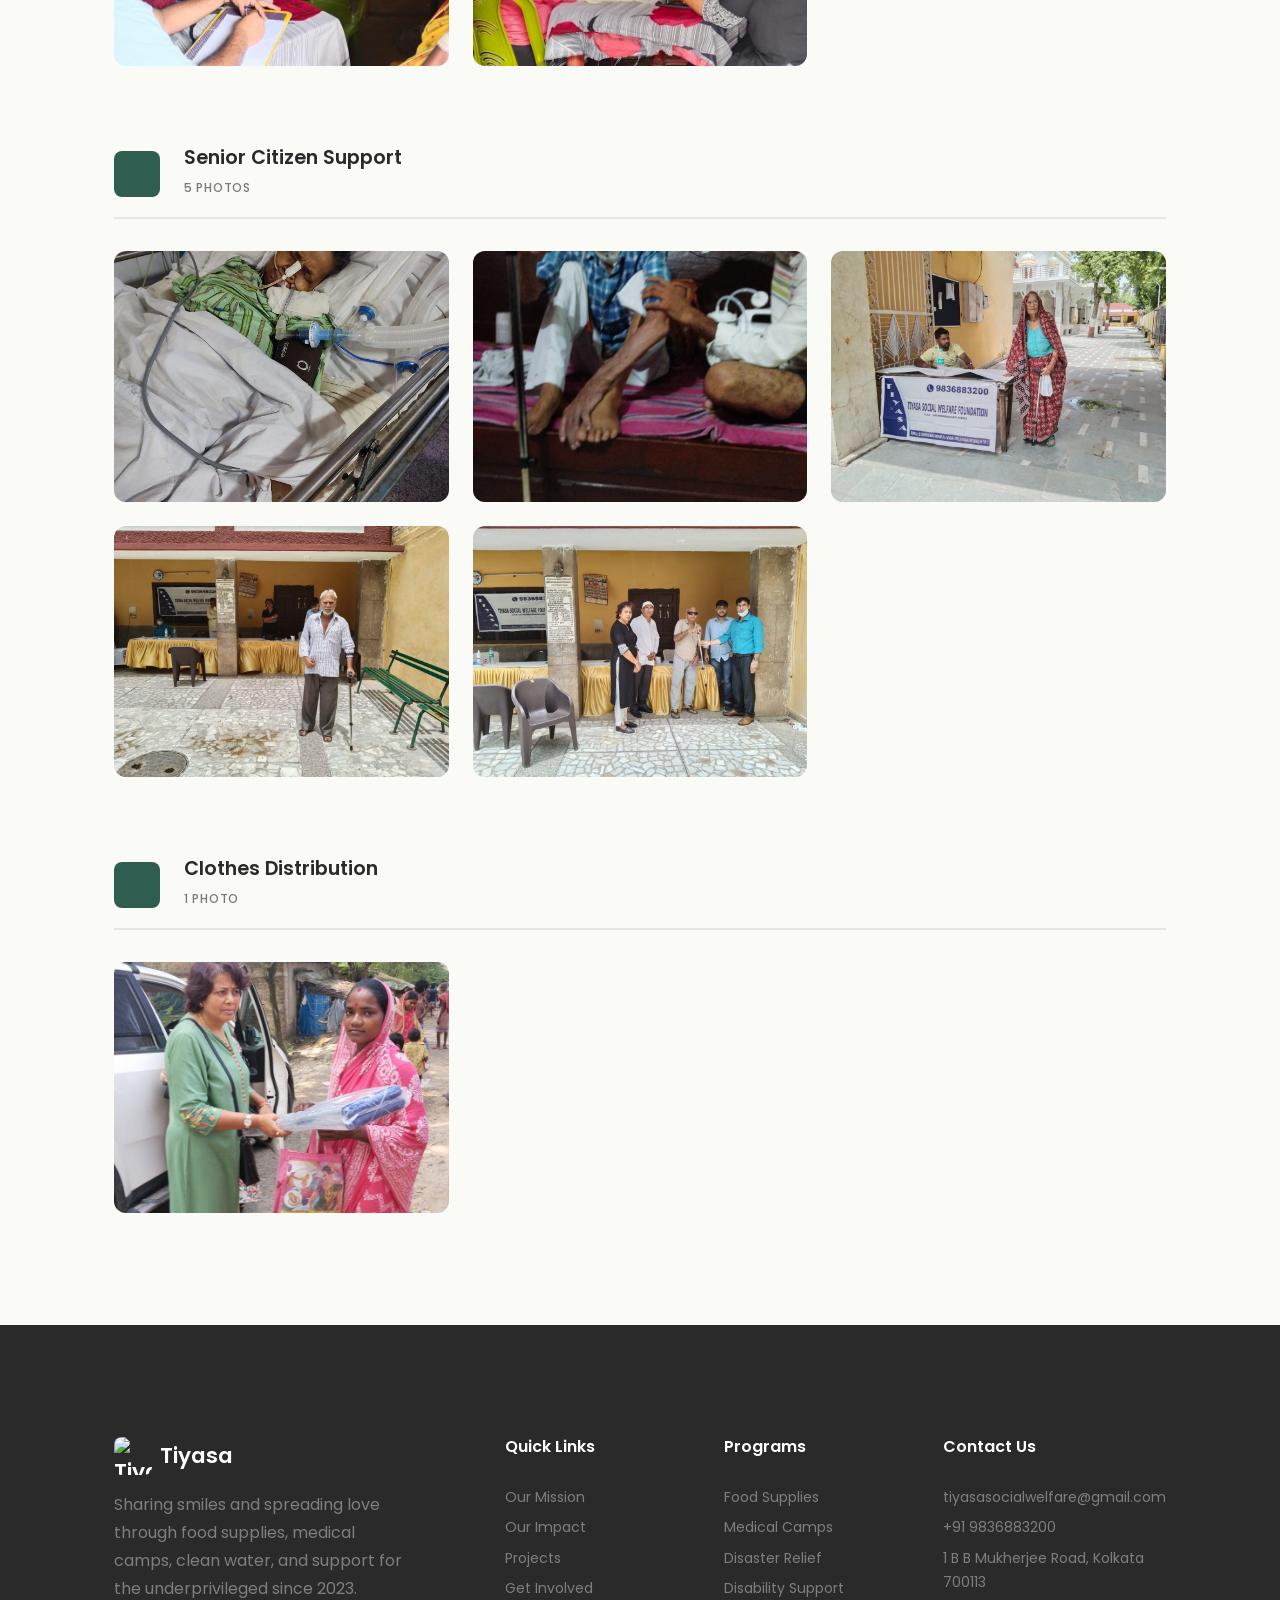
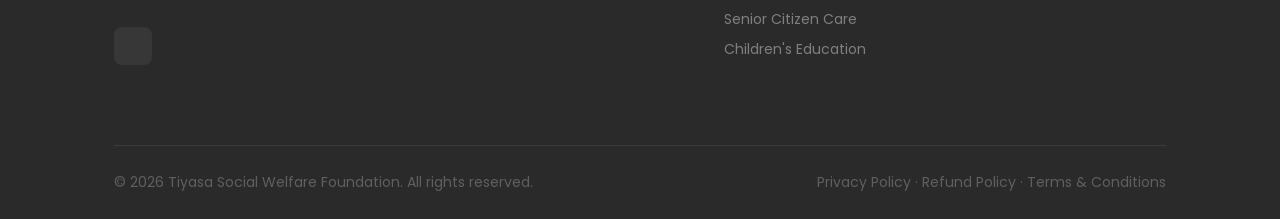
==== commit 46518a03: "Polish UI: fix hero image fitting, clean URLs, and wire footer gallery links" ====
--- a/gallery.html
+++ b/gallery.html
@@ -18,17 +18,17 @@
 
     <nav class="navbar scrolled" id="navbar" aria-label="Primary navigation">
         <div class="container nav-container">
-            <a href="index.html" class="nav-logo" aria-label="Tiyasa Social Welfare Foundation Home">
+            <a href="./" class="nav-logo" aria-label="Tiyasa Social Welfare Foundation Home">
                 <img src="assets/logo.jpg" alt="Tiyasa Logo" class="logo-img" />
                 Tiyasa Foundation
             </a>
 
             <ul class="nav-links" id="navLinks">
-                <li><a href="index.html#mission">Mission</a></li>
-                <li><a href="index.html#impact">Impact</a></li>
-                <li><a href="index.html#projects">Projects</a></li>
-                <li><a href="index.html#involved">Get Involved</a></li>
-                <li><a href="index.html#donate" class="btn btn-primary nav-cta">Donate</a></li>
+                <li><a href="./#mission">Mission</a></li>
+                <li><a href="./#impact">Impact</a></li>
+                <li><a href="./#projects">Projects</a></li>
+                <li><a href="./#involved">Get Involved</a></li>
+                <li><a href="./#donate" class="btn btn-primary nav-cta">Donate</a></li>
             </ul>
 
             <button class="nav-toggle" id="navToggle" aria-label="Toggle navigation menu" aria-expanded="false">
@@ -43,7 +43,7 @@
     <!-- Gallery Hero -->
     <section class="gallery-hero">
         <div class="container">
-            <a href="index.html" class="gallery-back">
+            <a href="./" class="gallery-back">
                 <i class="ph ph-arrow-left"></i> Back to Home
             </a>
             <div class="gallery-hero-content">
@@ -662,7 +662,7 @@
         <div class="container">
             <div class="footer-grid">
                 <div class="footer-brand">
-                    <a href="index.html" class="nav-logo">
+                    <a href="./" class="nav-logo">
                         <img src="assets/logo.jpg" alt="Tiyasa Logo" class="logo-img" />
                         Tiyasa
                     </a>
@@ -678,20 +678,20 @@
 
                 <div class="footer-column">
                     <h4>Quick Links</h4>
-                    <a href="index.html#mission">Our Mission</a>
-                    <a href="index.html#impact">Our Impact</a>
-                    <a href="index.html#projects">Projects</a>
-                    <a href="index.html#involved">Get Involved</a>
+                    <a href="./#mission">Our Mission</a>
+                    <a href="./#impact">Our Impact</a>
+                    <a href="./#projects">Projects</a>
+                    <a href="./#involved">Get Involved</a>
                 </div>
 
                 <div class="footer-column">
                     <h4>Programs</h4>
-                    <a href="#">Food Supplies</a>
-                    <a href="#">Medical Camps</a>
-                    <a href="#">Clean Water</a>
-                    <a href="#">Disability Support</a>
-                    <a href="#">Senior Citizen Care</a>
-                    <a href="#">Children's Education</a>
+                    <a href="./gallery#food-camp">Food Supplies</a>
+                    <a href="./gallery#medical-camp">Medical Camps</a>
+                    <a href="./gallery#disaster-relief">Disaster Relief</a>
+                    <a href="./gallery#disability-support">Disability Support</a>
+                    <a href="./gallery#senior-citizen-support">Senior Citizen Care</a>
+                    <a href="./gallery#child-support">Children's Education</a>
                 </div>
 
                 <div class="footer-column">
--- a/css/styles.css
+++ b/css/styles.css
@@ -490,6 +490,7 @@
     width: 100%;
     height: 100%;
     object-fit: cover;
+    object-position: center 20%;
     opacity: 0;
     transition: opacity 1.2s ease-in-out;
     will-change: opacity;
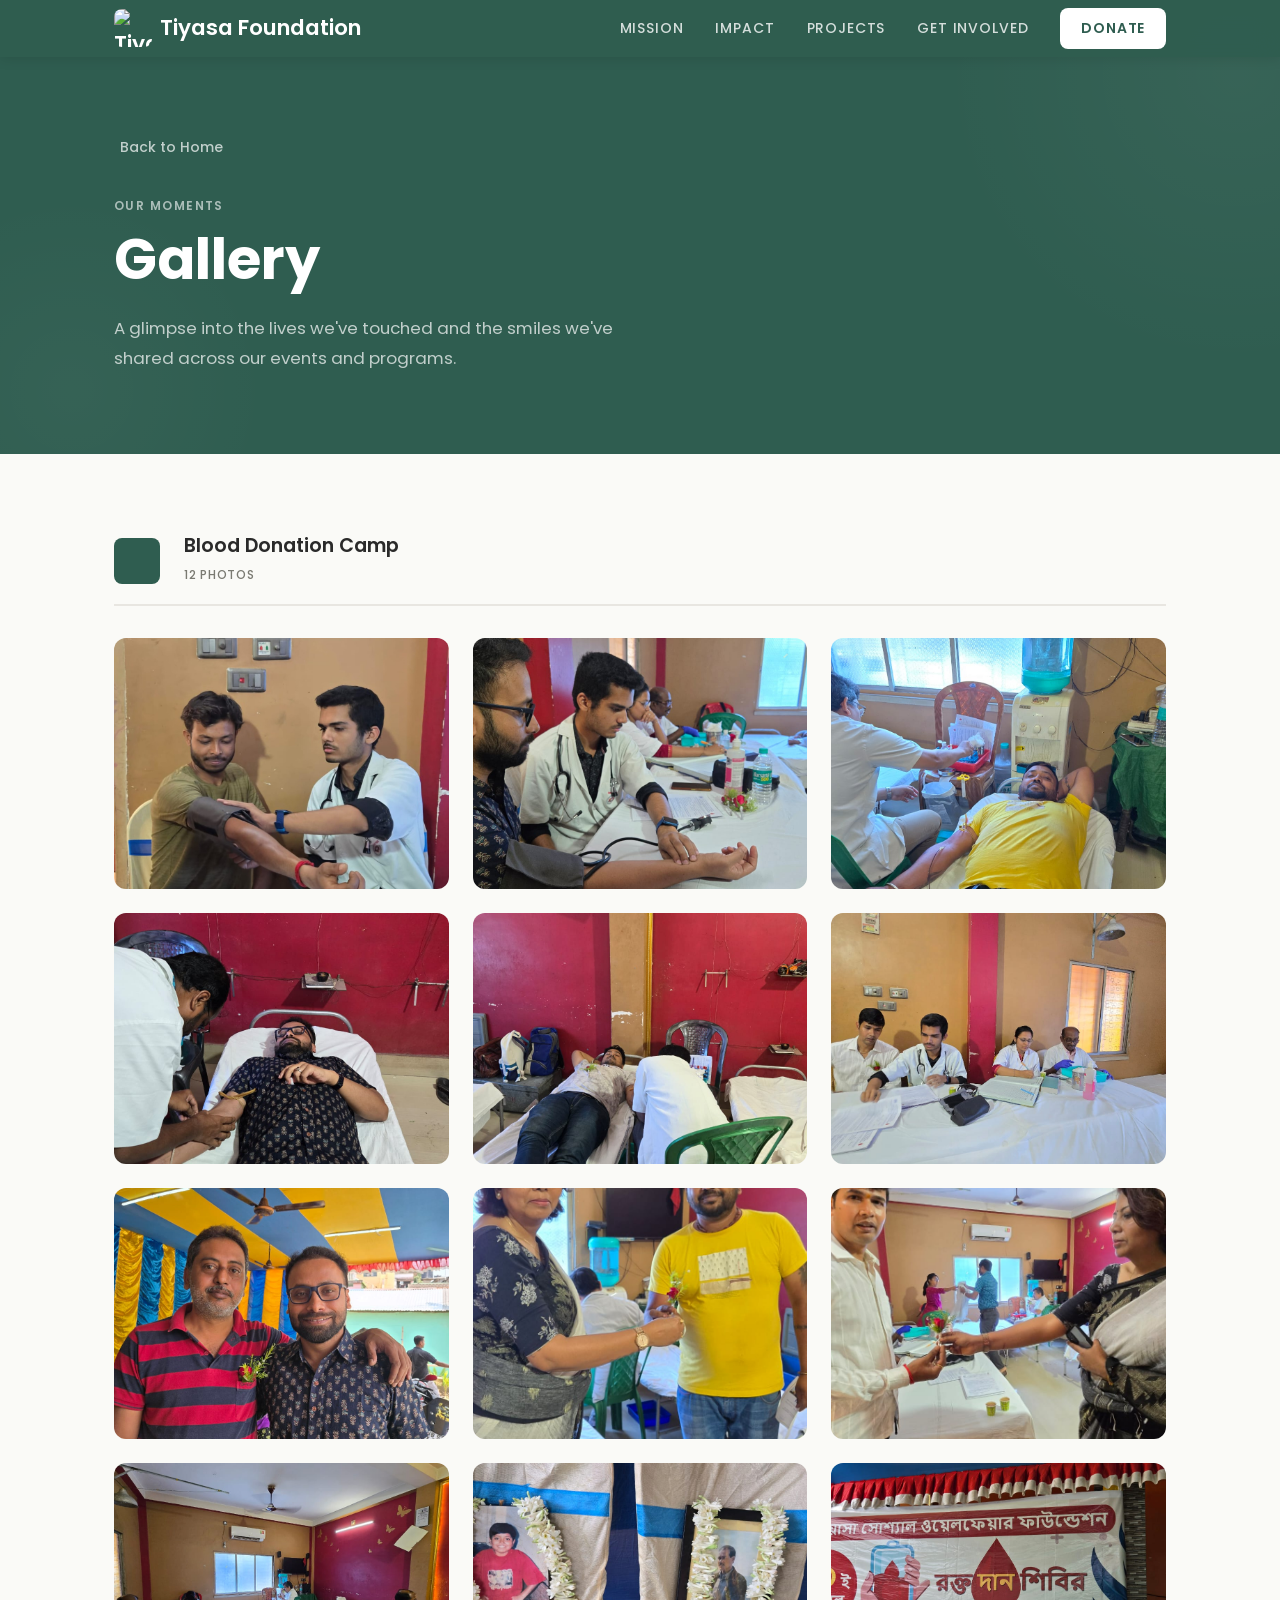
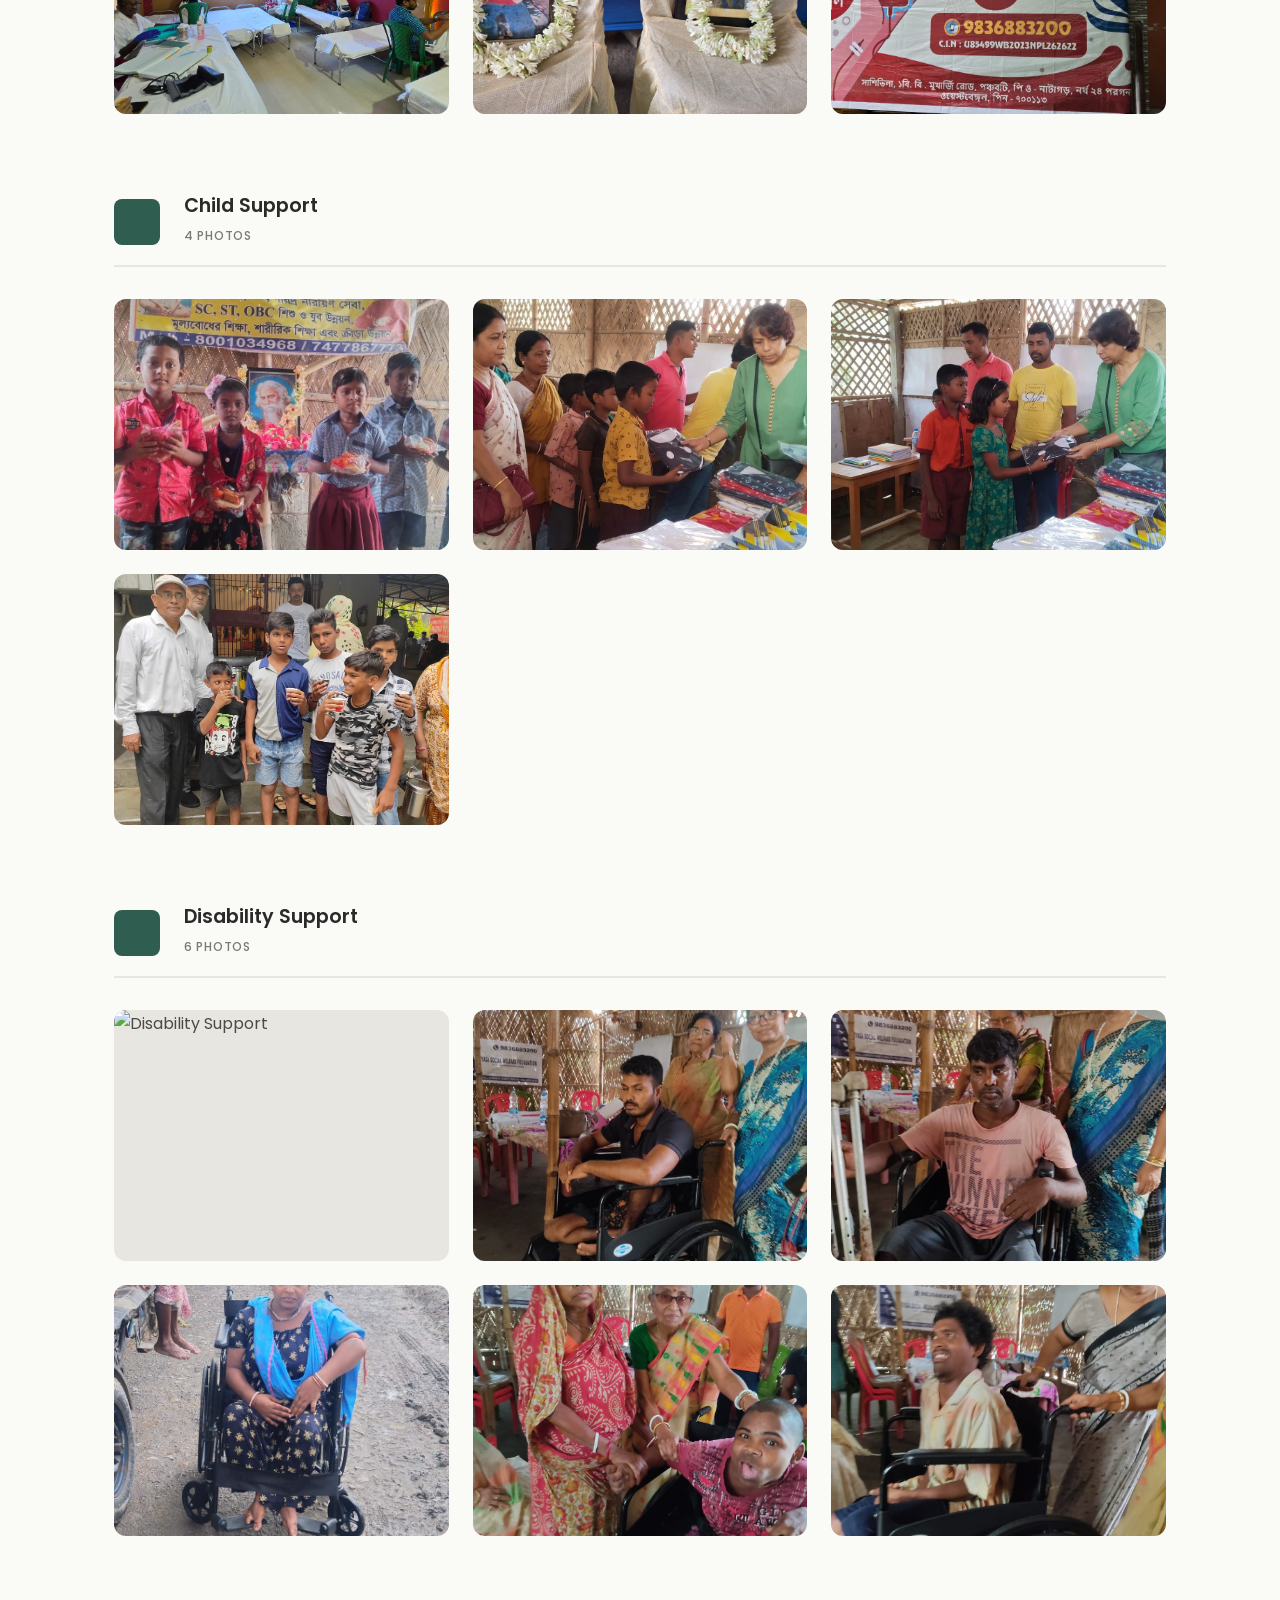
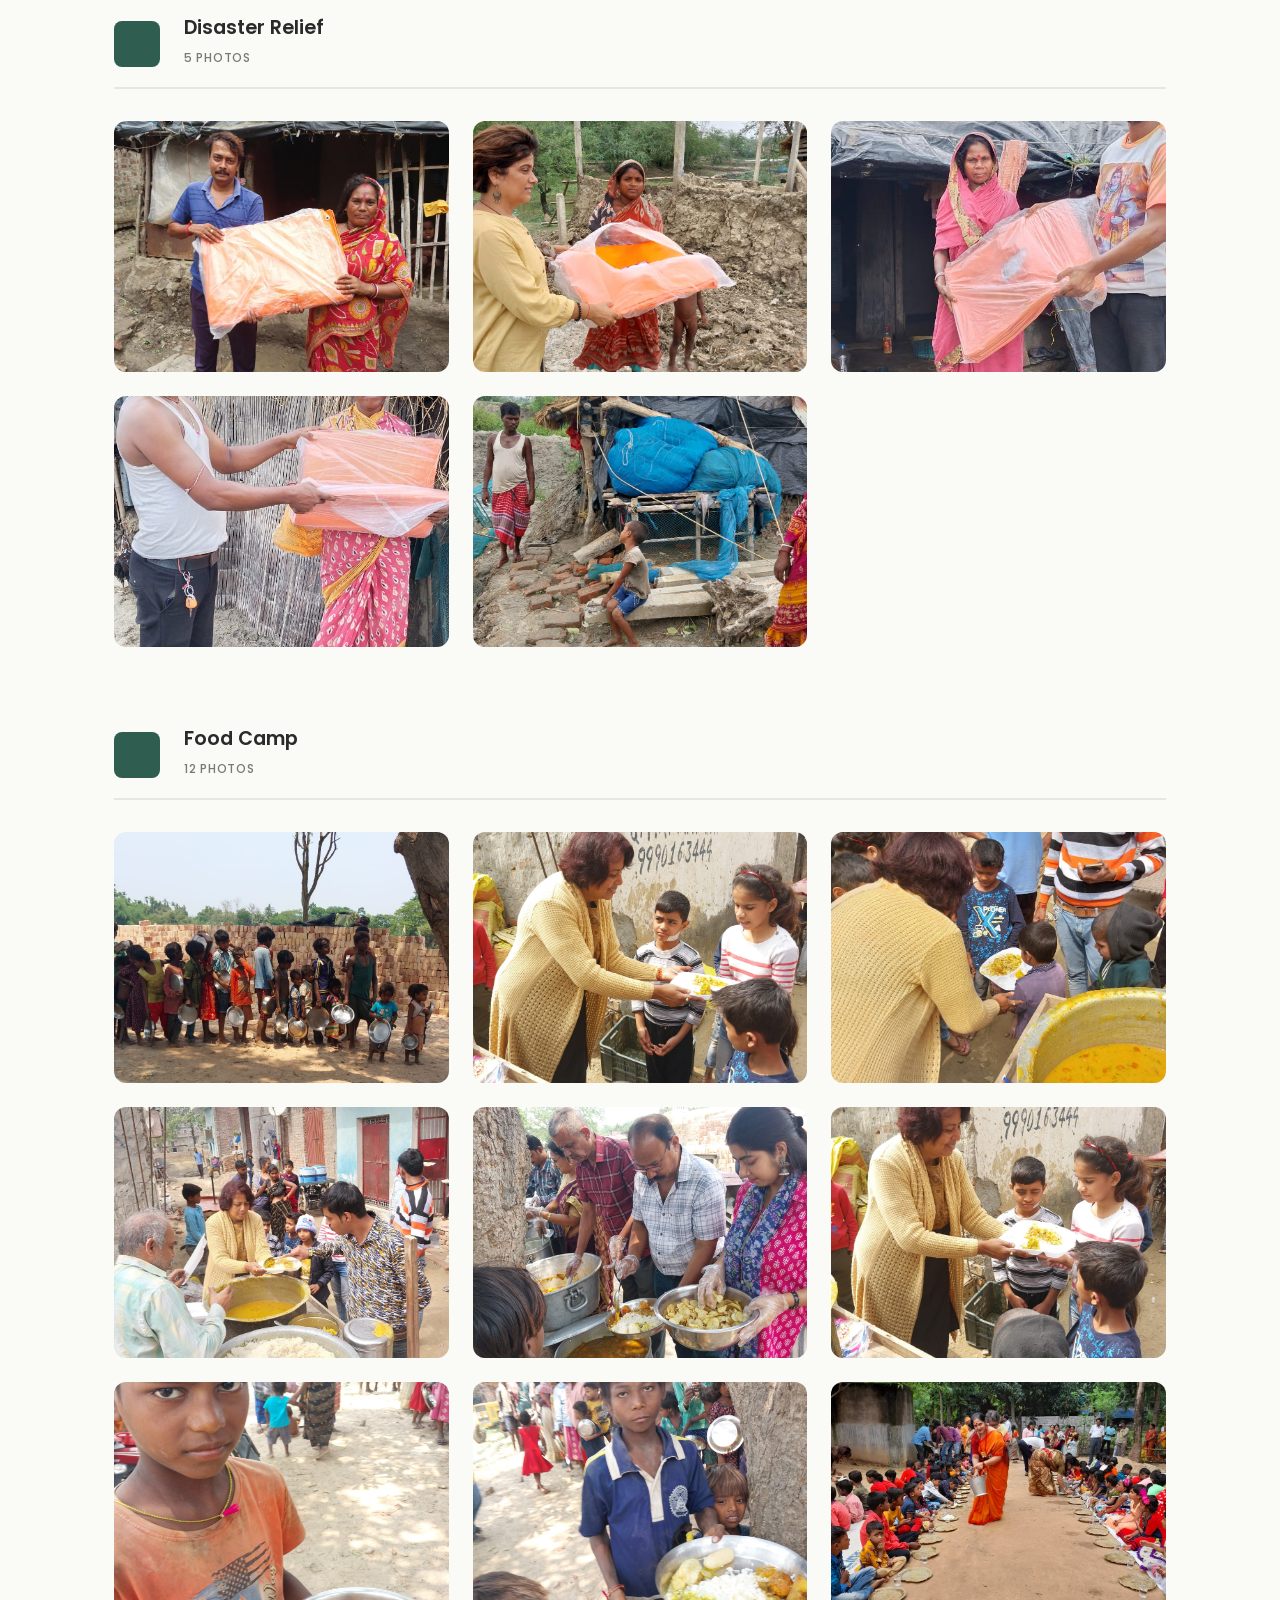
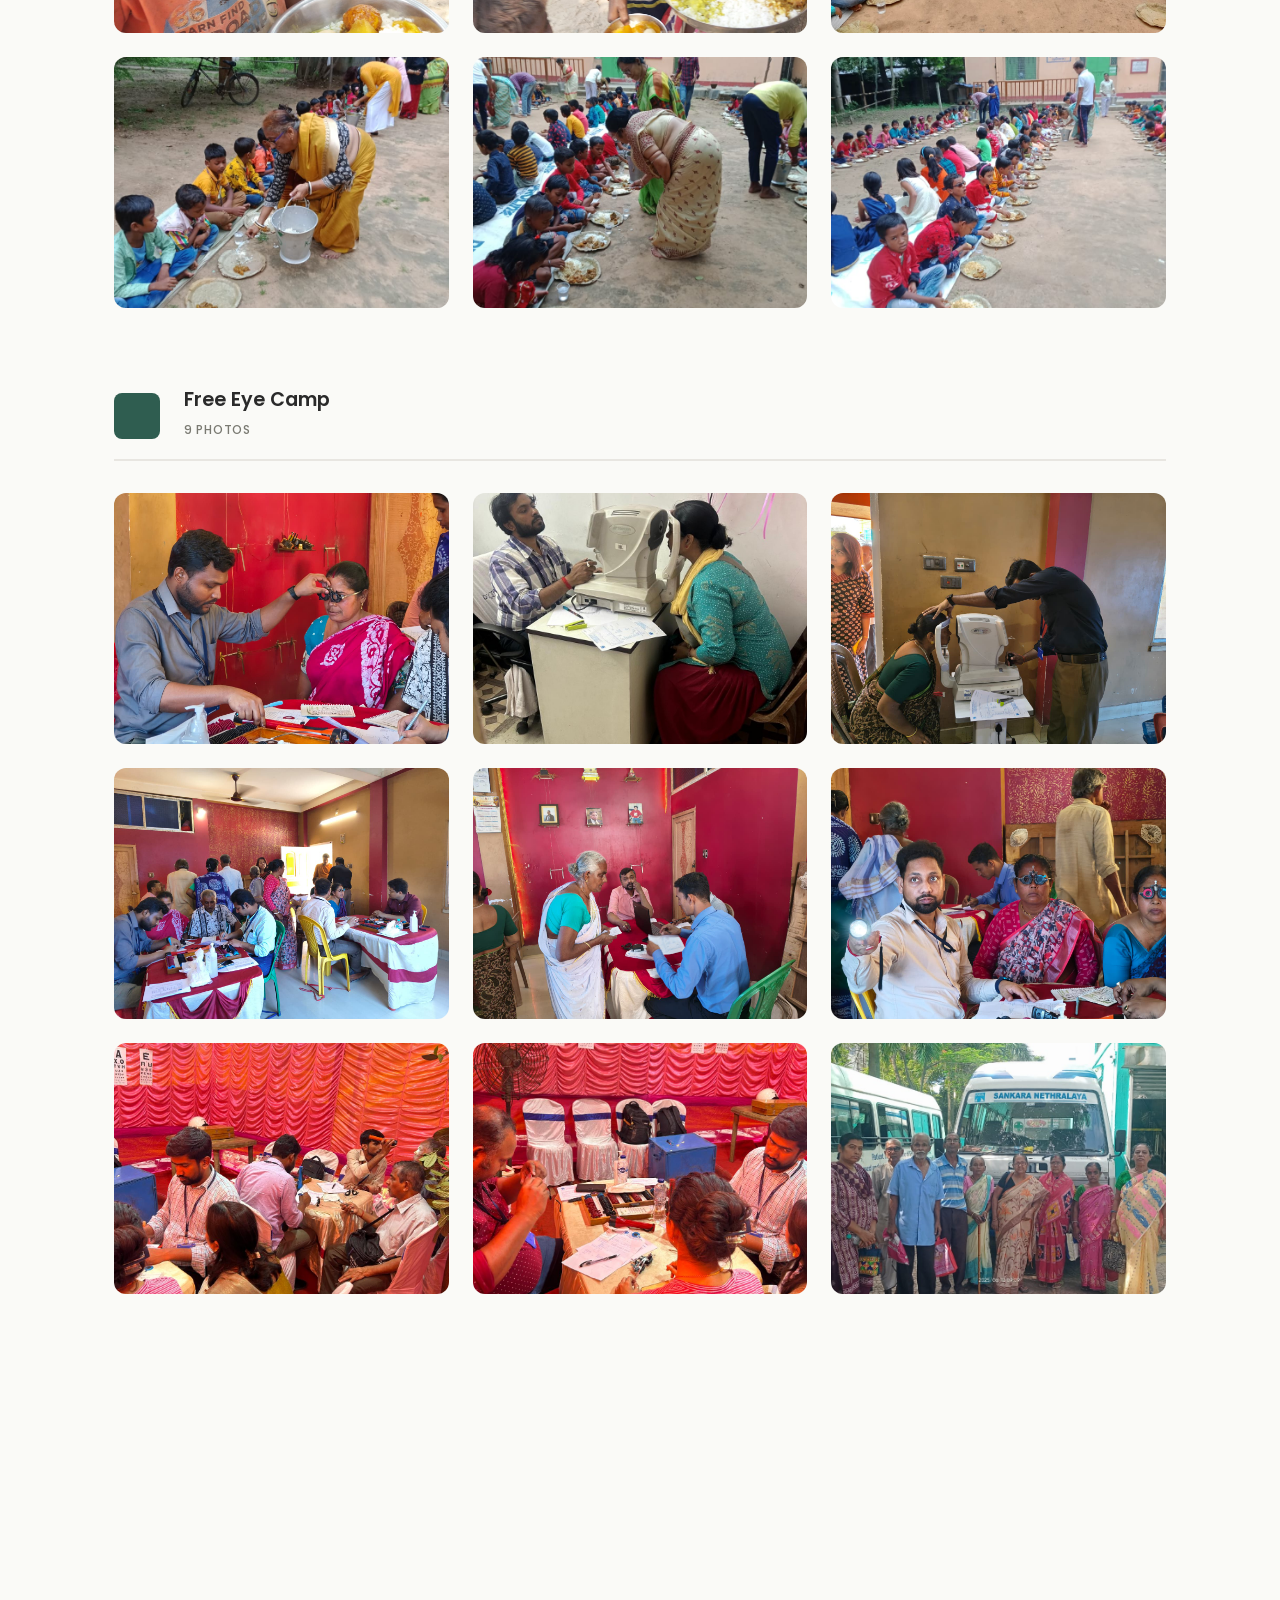
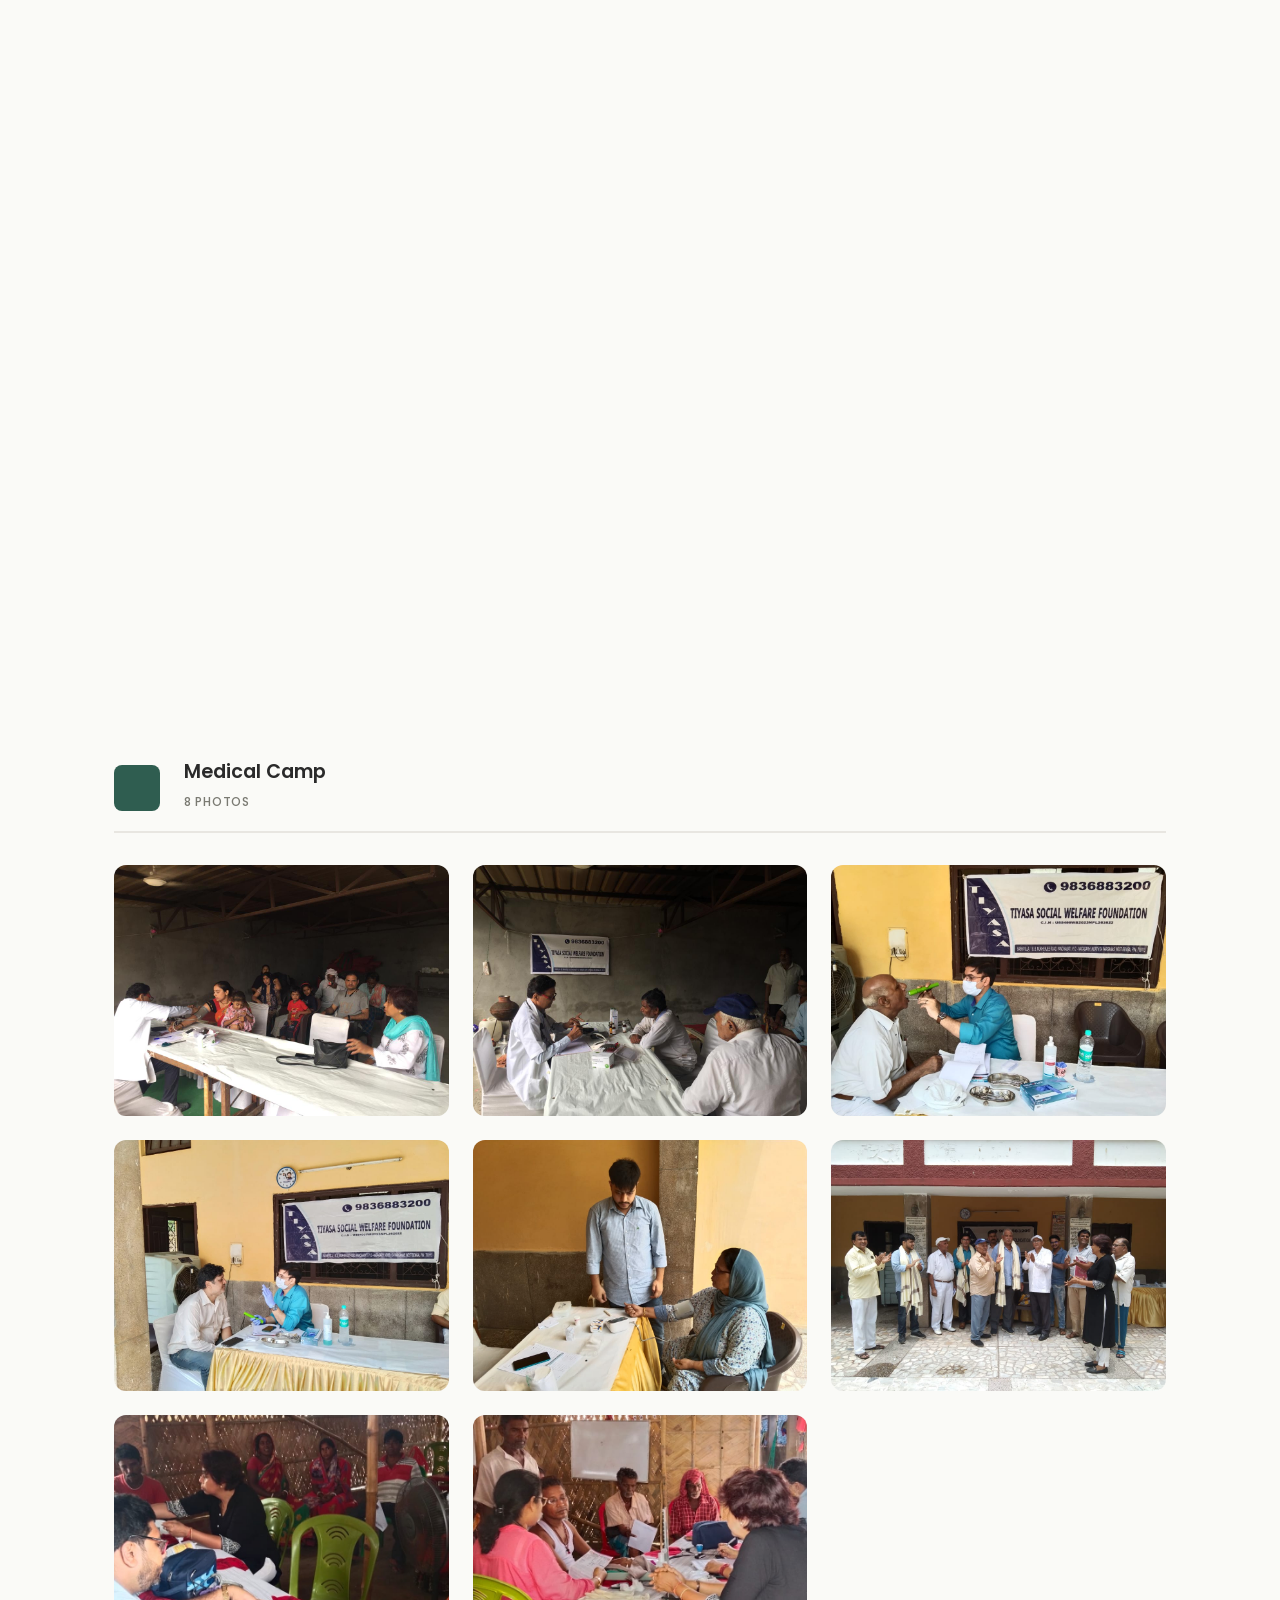
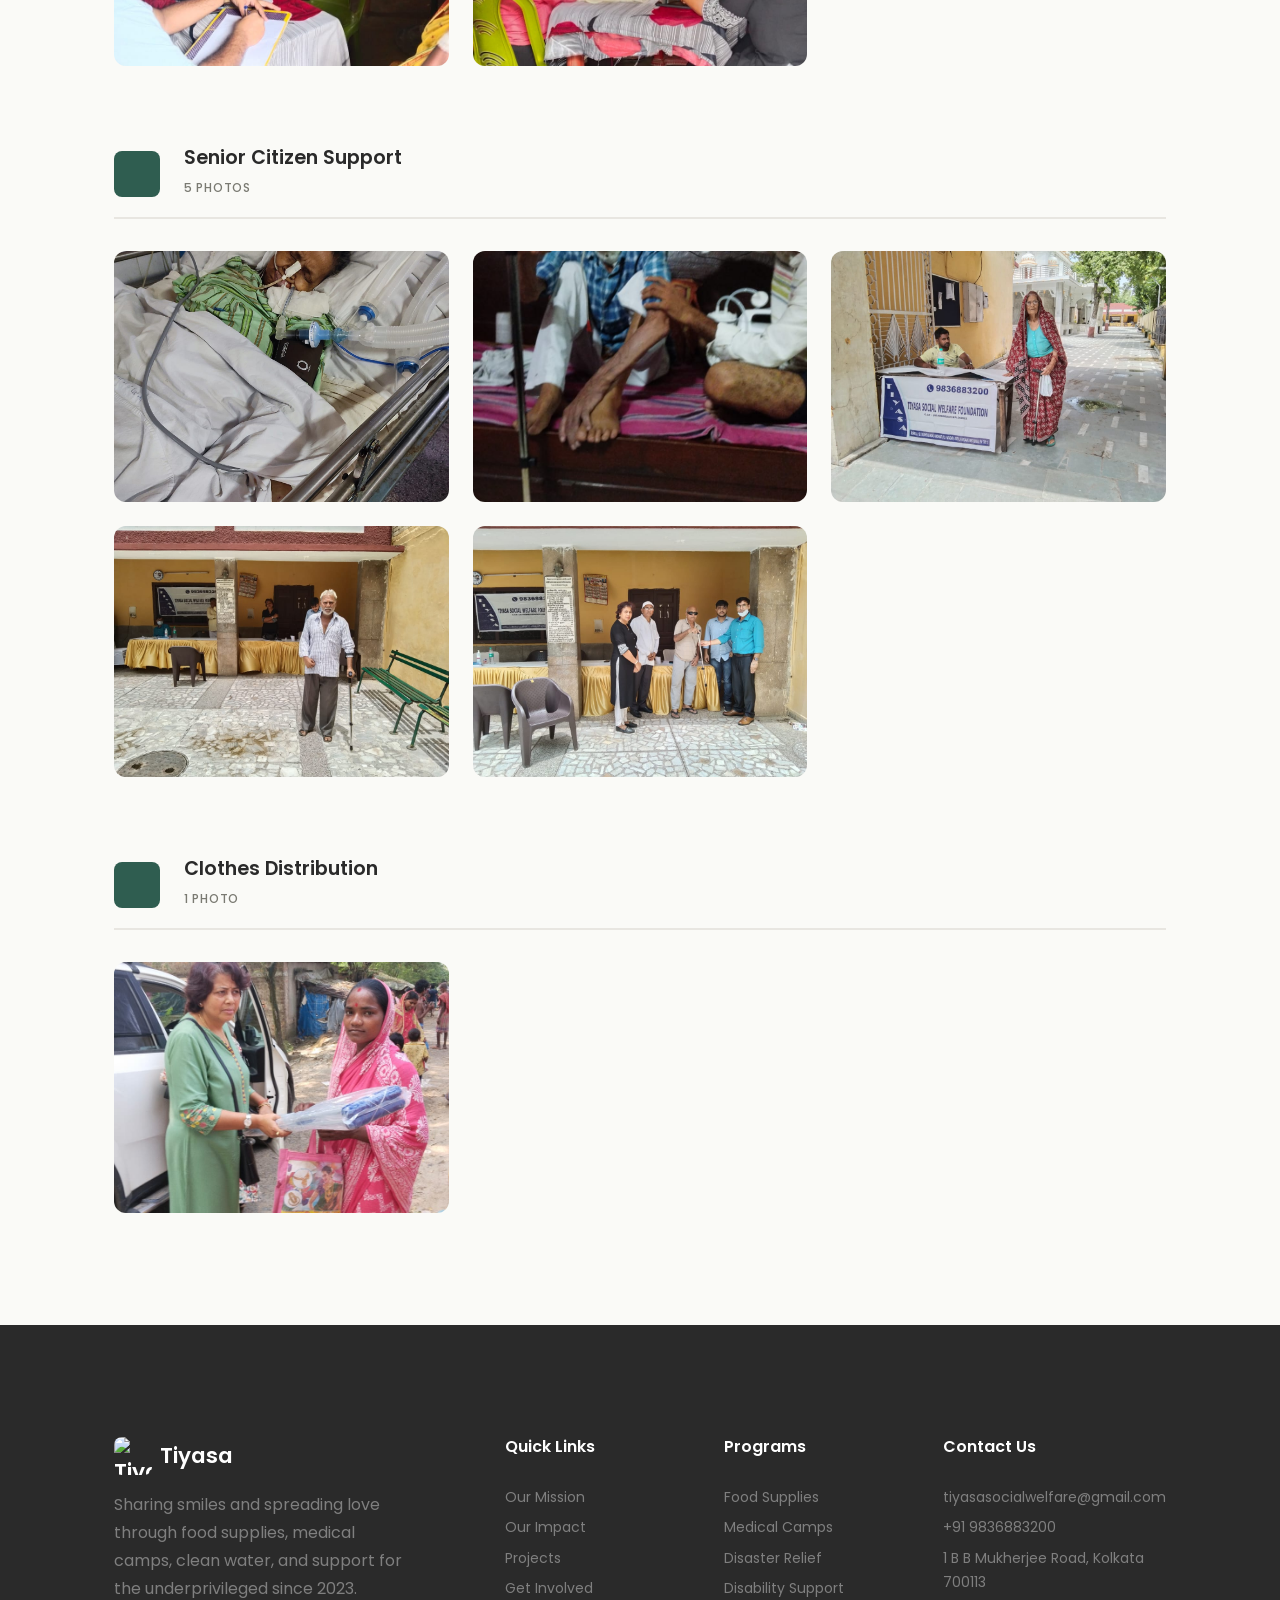
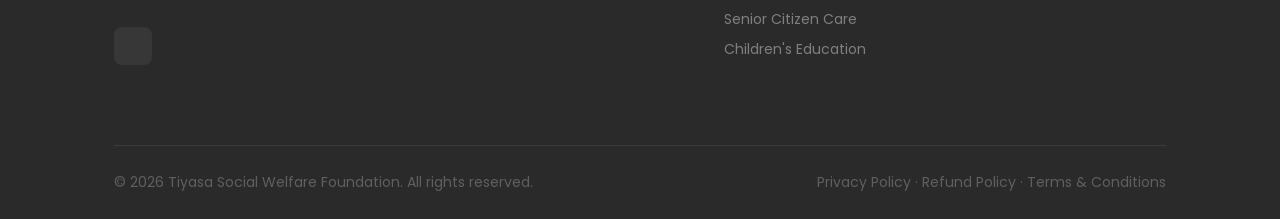
==== commit a19a35d0: "UI tweak: Adjust top badge, hero frame aspect-ratio, and specific URLs" ====
--- a/gallery.html
+++ b/gallery.html
@@ -4,7 +4,7 @@
 <head>
     <meta charset="UTF-8" />
     <meta name="viewport" content="width=device-width, initial-scale=1.0" />
-    <title>Gallery — Tiyasa Social Welfare Foundation</title>
+    <title>Gallery</title>
     <meta name="description"
         content="Browse photos from Tiyasa Foundation's events — food drives, medical camps, eye checkup camps, relief efforts, and more." />
     <meta name="theme-color" content="#1A1A2E" />
--- a/css/styles.css
+++ b/css/styles.css
@@ -356,7 +356,8 @@
 
 .hero-top-badge {
     text-align: left;
-    margin-bottom: var(--space-md);
+    margin-bottom: var(--space-lg);
+    margin-top: -1rem;
 }
 
 .hero-badge {
@@ -477,7 +478,8 @@
 .hero-slideshow {
     position: relative;
     width: 100%;
-    aspect-ratio: 21 / 9;
+    aspect-ratio: 16 / 9;
+    max-height: 600px;
     border-radius: var(--radius-lg);
     overflow: hidden;
     border: 4px solid var(--clr-white);
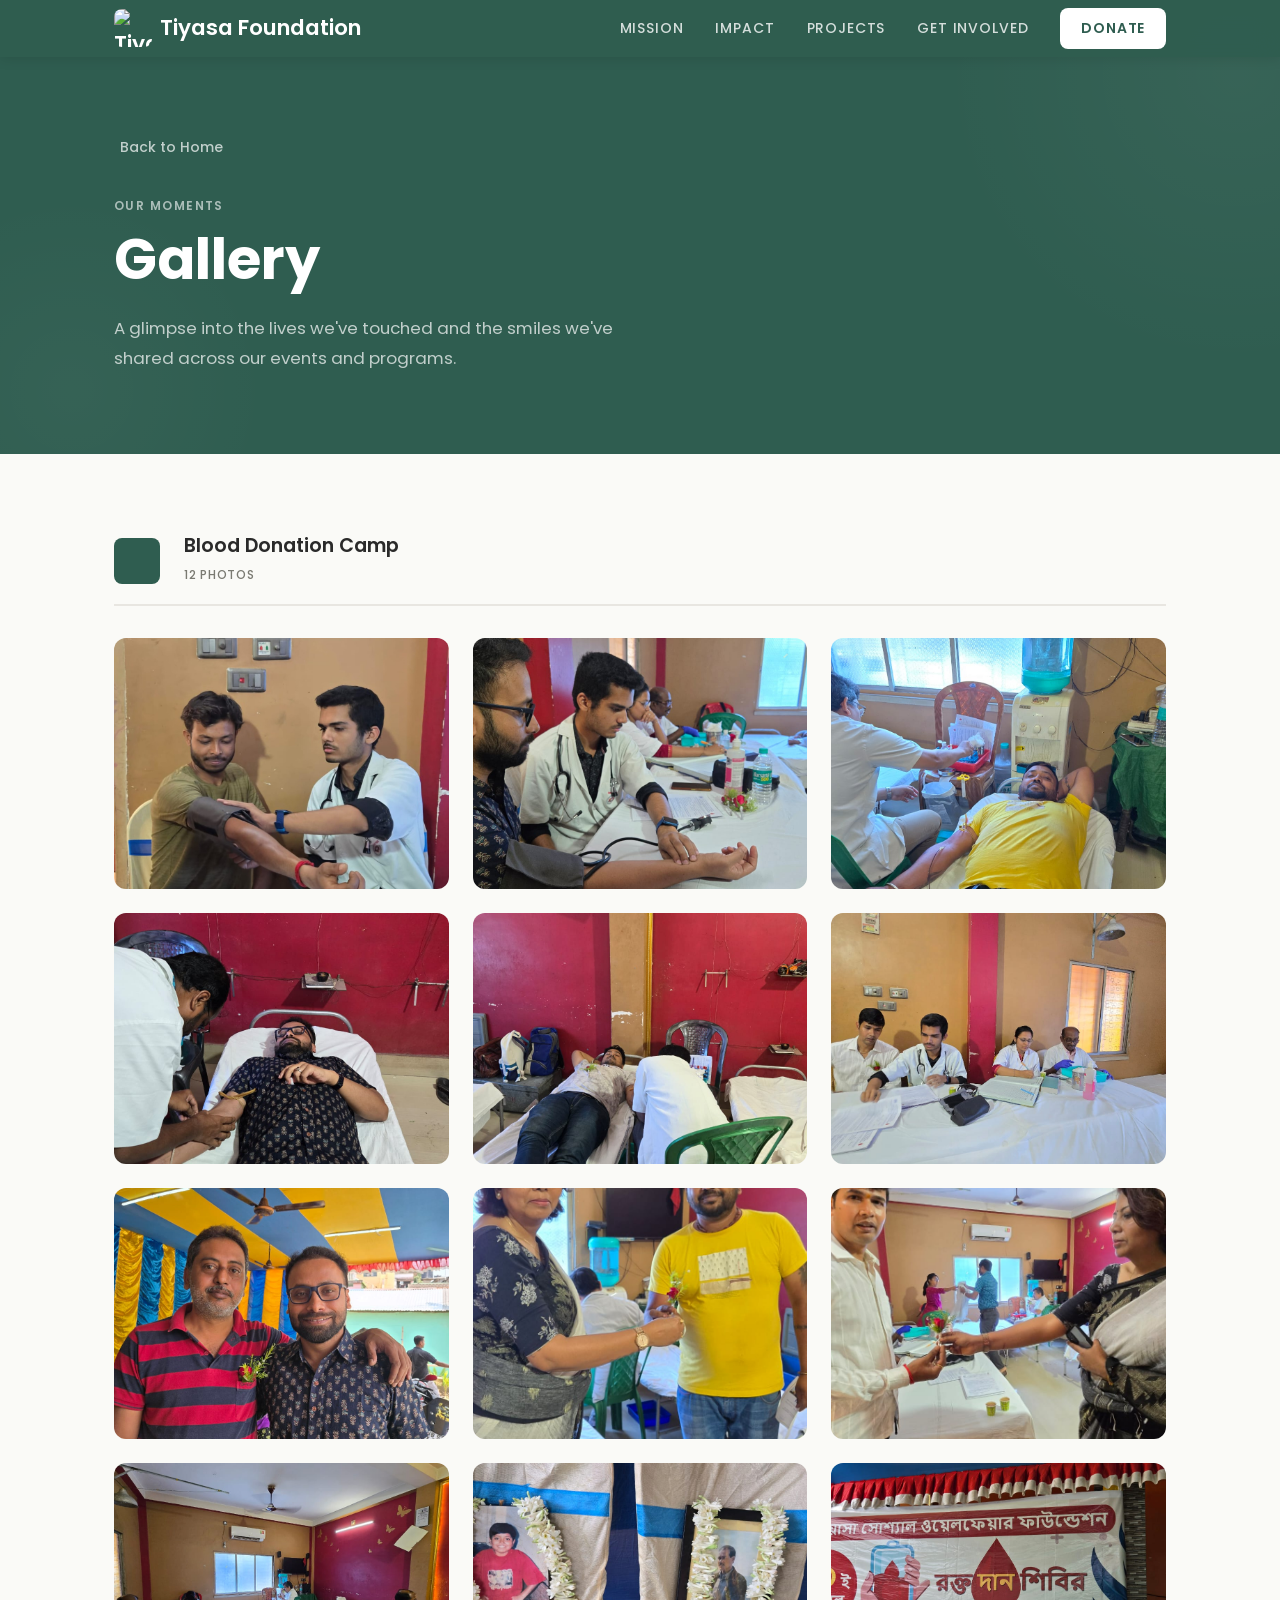
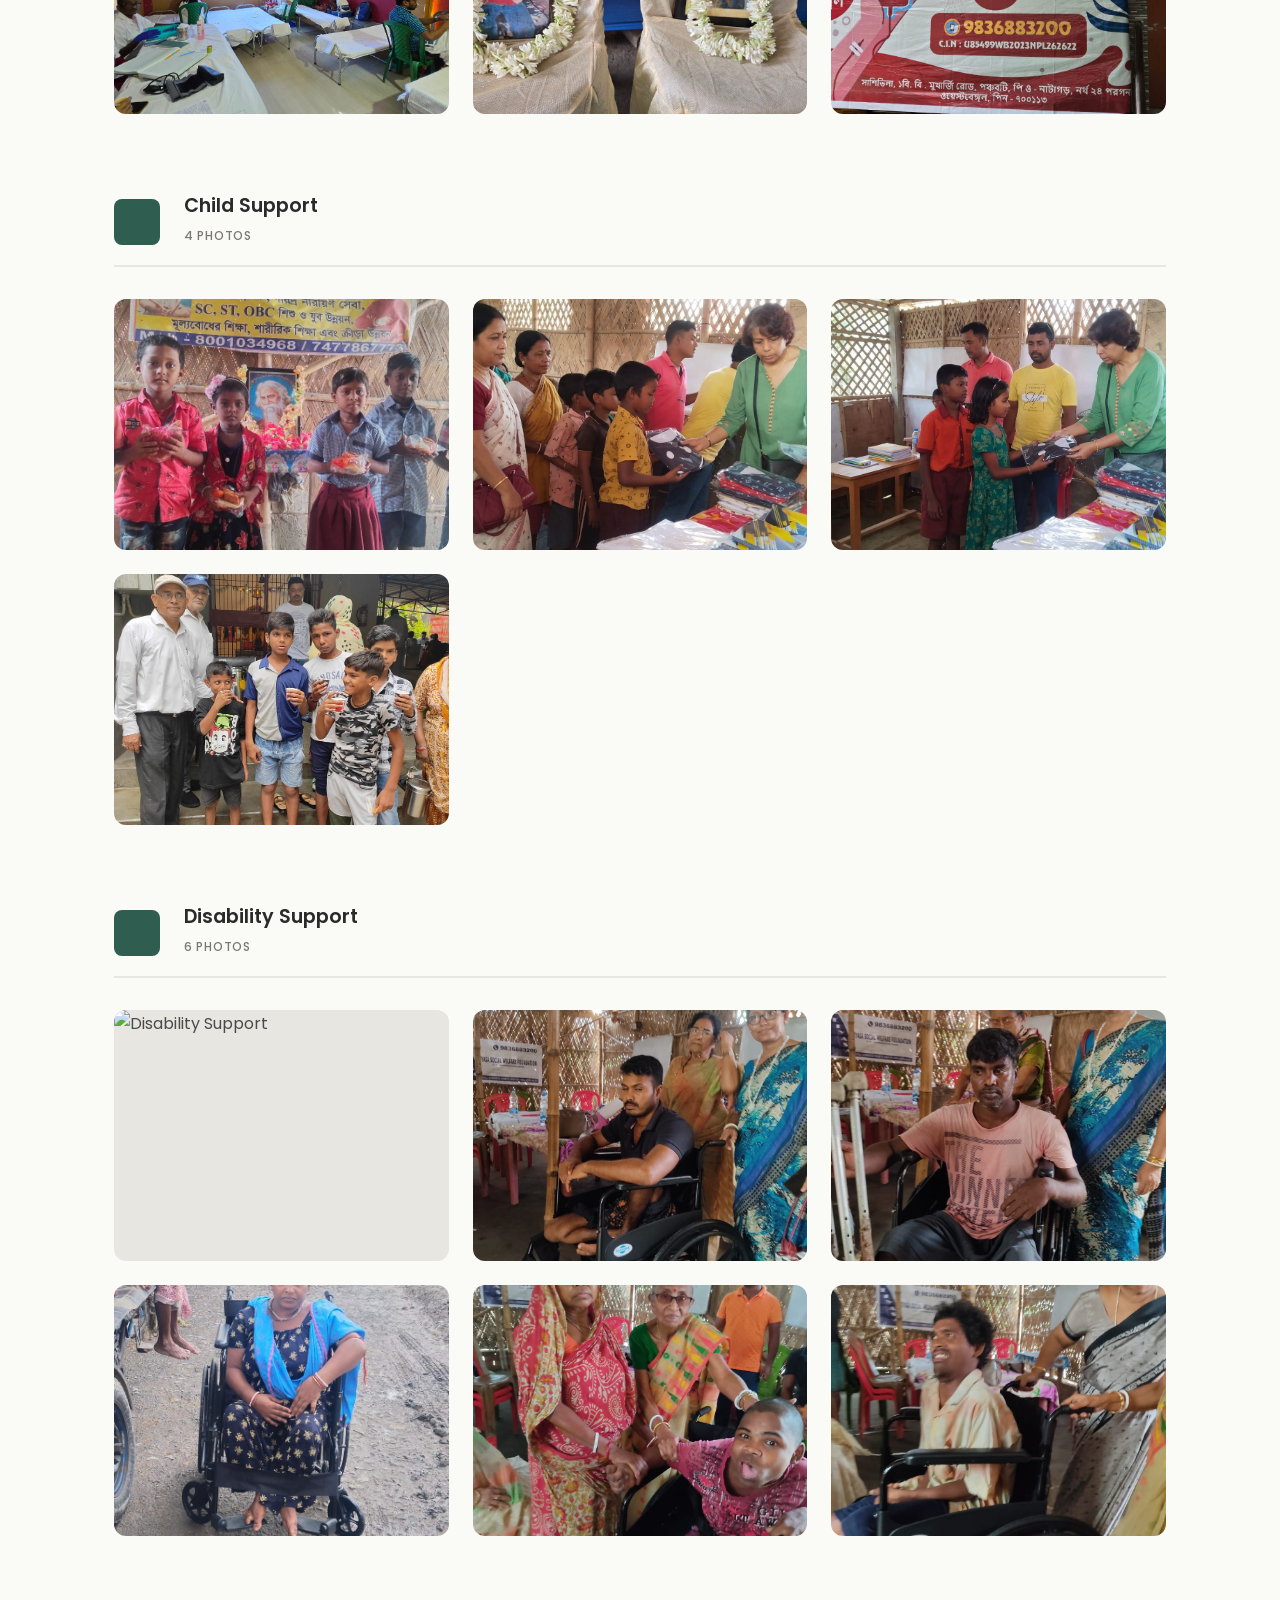
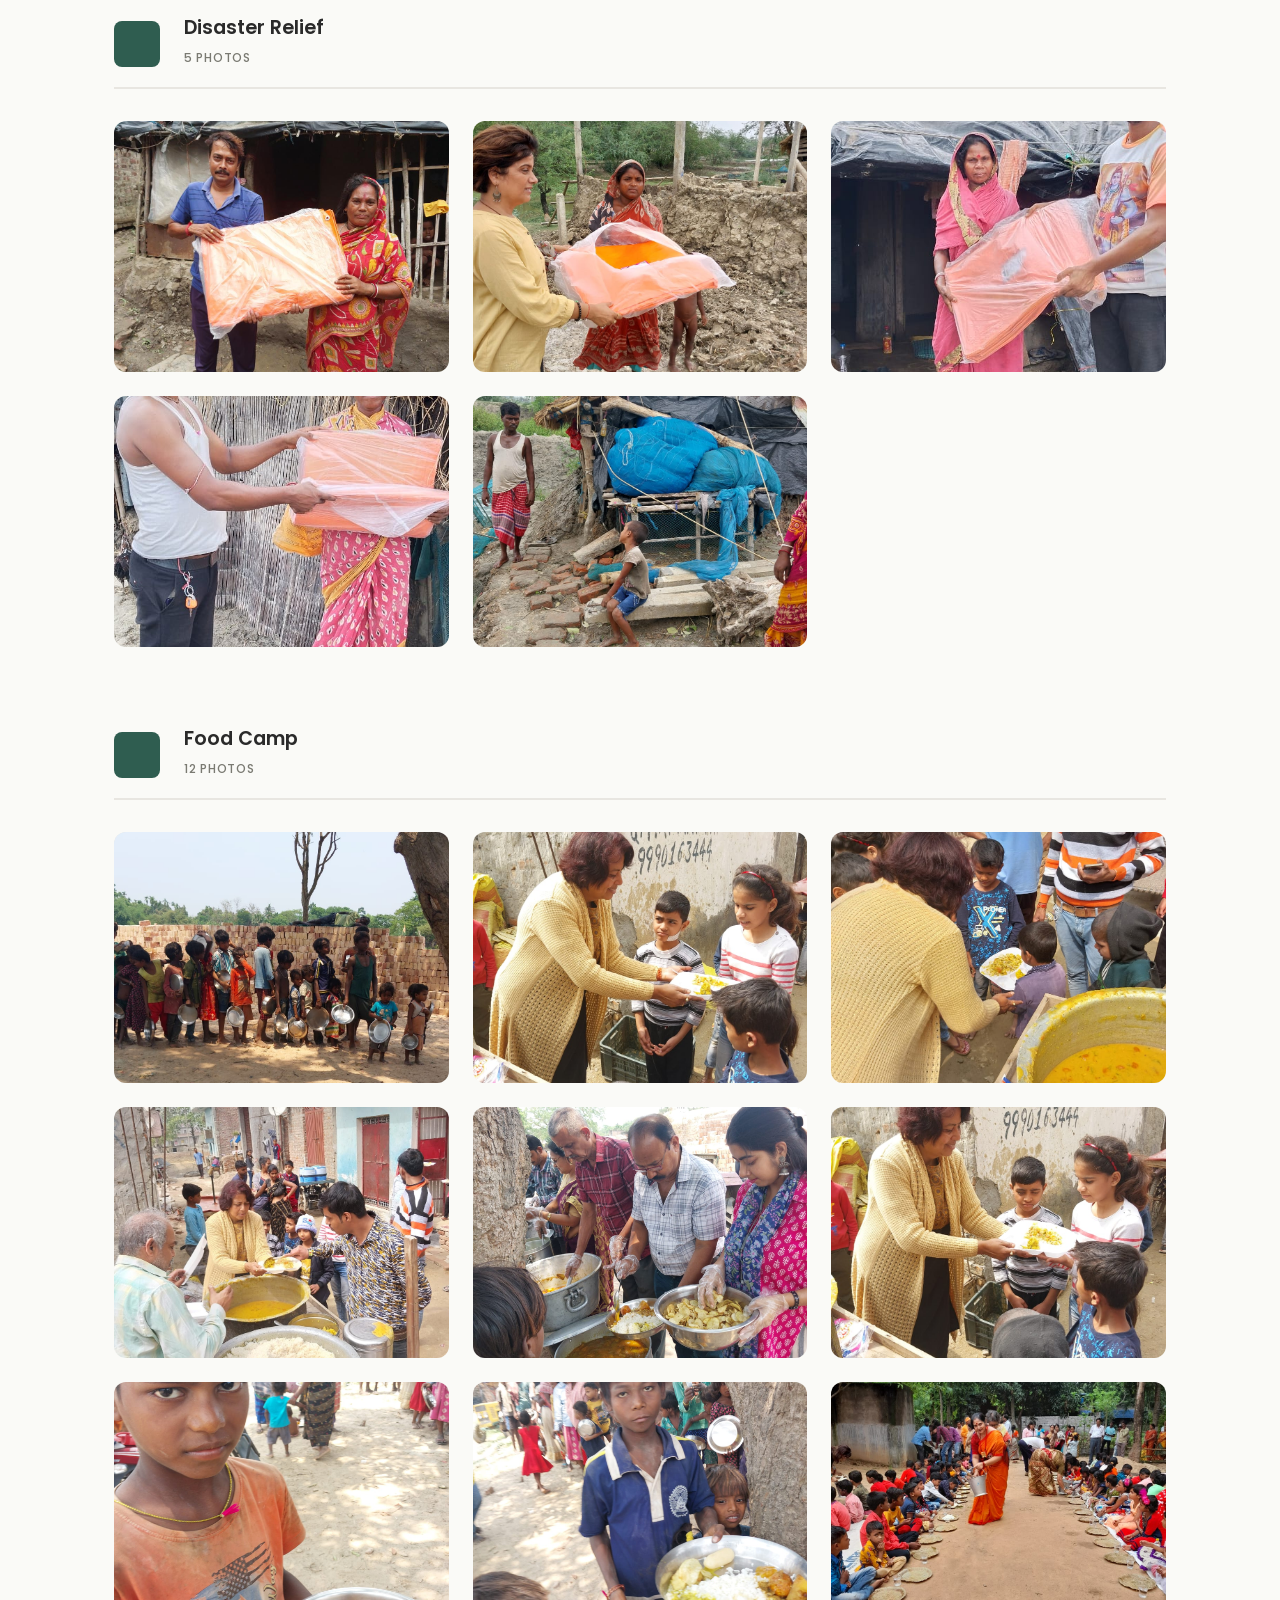
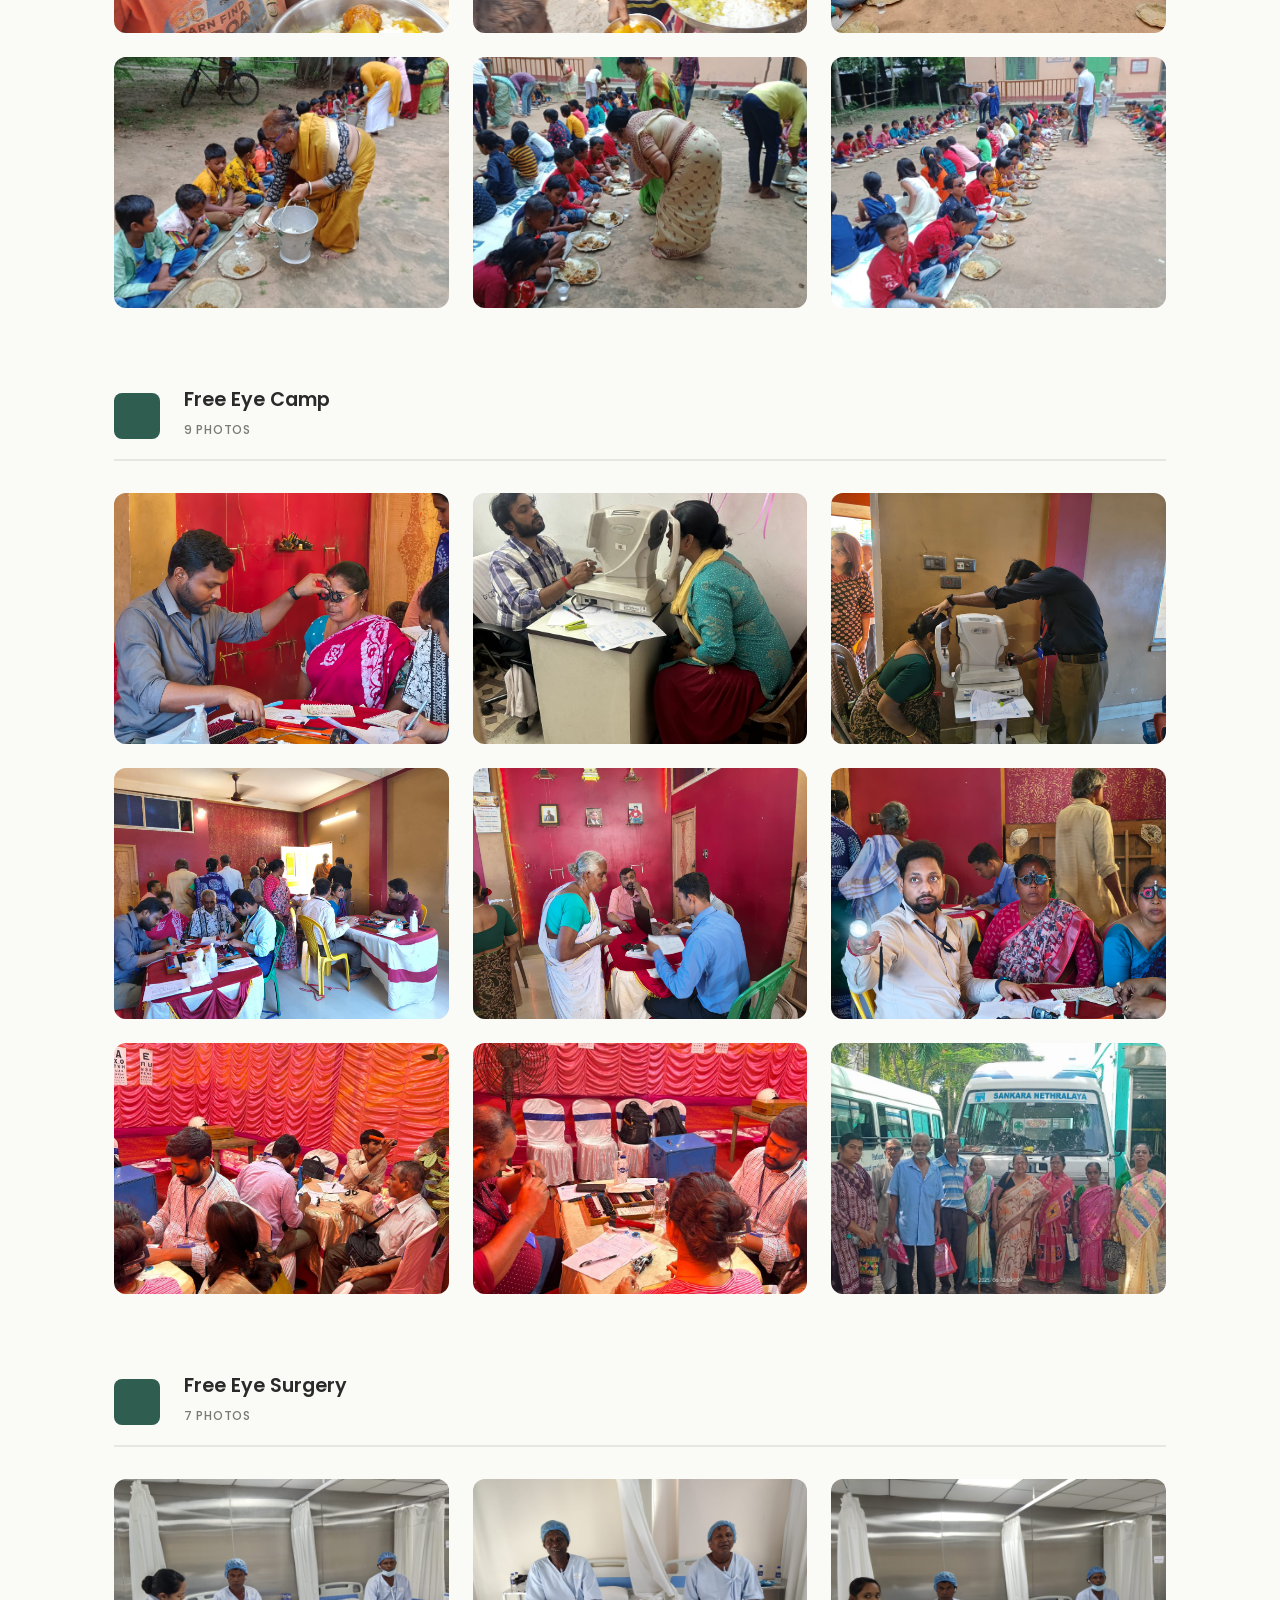
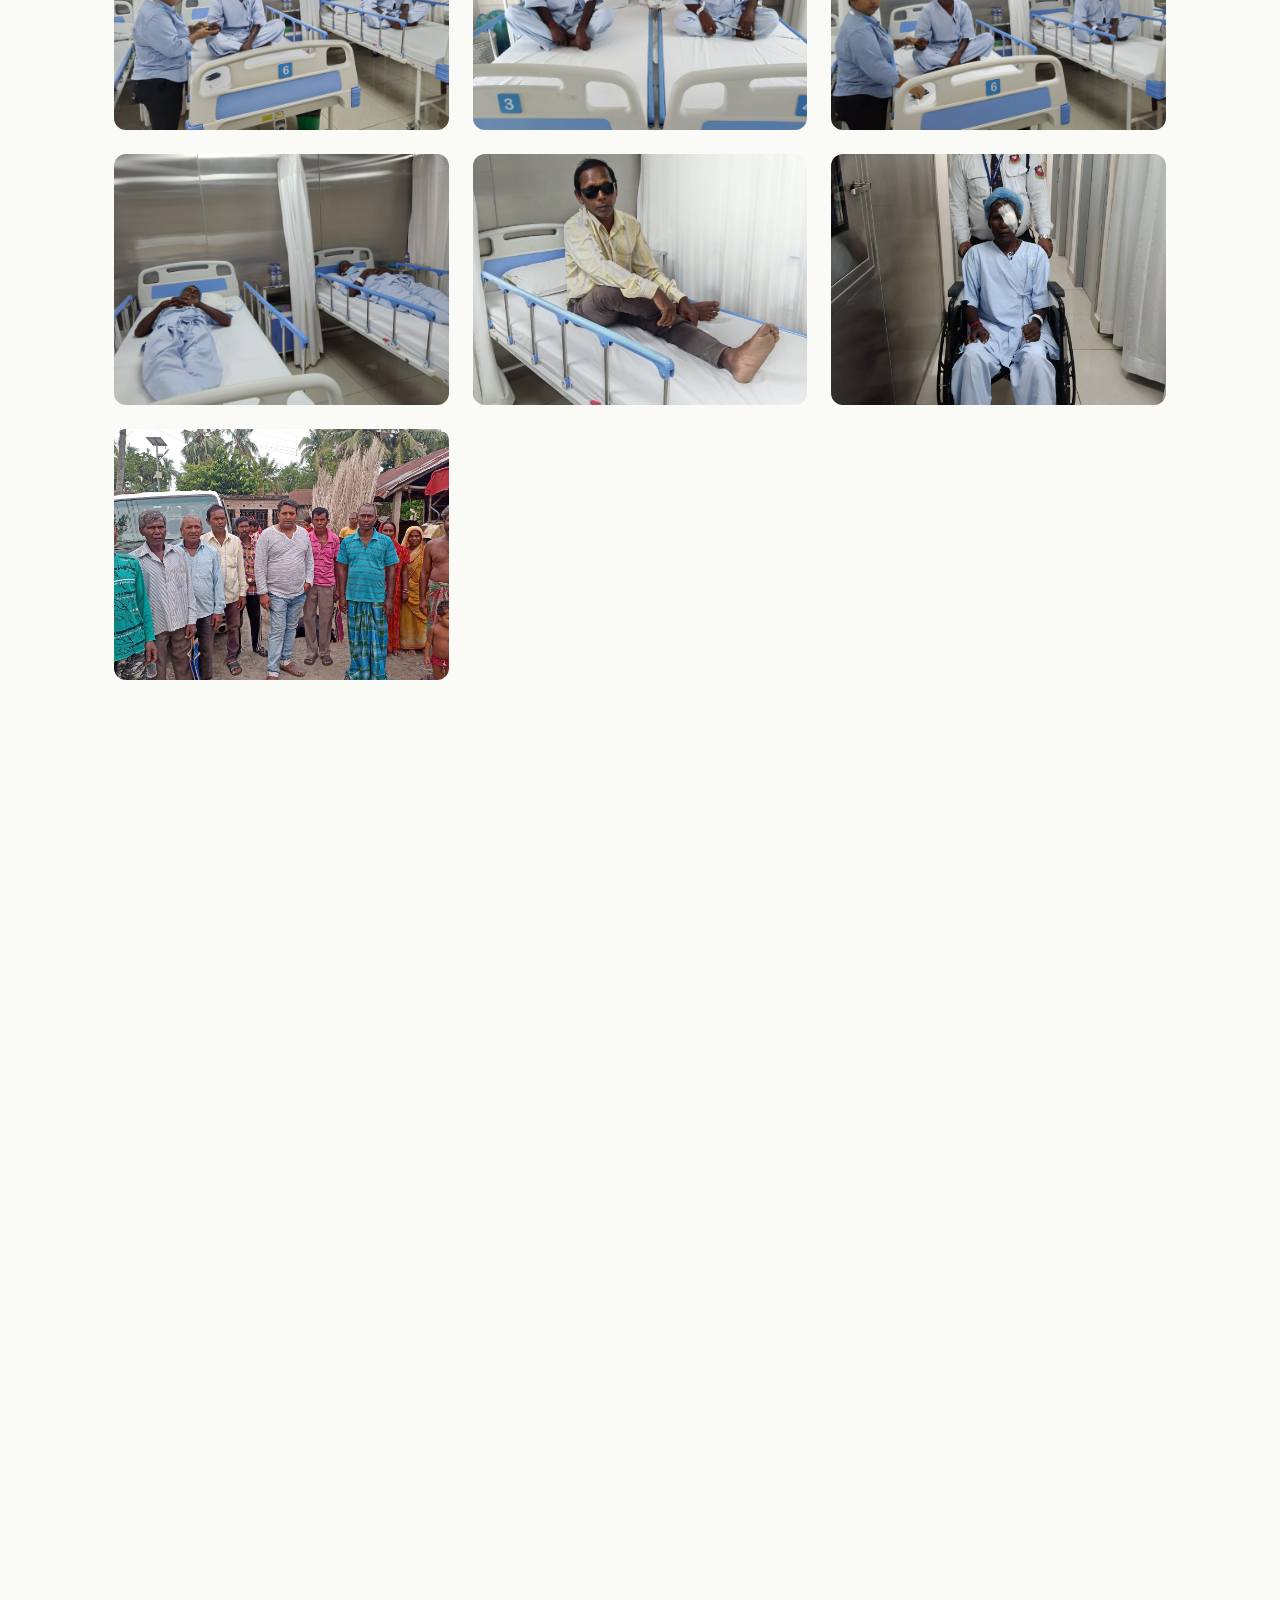
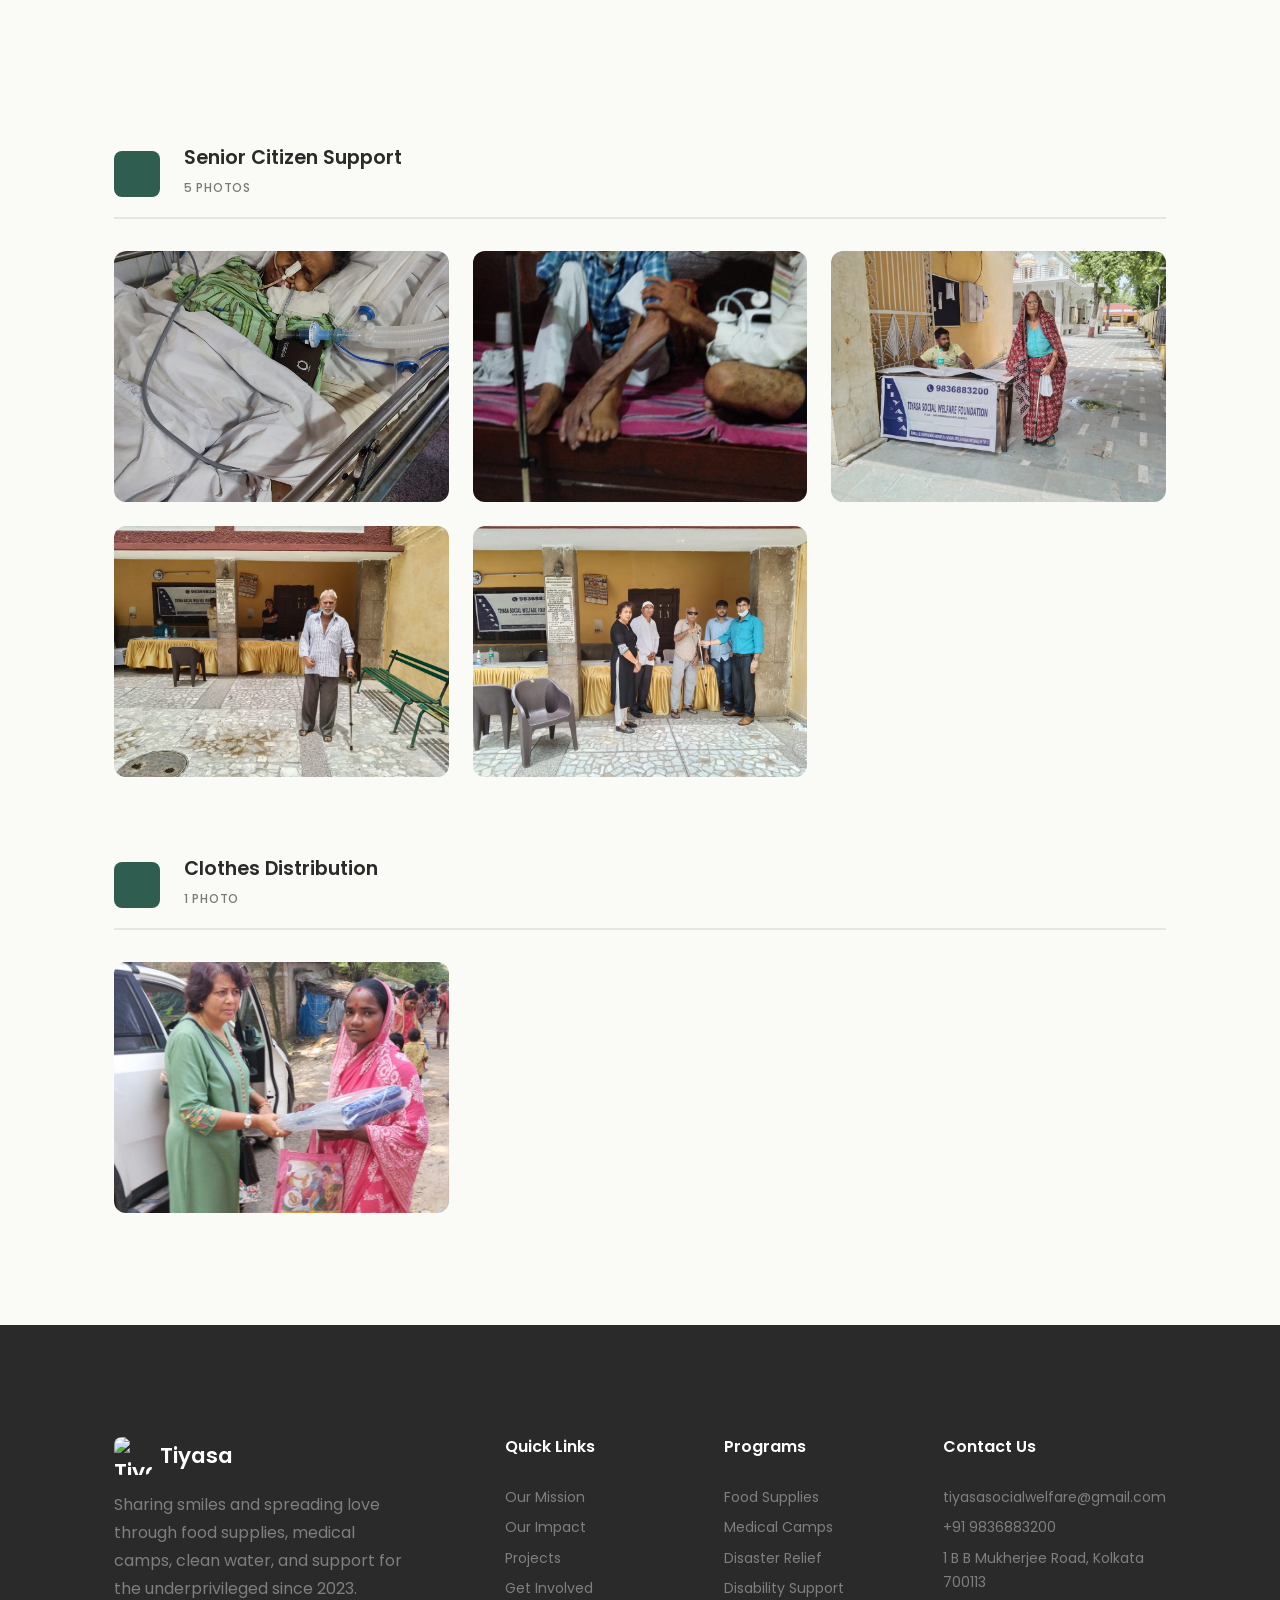
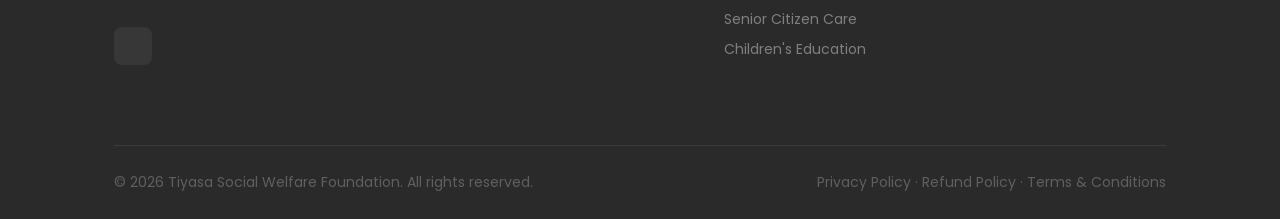
==== commit d5e4e993: "Final Handover Checks: Replace Clean Water, update counters, fix target blanks, shift image" ====
--- a/gallery.html
+++ b/gallery.html
@@ -671,7 +671,7 @@
                         clean water, and support for the underprivileged since 2023.
                     </p>
                     <div class="footer-socials">
-                        <a href="https://twitter.com/Tiyasa2023" target="_blank" rel="noopener" class="social-link"
+                        <a href="https://twitter.com/Tiyasa2023" target="_blank" rel="noopener noreferrer" class="social-link"
                             aria-label="Twitter"><i class="ph ph-twitter-logo"></i></a>
                     </div>
                 </div>
